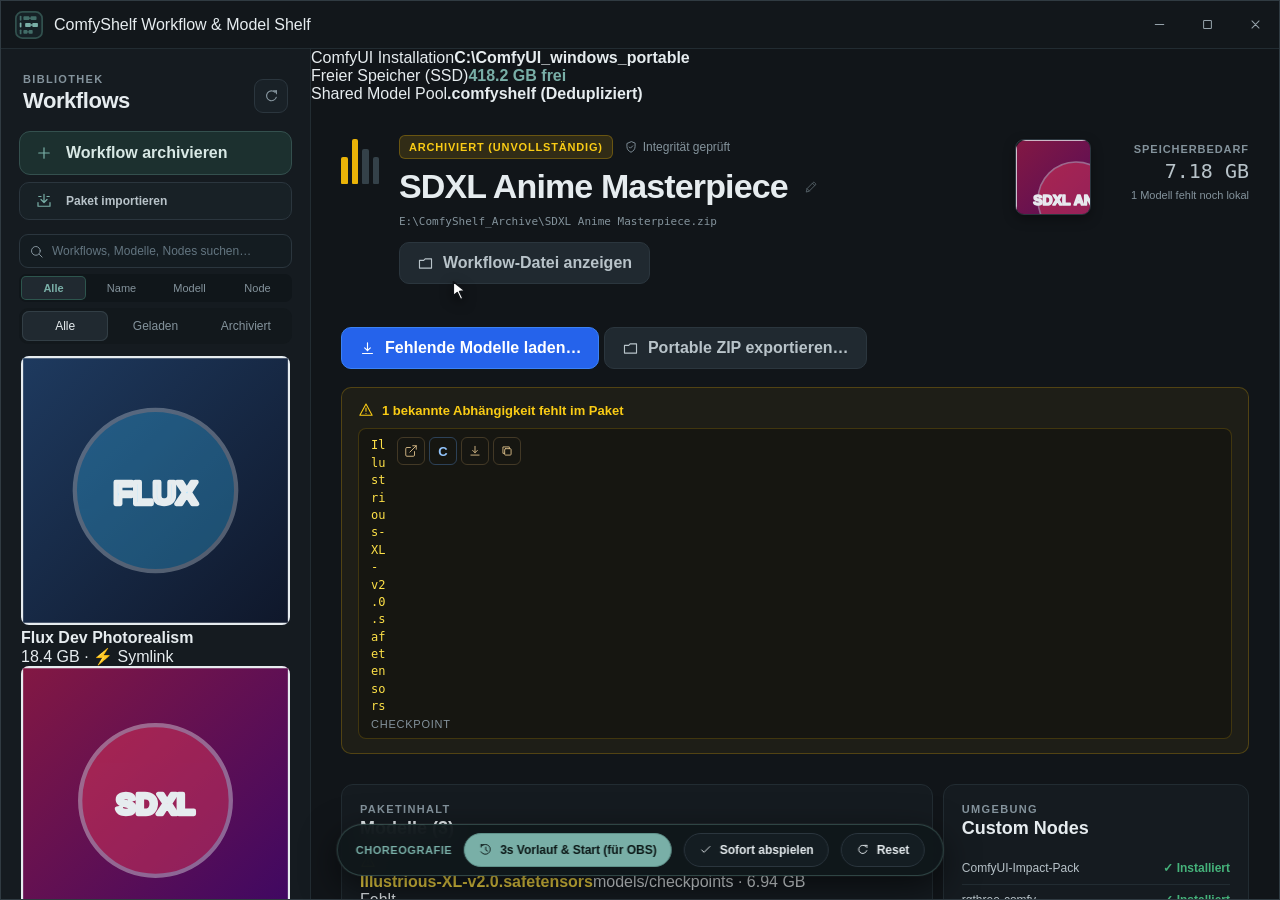
==== gui/demo.html @ 4955450a "feat: add standalone cinema-choreography demo runner in gui/demo.html for OBS video capture" ====
<!doctype html>
<html lang="de">
<head>
  <meta charset="utf-8">
  <meta name="viewport" content="width=device-width, initial-scale=1">
  <title>ComfyShelf — Showcase & Video Capture Demo</title>
  <link rel="icon" href="assets/comfyshelf-mark-small.svg" type="image/svg+xml">
  <link rel="stylesheet" href="styles.css">
  <style>
    /* Demo-specific enhancements */
    body {
      background: #090c0e;
    }
    
    .demo-director-bar {
      position: fixed;
      bottom: 24px;
      left: 50%;
      transform: translateX(-50%);
      z-index: 20000;
      display: flex;
      align-items: center;
      gap: 12px;
      background: rgba(16, 23, 27, 0.92);
      border: 1px solid rgba(121, 175, 167, 0.3);
      padding: 8px 18px;
      border-radius: 30px;
      box-shadow: 0 12px 36px rgba(0, 0, 0, 0.6), 0 0 0 1px rgba(255, 255, 255, 0.05);
      backdrop-filter: blur(12px);
      transition: opacity 0.3s ease, transform 0.3s ease;
    }
    .demo-director-bar.hidden-recording {
      opacity: 0;
      transform: translateX(-50%) translateY(30px);
      pointer-events: none;
    }
    .demo-btn {
      display: inline-flex;
      align-items: center;
      gap: 7px;
      height: 34px;
      padding: 0 14px;
      border-radius: 17px;
      border: 1px solid var(--line);
      background: #141d22;
      color: var(--text-main);
      font-size: 12px;
      font-weight: 600;
      cursor: pointer;
      transition: all 0.14s ease;
    }
    .demo-btn:hover {
      background: #1e2a31;
      border-color: var(--teal);
      color: #fff;
    }
    .demo-btn.primary {
      background: var(--teal);
      border-color: #5f918a;
      color: #0b1716;
    }
    .demo-btn.primary:hover {
      filter: brightness(1.1);
      box-shadow: 0 0 12px rgba(121, 175, 167, 0.4);
    }

    /* Virtual Cinema Cursor */
    .virtual-cursor {
      position: fixed;
      top: 0;
      left: 0;
      width: 24px;
      height: 24px;
      pointer-events: none;
      z-index: 30000;
      transform: translate(450px, 280px);
      transition: none;
      filter: drop-shadow(0 3px 6px rgba(0, 0, 0, 0.5));
    }
    .cursor-ripple {
      position: absolute;
      top: 2px;
      left: 2px;
      width: 14px;
      height: 14px;
      border-radius: 50%;
      background: rgba(121, 175, 167, 0.7);
      transform: scale(0);
      opacity: 0;
      pointer-events: none;
    }
    .cursor-ripple.active {
      animation: rippleAnim 0.45s cubic-bezier(0.1, 0.8, 0.3, 1) forwards;
    }
    @keyframes rippleAnim {
      0% { transform: scale(0.4); opacity: 0.9; }
      100% { transform: scale(3.4); opacity: 0; }
    }

    /* Giant Countdown Overlay for OBS Timing */
    .countdown-overlay {
      position: fixed;
      inset: 0;
      z-index: 25000;
      display: grid;
      place-items: center;
      background: rgba(9, 12, 14, 0.85);
      backdrop-filter: blur(8px);
      transition: opacity 0.3s ease;
    }
    .countdown-box {
      text-align: center;
    }
    .countdown-num {
      font-size: 96px;
      font-weight: 800;
      font-family: var(--display);
      color: var(--teal);
      line-height: 1;
      text-shadow: 0 0 30px rgba(121, 175, 167, 0.5);
    }
    .countdown-hint {
      margin-top: 14px;
      color: var(--text-soft);
      font-size: 15px;
      font-family: var(--mono);
    }

    /* Standalone Cover Artwork */
    .demo-artwork {
      width: 100%;
      height: 100%;
      object-fit: cover;
      border-radius: 8px;
    }

    /* Status badge animations */
    .status-pill, .status-link-badge {
      transition: all 0.3s ease;
    }
  </style>
</head>
<body>
  <!-- SVG Sprite from ComfyShelf -->
  <svg class="svg-sprite" aria-hidden="true">
    <symbol id="i-shelf" viewBox="0 0 24 24"><path d="M4 5.5h13.5a2 2 0 0 1 2 2v1H4z"/><path d="M4 10.5h16v3H4z"/><path d="M4 15.5h10.5a2 2 0 0 1 2 2v1H4z"/><path d="M3 3v18M21 3v18"/></symbol>
    <symbol id="i-minus" viewBox="0 0 24 24"><path d="M6 12h12"/></symbol>
    <symbol id="i-max" viewBox="0 0 24 24"><rect x="6.5" y="6.5" width="11" height="11" rx="1"/></symbol>
    <symbol id="i-restore" viewBox="0 0 24 24"><rect x="5.5" y="8.5" width="10" height="10" rx="1"/><path d="M8.5 8.5v-3h10v10h-3"/></symbol>
    <symbol id="i-close" viewBox="0 0 24 24"><path d="m7 7 10 10M17 7 7 17"/></symbol>
    <symbol id="i-plus" viewBox="0 0 24 24"><path d="M12 5v14M5 12h14"/></symbol>
    <symbol id="i-folder" viewBox="0 0 24 24"><path d="M3.5 7.5h6l2-2h9v13h-17z"/></symbol>
    <symbol id="i-refresh" viewBox="0 0 24 24"><path d="M19 8V4l-2 2a7 7 0 1 0 1.8 7"/><path d="M19 4h-4"/></symbol>
    <symbol id="i-settings" viewBox="0 0 24 24"><circle cx="12" cy="12" r="3"/><path d="M19 13.5v-3l-2-.7-.7-1.7.9-1.9-2.1-2.1-1.9.9-1.7-.7-.7-2h-3l-.7 2-1.7.7-1.9-.9-2.1 2.1.9 1.9-.7 1.7-2 .7v3l2 .7.7 1.7-.9 1.9 2.1 2.1 1.9-.9 1.7.7.7 2h3l.7-2 1.7-.7 1.9.9 2.1-2.1-.9-1.9.7-1.7z"/></symbol>
    <symbol id="i-shield" viewBox="0 0 24 24"><path d="M12 3 5 6v5c0 4.7 2.8 8.1 7 10 4.2-1.9 7-5.3 7-10V6z"/><path d="m9 12 2 2 4-4"/></symbol>
    <symbol id="i-download" viewBox="0 0 24 24"><path d="M12 4v11M8 11l4 4 4-4M5 19h14"/></symbol>
    <symbol id="i-upload" viewBox="0 0 24 24"><path d="M12 16V5M8 9l4-4 4 4M5 19h14"/></symbol>
    <symbol id="i-drive" viewBox="0 0 24 24"><rect x="3.5" y="5" width="17" height="14" rx="2"/><path d="M3.5 14h17M7 16.5h.01M10 16.5h.01"/></symbol>
    <symbol id="i-chevron" viewBox="0 0 24 24"><path d="m9 6 6 6-6 6"/></symbol>
    <symbol id="i-check" viewBox="0 0 24 24"><path d="m5 12 4 4L19 6"/></symbol>
    <symbol id="i-alert" viewBox="0 0 24 24"><path d="M12 3 2.8 20h18.4z"/><path d="M12 9v5M12 17.2v.1"/></symbol>
    <symbol id="i-copy" viewBox="0 0 24 24"><rect x="8" y="8" width="11" height="11" rx="1.5"/><path d="M16 8V5H5v11h3"/></symbol>
    <symbol id="i-import" viewBox="0 0 24 24"><path d="M4 14v5h16v-5"/><path d="M12 3v11M8 10l4 4 4-4"/><path d="M5 6h3M16 6h3"/></symbol>
    <symbol id="i-history" viewBox="0 0 24 24"><path d="M4 7V3M4 3h4"/><path d="M4.8 5.2A8.5 8.5 0 1 1 3.7 15"/><path d="M12 7v5l3 2"/></symbol>
    <symbol id="i-switch" viewBox="0 0 24 24"><path d="M4 7h13M14 4l3 3-3 3"/><path d="M20 17H7M10 14l-3 3 3 3"/></symbol>
    <symbol id="i-edit" viewBox="0 0 24 24"><path d="m14.5 5.5 4 4M4 20l1.2-5.2L15.8 4.2a1.4 1.4 0 0 1 2 0l2 2a1.4 1.4 0 0 1 0 2L9.2 18.8z"/><path d="m5.2 14.8 4 4"/></symbol>
    <symbol id="i-image" viewBox="0 0 24 24"><rect x="3" y="3" width="18" height="18" rx="2"/><circle cx="8.5" cy="8.5" r="1.5"/><path d="m21 15-5-5L5 21"/></symbol>
    <symbol id="i-expand" viewBox="0 0 24 24"><path d="M15 3h6v6M9 21H3v-6M21 3l-7 7M3 21l7-7"/></symbol>
    <symbol id="i-workflow" viewBox="0 0 24 24"><rect x="3" y="4" width="7" height="6" rx="1"/><rect x="14" y="14" width="7" height="6" rx="1"/><path d="M10 7h4v10"/></symbol>
    <symbol id="i-external" viewBox="0 0 24 24"><path d="M18 13v6a2 2 0 0 1-2 2H5a2 2 0 0 1-2-2V8a2 2 0 0 1 2-2h6M15 3h6v6M10 14 21 3"/></symbol>
    <symbol id="i-search" viewBox="0 0 24 24"><circle cx="11" cy="11" r="7"/><path d="m21 21-4.35-4.35"/></symbol>
  </svg>

  <!-- Virtual Cinema Pointer -->
  <div class="virtual-cursor" id="virtualCursor">
    <svg width="24" height="24" viewBox="0 0 24 24" fill="none">
      <path d="M4 2l14 11-6.5.8 4 8.2-2.8 1.4-4-8.3L4 19V2z" fill="#ffffff" stroke="#111519" stroke-width="1.8" stroke-linejoin="round"/>
    </svg>
    <div class="cursor-ripple" id="cursorRipple"></div>
  </div>

  <!-- Countdown Overlay -->
  <div class="countdown-overlay hidden" id="countdownOverlay">
    <div class="countdown-box">
      <div class="countdown-num" id="countdownNum">3</div>
      <div class="countdown-hint">OBS Aufnahme starten… Video-Choreografie beginnt gleich</div>
    </div>
  </div>

  <!-- Bottom Director Control Bar -->
  <div class="demo-director-bar" id="directorBar">
    <span style="font-size: 11px; font-weight: 700; color: var(--teal); letter-spacing: 0.05em; text-transform: uppercase;">Choreografie</span>
    <button class="demo-btn primary" id="btnCountdownStart">
      <svg style="width:14px;height:14px;"><use href="#i-history"/></svg> 3s Vorlauf &amp; Start (für OBS)
    </button>
    <button class="demo-btn" id="btnDirectStart">
      <svg style="width:14px;height:14px;"><use href="#i-check"/></svg> Sofort abspielen
    </button>
    <button class="demo-btn" id="btnReset">
      <svg style="width:14px;height:14px;"><use href="#i-refresh"/></svg> Reset
    </button>
  </div>

  <!-- MAIN APP INTERFACE -->
  <div class="app-shell">
    <header class="titlebar">
      <div class="titlebar-drag">
        <div class="brand-mark"><img src="assets/comfyshelf-mark-small.svg" alt=""></div>
        <div class="app-title">
          <span>ComfyShelf</span>
          <span class="app-subtitle">Workflow &amp; Model Shelf</span>
        </div>
      </div>
      <div class="window-controls">
        <button class="window-button"><svg><use href="#i-minus"/></svg></button>
        <button class="window-button"><svg><use href="#i-max"/></svg></button>
        <button class="window-button window-close"><svg><use href="#i-close"/></svg></button>
      </div>
    </header>

    <div class="workspace">
      <aside class="sidebar">
        <div class="library-heading">
          <div>
            <span class="eyebrow">Bibliothek</span>
            <h2>Workflows</h2>
          </div>
          <button class="icon-button"><svg><use href="#i-refresh"/></svg></button>
        </div>

        <button class="add-workflow-button">
          <span class="button-icon"><svg><use href="#i-plus"/></svg></span>
          <span>Workflow archivieren</span>
        </button>
        <button class="import-package-button">
          <span class="button-icon"><svg><use href="#i-import"/></svg></span>
          <span>Paket importieren</span>
        </button>

        <div class="search-box">
          <span class="search-icon"><svg><use href="#i-search"/></svg></span>
          <input type="text" id="demoSearchInput" placeholder="Workflows, Modelle, Nodes suchen…" autocomplete="off" spellcheck="false">
          <button class="search-clear hidden" id="demoSearchClear"><svg><use href="#i-close"/></svg></button>
        </div>

        <div class="search-scope-row" role="tablist">
          <button class="search-scope-chip active" id="chipAll">Alle</button>
          <button class="search-scope-chip" id="chipName">Name</button>
          <button class="search-scope-chip" id="chipModel">Modell</button>
          <button class="search-scope-chip" id="chipNode">Node</button>
        </div>

        <div class="filter-row" role="tablist">
          <button class="filter-chip active">Alle</button>
          <button class="filter-chip">Geladen</button>
          <button class="filter-chip">Archiviert</button>
        </div>

        <div class="workflow-list" id="demoWorkflowList">
          <!-- Item 1: Flux -->
          <div class="workflow-card active" id="cardFlux">
            <div class="card-thumb">
              <svg viewBox="0 0 100 100" class="demo-artwork">
                <defs><linearGradient id="gFlux" x1="0%" y1="0%" x2="100%" y2="100%"><stop offset="0%" stop-color="#1e3a5f"/><stop offset="100%" stop-color="#0f172a"/></linearGradient></defs>
                <rect width="100" height="100" fill="url(#gFlux)"/>
                <circle cx="50" cy="50" r="30" fill="#38bdf8" opacity="0.3"/>
                <text x="50" y="55" font-family="sans-serif" font-size="12" fill="#bae6fd" text-anchor="middle" font-weight="bold">FLUX</text>
              </svg>
            </div>
            <div class="card-info">
              <div class="card-title-row">
                <strong>Flux Dev Photorealism</strong>
                <span class="status-indicator loaded" title="Geladen"></span>
              </div>
              <div class="card-meta">
                <span>18.4 GB</span> · <span class="status-link-badge symlink" title="Windows Symlink">⚡ Symlink</span>
              </div>
            </div>
          </div>

          <!-- Item 2: SDXL Anime Masterpiece (Missing Model) -->
          <div class="workflow-card" id="cardAnime">
            <div class="card-thumb">
              <svg viewBox="0 0 100 100" class="demo-artwork">
                <defs><linearGradient id="gAnime" x1="0%" y1="0%" x2="100%" y2="100%"><stop offset="0%" stop-color="#831843"/><stop offset="100%" stop-color="#3b0764"/></linearGradient></defs>
                <rect width="100" height="100" fill="url(#gAnime)"/>
                <circle cx="50" cy="50" r="28" fill="#f43f5e" opacity="0.4"/>
                <text x="50" y="55" font-family="sans-serif" font-size="11" fill="#fbcfe8" text-anchor="middle" font-weight="bold">SDXL</text>
              </svg>
            </div>
            <div class="card-info">
              <div class="card-title-row">
                <strong>SDXL Anime Masterpiece</strong>
                <span class="status-indicator missing" id="indicatorAnime" title="Fehlt lokal"></span>
              </div>
              <div class="card-meta">
                <span>7.2 GB</span> · <span id="metaAnimeStatus" class="meta-missing-text" style="color:#eab308;font-size:11px;">1 Modell fehlt</span>
              </div>
              <div class="card-match-badge hidden" id="cardAnimeBadge" style="margin-top:4px; font-size:10px; color:var(--amber); background:rgba(198,160,100,0.15); padding:2px 6px; border-radius:4px; display:inline-block;">
                🔍 Modell: Illustrious-XL-v2.0.safetensors
              </div>
            </div>
          </div>

          <!-- Item 3: Pony V6 Cinematic -->
          <div class="workflow-card" id="cardPony">
            <div class="card-thumb">
              <svg viewBox="0 0 100 100" class="demo-artwork">
                <defs><linearGradient id="gPony" x1="0%" y1="0%" x2="100%" y2="100%"><stop offset="0%" stop-color="#14532d"/><stop offset="100%" stop-color="#064e3b"/></linearGradient></defs>
                <rect width="100" height="100" fill="url(#gPony)"/>
                <circle cx="50" cy="50" r="28" fill="#10b981" opacity="0.3"/>
                <text x="50" y="55" font-family="sans-serif" font-size="11" fill="#a7f3d0" text-anchor="middle" font-weight="bold">PONY</text>
              </svg>
            </div>
            <div class="card-info">
              <div class="card-title-row">
                <strong>Pony V6 Cinematic</strong>
                <span class="status-indicator ready" title="Vollständig"></span>
              </div>
              <div class="card-meta">
                <span>8.6 GB</span> · <span style="color:var(--text-soft);font-size:11px;">Archiviert</span>
              </div>
            </div>
          </div>
        </div>

        <div class="sidebar-footer">
          <button class="footer-action"><svg><use href="#i-folder"/></svg><span>Archivordner öffnen</span></button>
          <button class="footer-action"><svg><use href="#i-settings"/></svg><span>Einstellungen</span></button>
        </div>
      </aside>

      <!-- MAIN DETAIL CONTENT -->
      <main class="main-content">
        <section class="summary-card">
          <div class="summary-slot"><span class="summary-label">ComfyUI Installation</span><strong>C:\ComfyUI_windows_portable</strong></div>
          <div class="summary-slot"><span class="summary-label">Freier Speicher (SSD)</span><strong style="color:var(--teal)">418.2 GB frei</strong></div>
          <div class="summary-slot"><span class="summary-label">Shared Model Pool</span><strong>.comfyshelf (Dedupliziert)</strong></div>
        </section>

        <!-- Detail View -->
        <section class="detail-view" id="demoDetailView">
          <div class="detail-hero">
            <div class="status-rail" id="demoStatusRail"><span style="background:#eab308;"></span><span style="background:#eab308;"></span><span></span><span></span></div>
            <div class="detail-title-wrap">
              <div class="detail-kicker">
                <span class="status-pill" id="demoStatusPill" style="background:rgba(234,179,8,0.15); color:#facc15; border:1px solid rgba(234,179,8,0.3);">Archiviert (Unvollständig)</span>
                <span class="integrity-label"><svg><use href="#i-shield"/></svg>Integrität geprüft</span>
              </div>
              <div class="package-name-row">
                <h1 id="demoPackageName">SDXL Anime Masterpiece</h1>
                <button class="rename-button"><svg><use href="#i-edit"/></svg></button>
              </div>
              <p id="demoPackagePath">E:\ComfyShelf_Archive\SDXL Anime Masterpiece.zip</p>
              <button class="secondary-button workflow-file-button"><svg><use href="#i-folder"/></svg><span>Workflow-Datei anzeigen</span></button>
            </div>

            <div class="hero-cover" id="demoHeroCover">
              <svg viewBox="0 0 120 120" style="width:120px;height:120px;border-radius:10px;">
                <defs><linearGradient id="gCover" x1="0%" y1="0%" x2="100%" y2="100%"><stop offset="0%" stop-color="#831843"/><stop offset="100%" stop-color="#3b0764"/></linearGradient></defs>
                <rect width="120" height="120" fill="url(#gCover)"/>
                <circle cx="60" cy="60" r="38" fill="#f43f5e" opacity="0.4"/>
                <text x="60" y="65" font-family="sans-serif" font-size="14" fill="#fbcfe8" text-anchor="middle" font-weight="bold">SDXL ANIME</text>
              </svg>
              <div class="hero-cover-overlay"><svg><use href="#i-expand"/></svg></div>
            </div>

            <div class="hero-metric">
              <span>Speicherbedarf</span>
              <strong id="demoModelSize">7.18 GB</strong>
              <small id="demoStorageImpact">1 Modell fehlt noch lokal</small>
            </div>
          </div>

          <!-- Action Bar -->
          <div class="action-bar" style="margin: 18px 0;">
            <button class="primary-button" id="demoActionBtn" style="background:#2563eb; color:#fff; border-color:#3b82f6;">
              <svg><use href="#i-download"/></svg><span>Fehlende Modelle laden…</span>
            </button>
            <button class="secondary-button"><svg><use href="#i-folder"/></svg><span>Portable ZIP exportieren…</span></button>
          </div>

          <!-- Missing notice panel -->
          <div class="notice-panel" id="demoNoticePanel" style="margin-bottom: 20px; background: rgba(234, 179, 8, 0.06); border: 1px solid rgba(234, 179, 8, 0.25); border-radius: 10px; padding: 14px 16px;">
            <div style="display:flex; align-items:center; gap:8px; margin-bottom:10px; color:#facc15; font-size:13px; font-weight:600;">
              <svg style="width:16px;height:16px;"><use href="#i-alert"/></svg>
              <span id="demoNoticeTitle">1 bekannte Abhängigkeit fehlt im Paket</span>
            </div>
            <div id="demoMissingList">
              <div class="missing-item missing-file-row" style="background:rgba(0,0,0,0.25); border:1px solid rgba(234,179,8,0.2); border-radius:8px; padding:8px 12px;">
                <span class="missing-file-copy">
                  <strong style="color:#fde047; font-size:12px;">Illustrious-XL-v2.0.safetensors</strong>
                  <small style="color:var(--muted); display:block; font-size:11px;">checkpoint</small>
                </span>
                <span class="missing-file-actions">
                  <button type="button" class="filename-web-button" id="btnDemoHf" title="Model Card / Suche auf Hugging Face öffnen">
                    <svg><use href="#i-external"/></svg>
                  </button>
                  <button type="button" class="filename-civitai-button" id="btnDemoCivitai" title="Auf Civitai suchen: Illustrious-XL-v2.0">
                    <span class="civitai-icon">C</span>
                  </button>
                  <button type="button" class="filename-download-button" id="btnDemoDownload" title="Modell herunterladen: Illustrious-XL-v2.0.safetensors">
                    <svg><use href="#i-download"/></svg>
                  </button>
                  <button type="button" class="filename-copy-button" title="Dateinamen kopieren">
                    <svg><use href="#i-copy"/></svg>
                  </button>
                </span>
              </div>
            </div>
          </div>

          <!-- Models & Details -->
          <div class="detail-columns">
            <section class="panel dependency-panel">
              <div class="panel-heading">
                <div><span class="eyebrow">Paketinhalt</span><h3>Modelle (3)</h3></div>
              </div>
              <div class="file-list" id="demoFileList">
                <div class="file-item">
                  <svg style="width:16px;height:16px;color:#facc15;"><use href="#i-alert"/></svg>
                  <div class="file-info"><strong style="color:#fde047;">Illustrious-XL-v2.0.safetensors</strong><span>models/checkpoints · 6.94 GB</span></div>
                  <span class="status-tag missing">Fehlt</span>
                </div>
                <div class="file-item">
                  <svg style="width:16px;height:16px;color:var(--teal);"><use href="#i-check"/></svg>
                  <div class="file-info"><strong>sdxl_vae.safetensors</strong><span>models/vae · 335 MB</span></div>
                  <span class="status-tag present">Lokal vorhanden</span>
                </div>
                <div class="file-item">
                  <svg style="width:16px;height:16px;color:var(--teal);"><use href="#i-check"/></svg>
                  <div class="file-info"><strong>anime_detailer_v1.safetensors</strong><span>models/loras · 144 MB</span></div>
                  <span class="status-tag present">Lokal vorhanden</span>
                </div>
              </div>
            </section>

            <section class="panel side-panel">
              <div class="panel-heading">
                <div><span class="eyebrow">Umgebung</span><h3>Custom Nodes</h3></div>
              </div>
              <div style="font-size:12px; color:var(--text-soft); line-height:1.6;">
                <div style="display:flex; justify-content:space-between; padding:6px 0; border-bottom:1px solid var(--line-soft);">
                  <span>ComfyUI-Impact-Pack</span><span style="color:#45b27a; font-weight:600;">✓ Installiert</span>
                </div>
                <div style="display:flex; justify-content:space-between; padding:6px 0; border-bottom:1px solid var(--line-soft);">
                  <span>rgthree-comfy</span><span style="color:#45b27a; font-weight:600;">✓ Installiert</span>
                </div>
              </div>
            </section>
          </div>
        </section>
      </main>
    </div>
  </div>

  <!-- DOWNLOAD RESOLVER MODAL -->
  <div class="modal-backdrop hidden" id="demoDownloadModal">
    <section class="modal-card download-modal" style="max-width: 580px;">
      <div class="modal-header">
        <div>
          <span class="eyebrow" style="color:var(--amber);">Hugging Face Resolver</span>
          <h2>Modell herunterladen</h2>
        </div>
        <button class="icon-button modal-close" id="btnModalClose"><svg><use href="#i-close"/></svg></button>
      </div>

      <p class="modal-intro">Fehlende Modelle direkt von Hugging Face in ComfyUI oder den Shared Pool herunterladen.</p>

      <div class="download-info-card">
        <div class="download-info-row">
          <span class="download-info-label">Modell</span>
          <span class="download-info-value" id="modalModelTitle" style="color:var(--amber); font-weight:700;">Illustrious-XL-v2.0.safetensors</span>
        </div>
        <div class="download-info-row">
          <span class="download-info-label">Zielordner</span>
          <span class="download-info-value code-path">models/checkpoints/Illustrious-XL-v2.0.safetensors</span>
        </div>
        <div class="download-info-row">
          <span class="download-info-label">Web</span>
          <div class="download-web-links">
            <button type="button" class="link-action-btn" id="modalHfBtn">
              <svg><use href="#i-external"/></svg>
              <span>Model Card auf Hugging Face öffnen</span>
            </button>
            <button type="button" class="link-action-btn civitai-link-btn" id="modalCivitaiBtn">
              <svg><use href="#i-external"/></svg>
              <span>Auf Civitai suchen</span>
            </button>
          </div>
        </div>
      </div>

      <div class="download-source-section">
        <label class="path-field">
          <span>Hugging Face URL oder Repo-ID</span>
          <div class="download-input-row">
            <input type="text" id="demoModalInput" value="OnomaAIResearch/Illustrious-xl-early-release-v2.0">
          </div>
          <small>Hugging Face URL, Repo-ID (z. B. owner/repo) oder direkten Download-Link einfügen.</small>
        </label>

        <div class="download-candidates-box" style="margin-top:10px;">
          <span class="download-candidates-header">Vorschläge von Hugging Face:</span>
          <div class="download-candidates-list">
            <div class="download-candidate-pill selected" id="candPill1">
              <div class="candidate-info">
                <strong>OnomaAIResearch/Illustrious-xl-early-release-v2.0</strong>
                <span>6.94 GB · SHA-256</span>
              </div>
              <div class="candidate-actions">
                <button type="button" class="candidate-ext-btn"><svg><use href="#i-external"/></svg></button>
              </div>
            </div>
            <div class="download-candidate-pill" id="candPill2">
              <div class="candidate-info">
                <strong>animagine/sdxl-illustrious-v2</strong>
                <span>6.94 GB · SHA-256</span>
              </div>
              <div class="candidate-actions">
                <button type="button" class="candidate-ext-btn"><svg><use href="#i-external"/></svg></button>
              </div>
            </div>
          </div>
        </div>
      </div>

      <label class="safety-option" style="margin-top:14px;">
        <input type="checkbox" checked>
        <span>
          <strong>Im Paket &amp; Shared Pool erfassen</strong>
          <small>Entfernt das Modell aus der Liste fehlender Dateien und aktualisiert den Workflow auf vollständig.</small>
        </span>
      </label>

      <div class="modal-actions" style="margin-top:18px;">
        <button class="text-button" id="btnModalCancel">Abbrechen</button>
        <button class="primary-button" id="btnModalStartDownload">
          <svg><use href="#i-download"/></svg><span>Download starten</span>
        </button>
      </div>
    </section>
  </div>

  <!-- BUSY STREAMING OVERLAY -->
  <div class="busy-overlay hidden" id="demoBusyOverlay">
    <section class="busy-card" style="max-width: 480px;">
      <div class="busy-heading">
        <div class="spinner"></div>
        <div>
          <strong id="busyTitle">Modell wird heruntergeladen</strong>
          <span id="busyDetail">Streaming von Hugging Face für Illustrious-XL-v2.0.safetensors…</span>
        </div>
      </div>
      <div class="progress-meta">
        <span id="busyPhase">Download läuft</span>
        <strong id="busyPercent">0 %</strong>
      </div>
      <div class="progress-track" style="margin-top:8px;">
        <span id="busyProgressFill" style="display:block;height:100%;background:var(--teal);width:0%;transition:width 0.2s linear;"></span>
      </div>
      <div class="progress-file" style="margin-top:8px; display:flex; justify-content:space-between; font-size:11px; font-family:var(--mono);">
        <span id="busyRate">44.8 MB/s</span>
        <span id="busyAmount">1.8 GB / 6.94 GB · Noch 1m 52s</span>
      </div>
    </section>
  </div>

  <!-- TOAST NOTIFICATION -->
  <div class="toast hidden" id="demoToast">
    <svg style="width:18px;height:18px;color:#45b27a;"><use href="#i-check"/></svg>
    <span id="toastText">Modell erfolgreich heruntergeladen: Illustrious-XL-v2.0.safetensors</span>
  </div>

  <script>
    // --- ANIMATION & DIRECTOR SCRIPT ---
    const wait = ms => new Promise(res => setTimeout(res, ms));

    const cursor = document.getElementById('virtualCursor');
    const ripple = document.getElementById('cursorRipple');
    const directorBar = document.getElementById('directorBar');
    const countdownOverlay = document.getElementById('countdownOverlay');
    const countdownNum = document.getElementById('countdownNum');

    async function moveCursorTo(selectorOrCoords, duration = 650) {
      let targetX, targetY;
      if (typeof selectorOrCoords === 'string') {
        const el = document.querySelector(selectorOrCoords);
        if (!el) return;
        const rect = el.getBoundingClientRect();
        targetX = rect.left + rect.width / 2;
        targetY = rect.top + rect.height / 2;
      } else {
        targetX = selectorOrCoords.x;
        targetY = selectorOrCoords.y;
      }
      cursor.style.transition = `transform ${duration}ms cubic-bezier(0.22, 1, 0.36, 1)`;
      cursor.style.transform = `translate(${targetX}px, ${targetY}px)`;
      await wait(duration);
    }

    async function clickElement(selector, duration = 400) {
      await moveCursorTo(selector, duration);
      ripple.classList.remove('active');
      void ripple.offsetWidth;
      ripple.classList.add('active');
      await wait(180);
    }

    async function typeText(inputEl, text, charSpeed = 65) {
      inputEl.focus();
      inputEl.value = '';
      for (const char of text) {
        inputEl.value += char;
        inputEl.dispatchEvent(new Event('input', { bubbles: true }));
        await wait(charSpeed + (Math.random() * 25));
      }
    }

    // Reset back to initial state
    function resetDemo() {
      document.getElementById('demoSearchInput').value = '';
      document.getElementById('demoSearchClear').classList.add('hidden');
      document.getElementById('cardAnimeBadge').classList.add('hidden');
      document.getElementById('cardFlux').style.display = 'flex';
      document.getElementById('cardPony').style.display = 'flex';
      document.getElementById('cardAnime').style.display = 'flex';

      // Restore missing state for Anime
      document.getElementById('demoStatusPill').textContent = 'Archiviert (Unvollständig)';
      document.getElementById('demoStatusPill').style.background = 'rgba(234,179,8,0.15)';
      document.getElementById('demoStatusPill').style.color = '#facc15';
      document.getElementById('demoStatusPill').style.borderColor = 'rgba(234,179,8,0.3)';

      document.getElementById('demoStatusRail').innerHTML = '<span style="background:#eab308;"></span><span style="background:#eab308;"></span><span></span><span></span>';
      document.getElementById('demoNoticePanel').classList.remove('hidden');
      document.getElementById('demoActionBtn').innerHTML = '<svg><use href="#i-download"/></svg><span>Fehlende Modelle laden…</span>';
      document.getElementById('demoActionBtn').style.background = '#2563eb';
      document.getElementById('demoActionBtn').style.borderColor = '#3b82f6';
      document.getElementById('demoActionBtn').style.color = '#fff';

      document.getElementById('metaAnimeStatus').innerHTML = '1 Modell fehlt';
      document.getElementById('metaAnimeStatus').style.color = '#eab308';
      document.getElementById('indicatorAnime').className = 'status-indicator missing';

      document.getElementById('demoFileList').innerHTML = `
        <div class="file-item">
          <svg style="width:16px;height:16px;color:#facc15;"><use href="#i-alert"/></svg>
          <div class="file-info"><strong style="color:#fde047;">Illustrious-XL-v2.0.safetensors</strong><span>models/checkpoints · 6.94 GB</span></div>
          <span class="status-tag missing">Fehlt</span>
        </div>
        <div class="file-item">
          <svg style="width:16px;height:16px;color:var(--teal);"><use href="#i-check"/></svg>
          <div class="file-info"><strong>sdxl_vae.safetensors</strong><span>models/vae · 335 MB</span></div>
          <span class="status-tag present">Lokal vorhanden</span>
        </div>
        <div class="file-item">
          <svg style="width:16px;height:16px;color:var(--teal);"><use href="#i-check"/></svg>
          <div class="file-info"><strong>anime_detailer_v1.safetensors</strong><span>models/loras · 144 MB</span></div>
          <span class="status-tag present">Lokal vorhanden</span>
        </div>
      `;

      document.getElementById('demoDownloadModal').classList.add('hidden');
      document.getElementById('demoBusyOverlay').classList.add('hidden');
      document.getElementById('demoToast').classList.add('hidden');

      cursor.style.transition = 'none';
      cursor.style.transform = 'translate(450px, 280px)';
    }

    // Full Automated Cinema Scenario
    async function runChoreography() {
      resetDemo();
      directorBar.classList.add('hidden-recording');

      // 1. Initial breathing room
      await wait(900);

      // 2. Move to search input & type
      await moveCursorTo('#demoSearchInput', 700);
      await clickElement('#demoSearchInput', 200);
      document.getElementById('demoSearchClear').classList.remove('hidden');
      await typeText(document.getElementById('demoSearchInput'), 'Illustrious', 55);
      
      // Filter list and show match badge
      document.getElementById('cardFlux').style.display = 'none';
      document.getElementById('cardPony').style.display = 'none';
      document.getElementById('cardAnimeBadge').classList.remove('hidden');
      await wait(1000);

      // 3. Clear search
      await clickElement('#demoSearchClear', 400);
      document.getElementById('demoSearchInput').value = '';
      document.getElementById('demoSearchClear').classList.add('hidden');
      document.getElementById('cardFlux').style.display = 'flex';
      document.getElementById('cardPony').style.display = 'flex';
      document.getElementById('cardAnimeBadge').classList.add('hidden');
      await wait(600);

      // 4. Click SDXL Anime Masterpiece
      await clickElement('#cardAnime', 500);
      document.getElementById('cardFlux').classList.remove('active');
      document.getElementById('cardPony').classList.remove('active');
      document.getElementById('cardAnime').classList.add('active');
      await wait(700);

      // 5. Hover over Civitai button (shows trust options)
      await moveCursorTo('#btnDemoCivitai', 500);
      await wait(600);

      // 6. Click ComfyShelf Download button
      await clickElement('#btnDemoDownload', 400);
      document.getElementById('demoDownloadModal').classList.remove('hidden');
      await wait(800);

      // 7. Hover candidate pill
      await moveCursorTo('#candPill2', 600);
      await clickElement('#candPill2', 200);
      document.getElementById('candPill1').classList.remove('selected');
      document.getElementById('candPill2').classList.add('selected');
      document.getElementById('demoModalInput').value = 'animagine/sdxl-illustrious-v2';
      await wait(600);

      // 8. Click Start Download
      await clickElement('#btnModalStartDownload', 450);
      document.getElementById('demoDownloadModal').classList.add('hidden');
      document.getElementById('demoBusyOverlay').classList.remove('hidden');

      // 9. Animate live streaming progress bar
      const progressFill = document.getElementById('busyProgressFill');
      const progressPercent = document.getElementById('busyPercent');
      const progressRate = document.getElementById('busyRate');
      const progressAmount = document.getElementById('busyAmount');

      const stages = [
        { p: 18, rate: '41.2 MB/s', amt: '1.25 GB / 6.94 GB · Noch 1m 58s' },
        { p: 46, rate: '48.9 MB/s', amt: '3.19 GB / 6.94 GB · Noch 1m 12s' },
        { p: 78, rate: '52.4 MB/s', amt: '5.41 GB / 6.94 GB · Noch 32s' },
        { p: 95, rate: '47.1 MB/s', amt: '6.60 GB / 6.94 GB · Noch 6s' },
        { p: 100, rate: 'Verifying', amt: 'SHA-256 Integrität bestätigt · 0 B dupliziert' }
      ];

      for (const s of stages) {
        progressFill.style.width = s.p + '%';
        progressPercent.textContent = s.p + ' %';
        progressRate.textContent = s.rate;
        progressAmount.textContent = s.amt;
        await wait(420);
      }
      await wait(400);

      // 10. Hide Busy Overlay, show Emerald Toast, Flip Status
      document.getElementById('demoBusyOverlay').classList.add('hidden');
      
      const toast = document.getElementById('demoToast');
      toast.classList.remove('hidden');
      setTimeout(() => toast.classList.add('hidden'), 3500);

      // Flip workflow state to COMPLETE & Instant Link
      document.getElementById('demoStatusPill').textContent = 'Lokal geladen';
      document.getElementById('demoStatusPill').style.background = 'rgba(69,178,122,0.18)';
      document.getElementById('demoStatusPill').style.color = '#45b27a';
      document.getElementById('demoStatusPill').style.borderColor = 'rgba(69,178,122,0.35)';

      document.getElementById('demoStatusRail').innerHTML = '<span style="background:#45b27a;"></span><span style="background:#45b27a;"></span><span style="background:#45b27a;"></span><span style="background:#45b27a;"></span>';
      document.getElementById('demoNoticePanel').classList.add('hidden');
      document.getElementById('demoStorageImpact').innerHTML = '<span style="color:var(--teal)">🔗 Hardlink aktiv (0 B dupliziert)</span>';
      
      document.getElementById('demoActionBtn').innerHTML = '<svg><use href="#i-upload"/></svg><span>Workflow entladen…</span>';
      document.getElementById('demoActionBtn').style.background = 'transparent';
      document.getElementById('demoActionBtn').style.borderColor = 'var(--line)';
      document.getElementById('demoActionBtn').style.color = 'var(--text-main)';

      document.getElementById('metaAnimeStatus').innerHTML = '<span class="status-link-badge hardlink" style="font-size:10px;padding:2px 6px;border-radius:4px;background:rgba(121,175,167,0.15);color:var(--teal);">🔗 Hardlink</span>';
      document.getElementById('indicatorAnime').className = 'status-indicator loaded';

      document.getElementById('demoFileList').innerHTML = `
        <div class="file-item">
          <svg style="width:16px;height:16px;color:var(--teal);"><use href="#i-check"/></svg>
          <div class="file-info"><strong style="color:var(--text-main);">Illustrious-XL-v2.0.safetensors</strong><span>models/checkpoints · 6.94 GB (Hardlink)</span></div>
          <span class="status-tag present" style="color:var(--teal);">Lokal verlinkt</span>
        </div>
        <div class="file-item">
          <svg style="width:16px;height:16px;color:var(--teal);"><use href="#i-check"/></svg>
          <div class="file-info"><strong>sdxl_vae.safetensors</strong><span>models/vae · 335 MB</span></div>
          <span class="status-tag present">Lokal vorhanden</span>
        </div>
        <div class="file-item">
          <svg style="width:16px;height:16px;color:var(--teal);"><use href="#i-check"/></svg>
          <div class="file-info"><strong>anime_detailer_v1.safetensors</strong><span>models/loras · 144 MB</span></div>
          <span class="status-tag present">Lokal vorhanden</span>
        </div>
      `;

      // 11. Rest cursor at center
      await moveCursorTo({ x: 700, y: 350 }, 700);
      await wait(1800);

      // Re-show director bar
      directorBar.classList.remove('hidden-recording');
    }

    // Countdown Trigger for OBS
    async function startCountdownAndChoreography() {
      countdownOverlay.classList.remove('hidden');
      directorBar.classList.add('hidden-recording');

      for (let i = 3; i > 0; i--) {
        countdownNum.textContent = String(i);
        await wait(950);
      }
      countdownNum.textContent = 'AUFNAHME LÄUFT';
      countdownNum.style.fontSize = '42px';
      await wait(600);
      countdownOverlay.classList.add('hidden');
      countdownNum.style.fontSize = '96px';

      await runChoreography();
    }

    // Button wiring
    document.getElementById('btnCountdownStart').addEventListener('click', startCountdownAndChoreography);
    document.getElementById('btnDirectStart').addEventListener('click', runChoreography);
    document.getElementById('btnReset').addEventListener('click', resetDemo);

    // Escape reveals director bar if hidden
    window.addEventListener('keydown', e => {
      if (e.key === 'Escape') directorBar.classList.remove('hidden-recording');
    });
  </script>
</body>
</html>
---- gui/styles.css ----
:root {
  --ink-950: #0d1114;
  --ink-900: #111519;
  --ink-850: #151b20;
  --ink-800: #192127;
  --ink-750: #202930;
  --ink-700: #28323a;
  --line: #2b363e;
  --line-soft: #222c32;
  --text: #e6ecef;
  --text-soft: #b8c3c9;
  --muted: #84939c;
  --teal: #79afa7;
  --teal-deep: #426d68;
  --teal-wash: #1c302f;
  --amber: #c6a064;
  --amber-wash: #332a1c;
  --red: #c77b78;
  --red-wash: #352022;
  --radius-lg: 18px;
  --radius-md: 12px;
  --radius-sm: 8px;
  --display: "Segoe UI Variable Display", "Segoe UI", sans-serif;
  --body: "Segoe UI Variable Text", "Segoe UI", sans-serif;
  --mono: "Cascadia Mono", "SFMono-Regular", Consolas, monospace;
}

* { box-sizing: border-box; }
html, body { width: 100%; height: 100%; margin: 0; overflow: hidden; }
body {
  background: var(--ink-950);
  color: var(--text);
  font-family: var(--body);
  font-size: 16px;
  -webkit-font-smoothing: antialiased;
  user-select: none;
}
button, input { font: inherit; }
button { color: inherit; }
.svg-sprite { position: absolute; width: 0; height: 0; overflow: hidden; }
svg { width: 20px; height: 20px; fill: none; stroke: currentColor; stroke-width: 1.6; stroke-linecap: round; stroke-linejoin: round; }
.hidden { display: none !important; }
.dependency-scan-button { flex-shrink: 0; }
.dependency-panel .panel-heading { flex-wrap: wrap; gap: 12px; }
.dependency-scan-results { list-style: none; margin: 16px 0; padding: 0; }
.dependency-scan-row { display: grid; grid-template-columns: minmax(0, 1fr) auto; gap: 6px 16px; padding: 14px 0; border-bottom: 1px solid var(--line); text-align: left; }
.dependency-scan-name { min-width: 0; }
.dependency-scan-name strong { display: block; color: var(--text); font-size: 16px; line-height: 1.5; overflow-wrap: anywhere; user-select: text; }
.dependency-scan-name span, .dependency-scan-source { color: var(--text-soft); font-size: 14px; line-height: 1.5; }
.dependency-scan-status { color: var(--text-soft); font-size: 14px; align-self: start; }
.dependency-scan-row.found .dependency-scan-status { color: var(--teal); }
.dependency-scan-row.ambiguous .dependency-scan-status, .dependency-scan-row.missing .dependency-scan-status, .dependency-scan-warning { color: var(--amber); }
.dependency-scan-source, .dependency-scan-row details { grid-column: 1 / -1; overflow-wrap: anywhere; user-select: text; }
.dependency-scan-row summary { cursor: pointer; }
.dependency-scan-row summary:focus-visible { outline: 2px solid var(--teal); outline-offset: 4px; }
.dependency-backup-path { overflow-wrap: anywhere; user-select: text; color: var(--text); }
@media (max-width: 700px) { .dependency-scan-row { grid-template-columns: minmax(0, 1fr); } }
.muted { color: var(--muted); }

.app-shell {
  width: 100%; height: 100%;
  background: var(--ink-900);
  border: 1px solid #303b42;
  overflow: hidden;
}
.resize-handle { position: fixed; z-index: 1000; touch-action: none; }
.resize-n, .resize-s { left: 9px; right: 9px; height: 6px; cursor: ns-resize; }
.resize-e, .resize-w { top: 9px; bottom: 9px; width: 6px; cursor: ew-resize; }
.resize-n { top: 0; }
.resize-e { right: 0; }
.resize-s { bottom: 0; }
.resize-w { left: 0; }
.resize-ne, .resize-se, .resize-sw, .resize-nw { width: 11px; height: 11px; }
.resize-ne { top: 0; right: 0; cursor: nesw-resize; }
.resize-se { right: 0; bottom: 0; cursor: nwse-resize; }
.resize-sw { bottom: 0; left: 0; cursor: nesw-resize; }
.resize-nw { top: 0; left: 0; cursor: nwse-resize; }

.titlebar {
  height: 48px;
  display: flex;
  align-items: stretch;
  border-bottom: 1px solid var(--line-soft);
  background: #12171b;
}
.titlebar-drag { flex: 1; display: flex; align-items: center; gap: 11px; padding: 0 14px; }
.brand-mark {
  width: 28px; height: 28px; display: grid; place-items: center;
  flex: 0 0 28px;
}
.brand-mark img { display: block; width: 28px; height: 28px; }
.brand-copy { display: flex; align-items: baseline; gap: 9px; }
.brand-name { font: 650 16px/1 var(--display); letter-spacing: .01em; }
.brand-subtitle { color: var(--muted); font-size: 12px; letter-spacing: .075em; text-transform: uppercase; }
.window-controls { display: flex; }
.window-button {
  width: 48px; height: 47px; display: grid; place-items: center; border: 0; background: transparent;
  color: #95a2aa; transition: background .14s ease, color .14s ease;
}
.window-button svg { width: 17px; height: 17px; stroke-width: 1.45; }
.window-button:hover { background: #222a2f; color: var(--text); }
.window-close:hover { background: #8c4446; color: white; }

.workspace { display: grid; grid-template-columns: 310px 1fr; height: calc(100% - 48px); min-height: 0; }
.sidebar {
  min-width: 0; min-height: 0; display: flex; flex-direction: column; padding: 24px 18px 14px;
  background: var(--ink-850); border-right: 1px solid var(--line-soft);
}
.library-heading { display: flex; align-items: flex-end; justify-content: space-between; padding: 0 4px 18px; }
.eyebrow { display: block; color: var(--muted); font-size: 11px; font-weight: 700; letter-spacing: .12em; text-transform: uppercase; }
h1, h2, h3, p { margin: 0; }
.library-heading h2 { margin-top: 3px; font: 620 22px/1.15 var(--display); letter-spacing: -.02em; }
.icon-button, .browse-button {
  width: 34px; height: 34px; display: grid; place-items: center; border: 1px solid var(--line);
  border-radius: 9px; color: var(--muted); background: var(--ink-800); transition: .14s ease;
}
.icon-button:hover, .browse-button:hover { color: var(--text); border-color: #44515a; background: var(--ink-750); }
.icon-button svg, .browse-button svg { width: 17px; height: 17px; }
.add-workflow-button {
  height: 44px; display: flex; align-items: center; gap: 10px; padding: 0 12px; border: 1px solid #34504e;
  border-radius: 11px; background: var(--teal-wash); color: #d8e8e5; font-weight: 600; text-align: left;
}
.add-workflow-button:hover { background: #233b39; border-color: #456965; }
.import-package-button {
  height: 38px; display: flex; align-items: center; gap: 10px; margin-top: 7px; padding: 0 12px;
  border: 1px solid var(--line); border-radius: 10px; background: #182126; color: var(--text-soft);
  font-size: 12px; font-weight: 600; text-align: left;
}
.import-package-button:hover { background: #202b31; border-color: #46545d; color: var(--text); }
.button-icon { width: 24px; height: 24px; display: grid; place-items: center; color: var(--teal); }
.button-icon svg { width: 18px; height: 18px; }
.search-box {
  position: relative;
  display: flex;
  align-items: center;
  margin-top: 14px;
  background: #141c21;
  border: 1px solid var(--line);
  border-radius: 9px;
  transition: border-color .15s ease, background-color .15s ease, box-shadow .15s ease;
}
.search-box:focus-within {
  border-color: var(--teal);
  background: #162026;
  box-shadow: 0 0 0 1px rgba(78, 187, 142, 0.25);
}
.search-icon {
  width: 32px;
  height: 32px;
  display: grid;
  place-items: center;
  color: var(--muted);
  flex-shrink: 0;
  pointer-events: none;
}
.search-icon svg {
  width: 15px;
  height: 15px;
}
.search-box input {
  flex: 1;
  height: 32px;
  border: 0;
  outline: none;
  background: transparent;
  color: var(--text);
  font-size: 12px;
  padding: 0 4px 0 0;
}
.search-box input:focus,
.search-box input:focus-visible {
  outline: none !important;
  box-shadow: none !important;
}
.search-box input::placeholder {
  color: #637580;
}
.search-clear {
  width: 28px;
  height: 28px;
  display: grid;
  place-items: center;
  border: 0;
  background: transparent;
  color: var(--muted);
  cursor: pointer;
  border-radius: 6px;
  padding: 0;
  margin-right: 2px;
  transition: color .12s ease;
}
.search-clear:focus,
.search-clear:focus-visible {
  outline: none !important;
  color: var(--teal);
}
.search-clear:hover {
  color: var(--text);
}
.search-clear svg {
  width: 13px;
  height: 13px;
}
.search-scope-row {
  display: flex;
  gap: 3px;
  margin-top: 6px;
  padding: 2px;
  background: #10161a;
  border-radius: 7px;
}
.search-scope-chip {
  flex: 1;
  height: 24px;
  border: 0;
  border-radius: 5px;
  background: transparent;
  color: var(--muted);
  font-size: 11px;
  font-weight: 500;
  transition: all .12s ease;
  cursor: pointer;
}
.search-scope-chip:hover {
  color: var(--text-soft);
}
.search-scope-chip.active {
  background: var(--ink-750);
  color: var(--teal);
  font-weight: 600;
  box-shadow: inset 0 0 0 1px rgba(78, 187, 142, 0.3);
}
.filter-row { display: flex; gap: 4px; margin: 6px 0 10px; padding: 3px; background: #12181c; border-radius: 9px; }
.filter-chip { flex: 1; height: 30px; border: 0; border-radius: 7px; background: transparent; color: var(--muted); font-size: 12px; }
.filter-chip:hover { color: var(--text-soft); }
.filter-chip.active { background: var(--ink-750); color: var(--text); box-shadow: inset 0 0 0 1px #323e45; }
.workflow-list { flex: 1; min-height: 0; overflow-y: auto; padding: 2px 2px 12px; scrollbar-width: thin; scrollbar-color: #344149 transparent; }
.workflow-item {
  position: relative; width: 100%; margin-bottom: 7px; padding: 8px 10px 8px 14px; border: 1px solid transparent;
  border-radius: 11px; background: transparent; text-align: left; overflow: hidden;
  display: flex; align-items: center; gap: 10px;
}
.workflow-item-thumb {
  width: 36px; height: 36px; flex: 0 0 36px; border-radius: 7px; overflow: hidden;
  background: #161e22; border: 1px solid #27343b; display: flex; align-items: center; justify-content: center;
}
.workflow-item-thumb img {
  width: 100%; height: 100%; object-fit: cover; display: block;
}
.workflow-item-thumb svg {
  width: 16px; height: 16px; color: #43535d;
}
.workflow-item-info {
  min-width: 0; flex: 1;
}
.workflow-item::before { content: ""; position: absolute; left: 6px; top: 12px; bottom: 12px; width: 2px; border-radius: 2px; background: #3b474f; }
.workflow-item[data-state="loaded"]::before { background: var(--teal); }
.workflow-item[data-state="partial"]::before { background: var(--amber); }
.workflow-item:hover { background: #1a2227; }
.workflow-item.active { background: var(--ink-750); border-color: #344149; }
.workflow-name { display: block; color: var(--text-soft); font-weight: 600; white-space: nowrap; overflow: hidden; text-overflow: ellipsis; }
.workflow-item.active .workflow-name { color: var(--text); }
.workflow-match-hint {
  display: flex;
  align-items: center;
  gap: 5px;
  margin-top: 4px;
  padding: 2px 7px;
  background: rgba(78, 187, 142, 0.08);
  border: 1px solid rgba(78, 187, 142, 0.22);
  border-radius: 6px;
  font-size: 11px;
  color: #a4d2c4;
  white-space: nowrap;
  overflow: hidden;
  text-overflow: ellipsis;
}
.workflow-item.active .workflow-match-hint {
  background: rgba(78, 187, 142, 0.15);
  border-color: rgba(78, 187, 142, 0.38);
}
.workflow-match-hint svg {
  width: 12px;
  height: 12px;
  flex: 0 0 12px;
  color: var(--teal);
}
.workflow-match-hint .match-type {
  font-weight: 600;
  color: var(--teal);
  flex-shrink: 0;
}
.workflow-match-hint .match-text {
  overflow: hidden;
  text-overflow: ellipsis;
  white-space: nowrap;
  color: var(--text);
}
.workflow-meta { display: flex; justify-content: space-between; margin-top: 6px; color: var(--muted); font-size: 11px; text-transform: uppercase; letter-spacing: .055em; }
.workflow-state { display: inline-flex; align-items: center; min-height: 20px; }
.workflow-item[data-state="loaded"] .workflow-state {
  gap: 6px; padding: 3px 7px; border: 1px solid #345652; border-radius: 6px;
  background: var(--teal-wash); color: #a8d0ca; font-weight: 750;
}
.workflow-item[data-state="loaded"] .workflow-state::before {
  content: ""; width: 5px; height: 5px; flex: 0 0 5px; border-radius: 50%;
  background: var(--teal); box-shadow: 0 0 0 2px rgba(121, 175, 167, .12);
}
.workflow-list-empty { padding: 28px 10px; color: var(--muted); font-size: 13px; line-height: 1.55; text-align: center; }
.library-scan-status { display: flex; align-items: center; gap: 8px; margin: 3px 3px 8px; padding: 9px 10px; border: 1px solid #2f4144; border-radius: 9px; background: #172322; color: #91b7b1; font-size: 11px; }
.library-scan-status .loading-pulse { width: 6px; height: 6px; }
.invalid-package { margin: 4px 3px 8px; padding: 10px; border: 1px solid #503a31; border-radius: 9px; background: #261e1b; }
.invalid-package strong, .invalid-package span { display: block; overflow: hidden; text-overflow: ellipsis; white-space: nowrap; }
.invalid-package strong { color: #d0a18c; font-size: 11px; }
.invalid-package span { margin-top: 4px; color: #896f64; font-size: 10px; }
.sidebar-footer { flex: 0 0 auto; display: grid; grid-template-columns: 1fr 1fr; gap: 6px; padding-top: 10px; border-top: 1px solid var(--line-soft); }
.footer-action { height: 38px; display: flex; align-items: center; justify-content: center; gap: 7px; border: 0; border-radius: 8px; background: transparent; color: var(--muted); font-size: 12px; }
.footer-action:hover { color: var(--text); background: var(--ink-750); }
.footer-action svg { width: 15px; height: 15px; }

.content { min-width: 0; min-height: 0; position: relative; display: flex; flex-direction: column; background: var(--ink-900); }
.top-summary { height: 54px; flex: 0 0 54px; display: flex; align-items: center; justify-content: space-between; padding: 0 30px; border-bottom: 1px solid var(--line-soft); }
.summary-path, .storage-readout { display: flex; align-items: center; gap: 9px; font-size: 12px; }
.summary-path { min-width: 0; overflow: hidden; }
.summary-path .muted { min-width: 0; overflow: hidden; text-overflow: ellipsis; white-space: nowrap; }
.storage-tools { display: flex; align-items: center; gap: 6px; }
.storage-readout { margin-right: 3px; }
.summary-button { width: 29px; height: 29px; display: grid; place-items: center; border: 1px solid transparent; border-radius: 8px; background: transparent; color: var(--muted); transition: .14s ease; }
.summary-button:hover { border-color: var(--line); background: var(--ink-750); color: var(--text); }
.summary-button svg { width: 14px; height: 14px; }
.summary-button.refreshing svg { animation: spin .75s linear infinite; }
.summary-dot { width: 7px; height: 7px; border-radius: 50%; background: var(--teal); box-shadow: 0 0 0 4px rgba(121,175,167,.09); }
.path-divider { color: #435059; }
.storage-readout strong { color: var(--text-soft); font: 500 12px/1 var(--mono); }

.empty-state { flex: 1; display: flex; flex-direction: column; align-items: flex-start; justify-content: center; max-width: 610px; margin: 0 auto; padding: 20px 40px 80px; }
.empty-rail { display: flex; align-items: flex-end; gap: 6px; height: 76px; margin-bottom: 30px; }
.empty-rail span { display: block; width: 19px; background: #28353b; border: 1px solid #3a484f; border-radius: 4px 4px 2px 2px; }
.empty-rail span:nth-child(1) { height: 52px; }
.empty-rail span:nth-child(2) { height: 68px; background: var(--teal-wash); border-color: var(--teal-deep); transform: translateY(-4px); }
.empty-rail span:nth-child(3) { height: 58px; }
.empty-rail span:nth-child(4) { height: 42px; }
.empty-state h1 { max-width: 600px; margin: 9px 0 15px; font: 620 42px/1.08 var(--display); letter-spacing: -.035em; }
.empty-state p { max-width: 540px; margin-bottom: 27px; color: var(--muted); font-size: 15px; line-height: 1.65; }
.loading-state { flex: 1; display: flex; flex-direction: column; align-items: flex-start; justify-content: center; width: min(610px, calc(100% - 80px)); margin: 0 auto; padding-bottom: 68px; }
.loading-shelf { display: flex; align-items: flex-end; gap: 6px; height: 72px; margin-bottom: 29px; }
.loading-shelf span { width: 16px; border: 1px solid #354249; border-radius: 4px 4px 2px 2px; background: #243037; animation: shelf-read 1.8s ease-in-out infinite; }
.loading-shelf span:nth-child(1) { height: 44px; animation-delay: -.72s; }
.loading-shelf span:nth-child(2) { height: 61px; animation-delay: -.54s; }
.loading-shelf span:nth-child(3) { height: 52px; animation-delay: -.36s; }
.loading-shelf span:nth-child(4) { height: 67px; animation-delay: -.18s; }
.loading-shelf span:nth-child(5) { height: 39px; }
@keyframes shelf-read { 0%, 65%, 100% { background: #243037; border-color: #354249; transform: translateY(0); } 32% { background: var(--teal-wash); border-color: var(--teal-deep); transform: translateY(-5px); } }
.loading-state h1 { margin: 8px 0 12px; font: 620 36px/1.1 var(--display); letter-spacing: -.032em; }
.loading-state > p { min-height: 23px; color: var(--text-soft); font-size: 14px; }
.loading-detail { display: flex; align-items: center; gap: 9px; max-width: 100%; margin-top: 17px; padding-top: 14px; border-top: 1px solid var(--line-soft); color: var(--muted); font: 11px/1.5 var(--mono); }
.loading-detail span:last-child { overflow: hidden; text-overflow: ellipsis; white-space: nowrap; }
.loading-pulse { flex: 0 0 auto; width: 7px; height: 7px; border-radius: 50%; background: var(--teal); box-shadow: 0 0 0 0 rgba(121,175,167,.25); animation: loading-pulse 1.5s ease-out infinite; }
@keyframes loading-pulse { 55%, 100% { box-shadow: 0 0 0 7px rgba(121,175,167,0); } }
.primary-button, .secondary-button, .text-button {
  height: 42px; display: inline-flex; align-items: center; justify-content: center; gap: 9px; border-radius: 10px; padding: 0 17px; font-weight: 650; transition: .14s ease;
}
.primary-button { border: 1px solid #5f918a; background: var(--teal); color: #0b1716; }
.primary-button:hover { background: #8bbcb5; border-color: #8bbcb5; }
.primary-button:disabled { opacity: .45; cursor: not-allowed; }
.primary-button svg, .secondary-button svg { width: 17px; height: 17px; }
.secondary-button { border: 1px solid var(--line); background: var(--ink-750); color: var(--text-soft); }
.secondary-button:hover { border-color: #46545d; background: #263139; color: var(--text); }
.text-button { border: 0; background: transparent; color: var(--muted); }
.text-button:hover { color: var(--text); background: var(--ink-750); }
.primary-button.danger-button { border: 1px solid #7b3d3d; background: #9b3838; color: #fff; }
.primary-button.danger-button:hover { background: #b54545; border-color: #b54545; }
.secondary-button.danger-action-button:hover { border-color: #7b3d3d; background: #2a1f21; color: #f19f9f; }
.delete-options { display: flex; flex-direction: column; gap: 8px; margin: 16px 0; }

.detail-view { flex: 1; min-height: 0; display: flex; flex-direction: column; padding: 28px 30px 22px; overflow: auto; }
.detail-hero { position: relative; display: flex; align-items: flex-start; gap: 20px; padding: 4px 0 25px; }
.status-rail { display: flex; align-items: flex-end; gap: 4px; width: 38px; height: 49px; padding-top: 4px; }
.status-rail span { flex: 1; height: 60%; border-radius: 2px 2px 1px 1px; background: #344149; }
.status-rail span:nth-child(2) { height: 100%; }
.status-rail span:nth-child(3) { height: 78%; }
.status-rail.loaded span { background: var(--teal-deep); }
.status-rail.loaded span:nth-child(2) { background: var(--teal); }
.status-rail.partial span { background: #5c4e35; }
.status-rail.partial span:nth-child(3) { background: var(--amber); }
.detail-title-wrap { min-width: 0; flex: 1; }
.package-name-row { display: flex; min-width: 0; align-items: center; gap: 9px; }
.package-name-row h1 { min-width: 0; }
.rename-button { flex: 0 0 auto; width: 29px; height: 29px; display: grid; place-items: center; border: 1px solid transparent; border-radius: 8px; background: transparent; color: #718088; opacity: .72; transition: .14s ease; }
.rename-button:hover { border-color: var(--line); background: var(--ink-750); color: var(--teal); opacity: 1; }
.rename-button svg { width: 14px; height: 14px; }
.detail-kicker { display: flex; align-items: center; gap: 11px; margin-bottom: 8px; }
.status-pill { padding: 5px 9px; border-radius: 6px; background: #253039; color: var(--text-soft); font-size: 11px; font-weight: 750; letter-spacing: .075em; text-transform: uppercase; }
.status-pill.loaded { background: var(--teal-wash); color: #a8d0ca; }
.status-pill.partial { background: var(--amber-wash); color: #d9b97e; }
.integrity-label { display: flex; align-items: center; gap: 5px; color: var(--muted); font-size: 12px; }
.integrity-label svg { width: 14px; height: 14px; }
.integrity-label.valid { color: var(--teal); }
.integrity-label.invalid { color: var(--red); }
.integrity-label.stale { color: var(--amber); }
.detail-title-wrap h1 { max-width: 760px; font: 620 34px/1.16 var(--display); letter-spacing: -.026em; white-space: nowrap; overflow: hidden; text-overflow: ellipsis; }
.detail-title-wrap p { margin-top: 8px; color: var(--muted); font: 11px/1.45 var(--mono); white-space: nowrap; overflow: hidden; text-overflow: ellipsis; }
.hero-cover {
  position: relative;
  width: 76px;
  height: 76px;
  flex: 0 0 76px;
  border-radius: 9px;
  overflow: hidden;
  border: 1px solid var(--line);
  background: #141b1f;
  cursor: pointer;
  margin-top: 4px;
  box-shadow: 0 4px 12px rgba(0, 0, 0, 0.35);
  transition: transform 0.16s ease, border-color 0.16s ease, box-shadow 0.16s ease;
}
.hero-cover:hover {
  transform: translateY(-1px) scale(1.03);
  border-color: var(--teal);
  box-shadow: 0 6px 18px rgba(0, 0, 0, 0.45), 0 0 0 1px rgba(121, 175, 167, 0.25);
}
.hero-cover img {
  width: 100%;
  height: 100%;
  object-fit: cover;
  display: block;
}
.hero-cover-overlay {
  position: absolute;
  inset: 0;
  display: flex;
  align-items: center;
  justify-content: center;
  background: rgba(14, 18, 22, 0.55);
  opacity: 0;
  transition: opacity 0.15s ease;
  color: #fff;
}
.hero-cover:hover .hero-cover-overlay {
  opacity: 1;
}
.hero-cover-overlay svg {
  width: 20px;
  height: 20px;
}
.hero-metric { flex: 0 0 auto; padding: 8px 0 0 20px; text-align: right; }
.hero-metric span, .metric-card span { display: block; color: var(--muted); font-size: 11px; font-weight: 650; letter-spacing: .085em; text-transform: uppercase; }
.hero-metric strong { display: block; margin-top: 6px; font: 500 20px/1 var(--mono); color: var(--text-soft); }
.hero-metric small { display: block; margin-top: 8px; color: var(--muted); font-size: 11px; white-space: nowrap; }
.metrics-grid { display: grid; grid-template-columns: repeat(3, 1fr); gap: 10px; }
.metric-card { padding: 15px 17px; border: 1px solid var(--line-soft); border-radius: var(--radius-md); background: var(--ink-850); }
.metric-card strong { display: block; margin-top: 8px; font: 600 22px/1 var(--display); }
.metric-card small { display: block; margin-top: 7px; color: var(--muted); font-size: 12px; }
.metric-card .metric-subtitle { margin-top: 4px; line-height: 1.35; }
.detail-columns { flex: 1; min-height: 230px; display: grid; grid-template-columns: minmax(0, 1.45fr) minmax(260px, .75fr); gap: 10px; margin-top: 10px; }
.panel { min-width: 0; min-height: 0; padding: 18px; overflow: hidden; border: 1px solid var(--line-soft); border-radius: var(--radius-md); background: var(--ink-850); }
.panel-heading { display: flex; align-items: flex-end; justify-content: space-between; margin-bottom: 14px; }
.panel-heading h3 { margin-top: 3px; font: 620 18px/1.2 var(--display); }
.panel-note { color: var(--muted); font-size: 11px; }
.dependency-panel { display: flex; flex-direction: column; }
.dependency-panel .panel-heading { flex: 0 0 auto; }
.dependency-list { flex: 1; min-height: 0; padding-right: 6px; overflow: auto; scrollbar-width: thin; scrollbar-color: #344149 transparent; }
.dependency-row { display: grid; grid-template-columns: 28px minmax(0, 1fr) auto; align-items: center; gap: 10px; padding: 11px 4px; border-top: 1px solid var(--line-soft); }
.dependency-row:first-child { border-top: 0; }
.dep-state { width: 24px; height: 24px; display: grid; place-items: center; border-radius: 7px; background: #222c32; color: var(--muted); }
.dep-state.present { background: var(--teal-wash); color: var(--teal); }
.dep-state svg { width: 14px; height: 14px; }
.dep-copy { min-width: 0; }
.dep-copy strong { display: block; overflow: hidden; text-overflow: ellipsis; white-space: nowrap; color: var(--text-soft); font-size: 13px; font-weight: 600; }
.dep-copy span { display: block; margin-top: 4px; color: var(--muted); font-size: 10px; letter-spacing: .075em; text-transform: uppercase; }
.dep-size { color: var(--muted); font: 11px/1 var(--mono); }
.notice-list { flex: 0 0 auto; min-height: 0; display: grid; gap: 8px; }
.notice { min-width: 0; display: flex; gap: 9px; padding: 11px; overflow: hidden; border-radius: 9px; background: #20292f; color: var(--text-soft); font-size: 12px; line-height: 1.5; }
.notice.warning { background: var(--amber-wash); color: #d7ba86; }
.notice svg { flex: 0 0 auto; width: 15px; height: 15px; margin-top: 1px; }
.notice-body { min-width: 0; flex: 1; }
.notice-body > span { display: block; overflow-wrap: anywhere; }
.notice-missing-list { margin-top: 9px; border-top: 1px solid rgba(198,160,100,.18); }
.notice-missing-item { padding: 8px 0 2px; }
.notice-missing-item + .notice-missing-item { border-top: 1px solid rgba(198,160,100,.12); }
.notice-missing-item strong, .notice-missing-item small { display: block; }
.notice-missing-item strong { overflow: hidden; color: #e0c590; font: 11px/1.4 var(--mono); text-overflow: ellipsis; white-space: nowrap; }
.notice-missing-item small { margin-top: 2px; color: #a98d61; font-size: 10px; letter-spacing: .04em; text-transform: capitalize; }
.parser-notice-filename { display: block; color: #e0c590; font: 600 14px/1.5 var(--mono); overflow-wrap: anywhere; user-select: text; }
.parser-notice-messages { margin: 8px 0 0; padding-left: 18px; font-size: 14px; line-height: 1.5; overflow-wrap: anywhere; }
.parser-notice-messages li + li { margin-top: 6px; }
.parser-notice-context { margin-top: 10px; padding-top: 8px; border-top: 1px solid rgba(198,160,100,.18); }
.parser-notice-context small { display: block; color: #c0a573; font-size: 12px; line-height: 1.5; overflow-wrap: anywhere; user-select: text; }
.parser-notice-context small + small { margin-top: 4px; }
.notes-panel { display: flex; flex-direction: column; overflow-y: auto; scrollbar-width: thin; scrollbar-color: #3b4a52 transparent; }
.notes-panel .panel-heading { flex: 0 0 auto; }
.notice-subtext { display: block; margin-top: 4px; color: var(--muted); font-size: 11px; line-height: 1.4; overflow-wrap: anywhere; }
.notice.warning .notice-subtext { color: #c0a573; }
.custom-node-block { flex: 0 0 auto; min-height: 96px; max-height: 240px; display: flex; flex-direction: column; margin-top: 18px; padding-top: 15px; overflow: hidden; border-top: 1px solid var(--line-soft); }
.block-label { flex: 0 0 auto; display: block; margin-bottom: 9px; color: var(--muted); font-size: 11px; }
.tag-list { min-height: 0; display: flex; flex-wrap: wrap; align-content: flex-start; gap: 7px; padding-right: 5px; overflow-y: auto; scrollbar-width: thin; scrollbar-color: #3b4a52 transparent; }
.tag { max-width: 100%; padding: 6px 9px; overflow: hidden; border: 1px solid #344149; border-radius: 7px; background: #1c2429; color: var(--text-soft); font: 10px/1.3 var(--mono); text-overflow: ellipsis; white-space: nowrap; }
.custom-node-chip { display: inline-flex; align-items: center; gap: 7px; max-width: 100%; padding: 5px 8px; border-radius: 7px; background: #1c2429; border: 1px solid #344149; font: 11px/1.3 var(--mono); color: var(--text-soft); }
.custom-node-chip.installed { border-color: rgba(69, 178, 122, 0.4); background: rgba(30, 50, 40, 0.35); }
.custom-node-chip.missing { border-color: rgba(235, 107, 86, 0.45); background: rgba(55, 30, 28, 0.4); }
.custom-node-status { display: inline-flex; align-items: center; gap: 3px; padding: 2px 5px; border-radius: 4px; font-size: 10px; font-weight: 600; text-transform: uppercase; letter-spacing: .03em; }
.custom-node-status.installed { color: #45b27a; background: rgba(69, 178, 122, 0.15); }
.custom-node-status.missing { color: #eb6b56; background: rgba(235, 107, 86, 0.18); }
.custom-node-status svg { width: 11px; height: 11px; stroke-width: 2.5; }
.custom-node-name { color: var(--text-main); font-weight: 500; overflow: hidden; text-overflow: ellipsis; white-space: nowrap; }
.custom-node-folder { color: var(--muted); font-size: 10px; }
.custom-node-actions { display: inline-flex; align-items: center; gap: 4px; margin-left: 2px; }
.custom-node-btn { display: inline-flex; align-items: center; justify-content: center; width: 22px; height: 22px; border-radius: 5px; background: rgba(255, 255, 255, 0.05); border: 1px solid rgba(255, 255, 255, 0.08); color: var(--text-soft); cursor: pointer; padding: 0; transition: background 0.15s ease, color 0.15s ease, border-color 0.15s ease; }
.custom-node-btn:hover { background: rgba(255, 255, 255, 0.15); color: var(--text-main); border-color: rgba(255, 255, 255, 0.22); }
.custom-node-btn svg { width: 12px; height: 12px; }
.action-dock { flex: 0 0 auto; display: flex; flex-wrap: wrap; gap: 8px; align-items: center; margin-top: 16px; padding-top: 16px; border-top: 1px solid var(--line-soft); }
.dock-spacer { flex: 1; }

.modal-backdrop, .busy-overlay { position: fixed; inset: 0; z-index: 100; display: grid; place-items: center; background: rgba(5,8,10,.72); backdrop-filter: blur(7px); }
.modal { width: min(560px, calc(100vw - 48px)); padding: 25px; border: 1px solid #3a464e; border-radius: var(--radius-lg); background: #171e23; box-shadow: 0 28px 80px rgba(0,0,0,.42); }
.settings-modal { max-height: calc(100vh - 48px); overflow-y: auto; scrollbar-width: thin; scrollbar-color: #3b4a52 transparent; }
.settings-modal::-webkit-scrollbar { width: 8px; }
.settings-modal::-webkit-scrollbar-thumb { background: #3b4a52; border: 2px solid #171e23; border-radius: 999px; }
.modal-heading { display: flex; align-items: flex-start; justify-content: space-between; }
.modal-heading h2, .confirm-modal h2 { margin-top: 5px; font: 620 24px/1.2 var(--display); letter-spacing: -.02em; }
.modal-intro { margin: 14px 0 21px; color: var(--muted); line-height: 1.55; }
.history-modal { width: min(590px, calc(100vw - 48px)); }
.history-list { max-height: 390px; overflow-y: auto; border: 1px solid var(--line-soft); border-radius: 11px; background: #12181c; scrollbar-width: thin; scrollbar-color: #344149 transparent; }
.history-empty { padding: 42px 20px; color: var(--muted); text-align: center; font-size: 12px; line-height: 1.6; }
.history-item { display: grid; grid-template-columns: 34px minmax(0, 1fr) auto; gap: 11px; align-items: center; padding: 13px; border-top: 1px solid var(--line-soft); }
.history-item:first-child { border-top: 0; }
.history-icon { width: 32px; height: 32px; display: grid; place-items: center; border: 1px solid #34504e; border-radius: 9px; background: var(--teal-wash); color: var(--teal); }
.history-icon svg { width: 15px; height: 15px; }
.history-copy { min-width: 0; }
.history-copy strong, .history-copy span { display: block; overflow: hidden; text-overflow: ellipsis; white-space: nowrap; }
.history-copy strong { color: var(--text-soft); font-size: 12px; }
.history-copy span { margin-top: 4px; color: var(--muted); font-size: 10px; }
.history-meta { text-align: right; }
.history-meta time, .history-meta span { display: block; color: var(--muted); font: 10px/1.4 var(--mono); }
.history-meta span { margin-top: 3px; color: #78938f; }
.path-field { display: block; margin-top: 16px; }
.language-setting { display: flex; align-items: center; justify-content: space-between; gap: 18px; margin: 2px 0 18px; padding: 11px 12px; border: 1px solid var(--line-soft); border-radius: 10px; background: #141b1f; }
.language-setting > span { min-width: 0; }
.language-setting strong, .language-setting small { display: block; }
.language-setting strong { color: var(--text-soft); font-size: 12px; }
.language-setting small { margin-top: 4px; color: var(--muted); font-size: 10px; }
.language-toggle { flex: 0 0 auto; display: flex; padding: 3px; border: 1px solid #303c43; border-radius: 9px; background: #101619; }
.language-toggle button { width: 40px; height: 29px; border: 0; border-radius: 6px; background: transparent; color: #68767e; font: 650 11px/1 var(--mono); transition: .14s ease; }
.language-toggle button:hover { color: var(--text-soft); }
.language-toggle button.active { background: var(--teal-wash); color: #b8d8d3; box-shadow: inset 0 0 0 1px #345652; }
.path-field > span { display: block; margin-bottom: 7px; color: var(--text-soft); font-size: 12px; font-weight: 650; }
.path-input-row { display: grid; grid-template-columns: 1fr 40px; gap: 7px; }
.path-field input { width: 100%; height: 42px; padding: 0 12px; border: 1px solid var(--line); border-radius: 9px; outline: 0; background: #11171b; color: var(--text); font: 12px/1 var(--mono); user-select: text; }
.path-field input:focus { border-color: var(--teal-deep); box-shadow: 0 0 0 3px rgba(121,175,167,.08); }
.path-field small { display: block; margin-top: 6px; color: var(--muted); font-size: 11px; }
.diagnostic-button { width: 100%; display: grid; grid-template-columns: 32px minmax(0, 1fr); gap: 10px; align-items: center; margin-top: 18px; padding: 10px 11px; border: 1px solid var(--line-soft); border-radius: 9px; background: #141b1f; color: var(--muted); text-align: left; transition: .14s ease; }
.diagnostic-button:hover { border-color: #3a494f; background: #192329; color: var(--text-soft); }
.maintenance-button { border-color: #304744; background: #15211f; }
.maintenance-button:hover { border-color: #45645f; background: #1a2b28; }
.diagnostic-button > svg { width: 17px; height: 17px; margin-left: 7px; color: var(--teal); }
.diagnostic-button strong, .diagnostic-button small { display: block; }
.diagnostic-button strong { color: var(--text-soft); font-size: 12px; }
.diagnostic-button small { margin-top: 3px; color: var(--muted); font-size: 10px; }
.rename-modal { width: min(510px, calc(100vw - 48px)); }
.rename-input-row { display: grid; grid-template-columns: minmax(0, 1fr) auto; align-items: center; overflow: hidden; border: 1px solid var(--line); border-radius: 9px; background: #11171b; }
.rename-input-row:focus-within { border-color: var(--teal-deep); box-shadow: 0 0 0 3px rgba(121,175,167,.08); }
.rename-field .rename-input-row input { border: 0; border-radius: 0; box-shadow: none; }
.rename-input-row > span { padding: 0 12px 0 9px; color: #68767e; font: 11px/1 var(--mono); }
.browse-button { width: 40px; height: 40px; }
.validation-box { margin-top: 16px; padding: 11px 12px; border-radius: 9px; background: var(--red-wash); color: #e0aaa7; font-size: 12px; line-height: 1.5; }
.validation-box.warning { background: var(--amber-wash); color: #d7ba86; }
.modal-actions { display: flex; justify-content: flex-end; gap: 8px; margin-top: 24px; }
.confirm-modal { width: min(500px, calc(100vw - 48px)); max-height: calc(100vh - 48px); display: flex; flex-direction: column; }
.confirm-modal > :not(.confirm-copy) { flex-shrink: 0; }
.confirm-modal .confirm-copy { min-height: 0; overflow-y: auto; scrollbar-width: thin; scrollbar-color: #3b4a52 transparent; }
.confirm-modal.wide { width: min(650px, calc(100vw - 48px)); }
.confirm-icon { width: 42px; height: 42px; display: grid; place-items: center; margin-bottom: 18px; border: 1px solid #34504e; border-radius: 12px; background: var(--teal-wash); color: var(--teal); }
.confirm-icon.danger { border-color: #5a3435; background: var(--red-wash); color: var(--red); }
.confirm-copy { margin: 15px 0; color: var(--muted); line-height: 1.6; }
.confirm-stat { display: flex; justify-content: space-between; padding: 8px 0; border-bottom: 1px solid var(--line-soft); }
.confirm-stat strong { color: var(--text-soft); font: 500 12px/1 var(--mono); }
.export-summary { color: var(--text-soft); font-size: 15px; line-height: 1.55; padding-right: 8px; }
.export-summary p { margin: 0 0 12px; }
.export-summary .export-exclusion { color: #d7ba86; }
.export-summary .export-footnote { margin-top: 12px; color: var(--muted); font-size: 13px; }
.export-destination { padding: 12px 0; border-block: 1px solid var(--line-soft); margin: 16px 0 6px; }
.export-destination span { display: block; color: var(--muted); font-size: 13px; }
.export-destination strong { display: block; margin-top: 5px; font: 500 14px/1.5 var(--mono); overflow-wrap: anywhere; user-select: text; }
.export-summary .confirm-stat { gap: 16px; align-items: baseline; }
.export-summary .confirm-stat strong { font-size: 14px; line-height: 1.4; white-space: nowrap; }
.export-summary .missing-detail-label { font-size: 13px; letter-spacing: 0; text-transform: none; }
.export-summary .missing-item strong { font-size: 13px; }
.export-summary .diagnostic-detail { overflow-wrap: anywhere; }
.sharing-box { min-width: 0; margin: 12px 0; padding: 16px; border: 1px solid #76603d; border-left: 4px solid var(--amber); border-radius: 10px; background: var(--amber-wash); color: #f1dcaf; font-size: 15px; line-height: 1.5; }
.sharing-heading { display: flex; align-items: flex-start; gap: 10px; }
.sharing-heading > svg { flex: 0 0 20px; width: 20px; height: 20px; margin-top: 2px; }
.sharing-heading > strong { font-size: 16px; line-height: 1.4; overflow-wrap: anywhere; }
.sharing-box p { margin: 9px 0 0; }
.sharing-box .sharing-counts { font-weight: 600; }
.sharing-details { margin-top: 12px; border-top: 1px solid #76603d; }
.sharing-details > summary { padding: 12px 0 4px; cursor: pointer; font-weight: 600; }
.sharing-details > summary:hover { color: var(--text); }
.sharing-details > summary:focus-visible { outline: 2px solid var(--amber); outline-offset: 4px; border-radius: 3px; }
.sharing-files { margin: 8px 0 0; padding: 0; list-style: none; }
.sharing-files > li { padding: 12px 0; }
.sharing-files > li + li { border-top: 1px solid #76603d; }
.sharing-filename { display: block; font-size: 14px; overflow-wrap: anywhere; user-select: text; }
.sharing-path { display: block; margin-top: 3px; color: #d0c1a7; font-size: 13px; line-height: 1.45; overflow-wrap: anywhere; user-select: text; }
.sharing-workflows { margin: 10px 0 0; padding-left: 20px; }
.sharing-workflows > li + li { margin-top: 10px; }
.sharing-workflows strong { font-size: 14px; font-weight: 600; overflow-wrap: anywhere; }
.sharing-box .sharing-scope { margin-top: 12px; color: #d0c1a7; font-size: 13px; }
.sharing-library { background: #19272a; border-color: #345054; border-left-color: var(--teal); color: var(--text-soft); padding: 12px; font-size: 14px; }
.sharing-library .sharing-heading { color: #b6d7d1; }
.sharing-library .sharing-heading > strong { font-size: 15px; }
.sharing-library .sharing-details, .sharing-library .sharing-files > li + li { border-color: #345054; }
.sharing-library .sharing-path, .sharing-library .sharing-scope { color: #a8bbc0; }
.sharing-library .sharing-details > summary:focus-visible { outline-color: var(--teal); }
.missing-detail { margin: 9px 0 4px; padding: 10px 11px; border: 1px solid #54442e; border-radius: 9px; background: #282318; }
.missing-detail-label { display: block; margin-bottom: 8px; color: #a68d65; font-size: 10px; font-weight: 700; letter-spacing: .09em; text-transform: uppercase; }
.missing-item { display: grid; grid-template-columns: 18px minmax(0, 1fr); gap: 8px; align-items: start; padding: 5px 0; color: var(--amber); }
.missing-item + .missing-item { border-top: 1px solid rgba(198,160,100,.12); }
.missing-item svg { width: 14px; height: 14px; margin-top: 2px; }
.missing-item strong, .missing-item small { display: block; }
.missing-item strong { overflow-wrap: anywhere; color: #d6c29d; font: 11px/1.45 var(--mono); }
.missing-item small { margin-top: 2px; color: #947c58; font-size: 10px; letter-spacing: .07em; text-transform: uppercase; }
.diagnostic-detail .missing-item strong { font-size: 12px; }
.diagnostic-detail .missing-item small { font-size: 12px; line-height: 1.45; letter-spacing: normal; text-transform: none; overflow-wrap: anywhere; }
.missing-file-row { display: grid; grid-template-columns: minmax(0, 1fr) auto; gap: 8px; align-items: start; }
.missing-item.missing-file-row { grid-template-columns: 18px minmax(0, 1fr) auto; }
.missing-file-copy { min-width: 0; }
.missing-file-actions { display: inline-flex; align-items: center; gap: 4px; }
.filename-copy-button, .filename-download-button, .filename-web-button, .filename-civitai-button { width: 28px; height: 28px; display: grid; place-items: center; padding: 0; border: 1px solid rgba(198,160,100,.25); border-radius: 6px; background: transparent; color: #d7ba86; cursor: pointer; transition: background .12s, border-color .12s, color .12s; }
.filename-copy-button:hover, .filename-download-button:hover, .filename-web-button:hover { background: rgba(198,160,100,.12); border-color: var(--amber); color: #fff; }
.filename-civitai-button { border-color: rgba(96, 165, 250, 0.3); color: #93c5fd; }
.filename-civitai-button:hover { background: rgba(59, 130, 246, 0.15); border-color: #3b82f6; color: #fff; }
.civitai-icon { font-family: var(--display); font-weight: 800; font-size: 13px; line-height: 1; }
.filename-copy-button:disabled, .filename-download-button:disabled, .filename-web-button:disabled, .filename-civitai-button:disabled { opacity: .5; cursor: wait; }
.filename-copy-button svg, .filename-download-button svg, .filename-web-button svg, .filename-civitai-button svg { width: 14px; height: 14px; margin: 0; }
.import-chain { margin: 13px 0 8px; border: 1px solid var(--line); border-radius: 10px; overflow: hidden; background: #141b1f; }
.import-chain-row { display: grid; grid-template-columns: 19px minmax(0, 1fr); gap: 9px; align-items: center; padding: 9px 11px; color: var(--text-soft); font-size: 12px; }
.import-chain-row + .import-chain-row { border-top: 1px solid var(--line-soft); }
.import-chain-row svg { width: 14px; height: 14px; color: var(--teal); }
.import-chain-row.warning svg { color: var(--amber); }
.import-chain-row small { display: block; margin-top: 2px; color: var(--muted); font-size: 10px; }
.destination-heading { display: flex; align-items: baseline; justify-content: space-between; margin: 19px 0 8px; }
.destination-heading span { color: var(--text-soft); font-size: 12px; font-weight: 700; }
.destination-heading small { color: var(--muted); font-size: 10px; }
.import-destinations { display: grid; grid-template-columns: 1fr 1fr; gap: 8px; }
.import-destination {
  position: relative; display: grid; grid-template-columns: 34px minmax(0, 1fr); gap: 10px;
  min-height: 112px; padding: 13px; border: 1px solid var(--line); border-radius: 11px;
  background: #141b1f; cursor: pointer; transition: .14s ease;
}
.import-destination:hover { border-color: #46545d; background: #192329; }
.import-destination:has(input:checked) { border-color: #47716c; background: #1b2b2b; box-shadow: inset 0 0 0 1px rgba(106,169,161,.12); }
.import-destination:has(input:focus-visible) { outline: 2px solid #6aa9a1; outline-offset: 2px; }
.import-destination.blocked { cursor: not-allowed; opacity: .55; }
.import-destination input { position: absolute; width: 1px; height: 1px; opacity: 0; }
.destination-icon { width: 32px; height: 32px; display: grid; place-items: center; border: 1px solid #35454b; border-radius: 9px; color: var(--teal); background: #1b252a; }
.destination-icon svg { width: 17px; height: 17px; }
.destination-copy strong, .destination-copy small, .destination-copy em { display: block; }
.destination-copy strong { color: var(--text-soft); font-size: 12px; line-height: 1.35; }
.destination-copy small { margin-top: 5px; color: var(--muted); font-size: 10px; line-height: 1.45; }
.destination-copy em { margin-top: 8px; color: #7f9d99; font: normal 10px/1.3 var(--mono); }
@media (max-width: 700px) { .import-destinations { grid-template-columns: 1fr; } }
.safety-option { display: flex; gap: 10px; margin-top: 10px; padding: 11px; border: 1px solid #5c4930; border-radius: 9px; background: var(--amber-wash); }
.safety-option input { margin-top: 2px; accent-color: var(--amber); }
.safety-option strong, .safety-option small { display: block; }
.safety-option strong { color: #e0c590; font-size: 12px; }
.safety-option small { margin-top: 4px; color: #aa936c; font-size: 11px; line-height: 1.4; }
.busy-overlay { z-index: 200; }
.busy-card { width: min(660px, calc(100vw - 48px)); padding: 30px 32px 26px; border: 1px solid #354149; border-radius: 18px; background: #171e23; box-shadow: 0 24px 70px rgba(0,0,0,.42); }
.busy-heading { display: grid; grid-template-columns: 42px minmax(0, 1fr); align-items: center; gap: 16px; }
.spinner { width: 38px; height: 38px; border: 3px solid #35434a; border-top-color: var(--teal); border-radius: 50%; animation: spin .8s linear infinite; }
@keyframes spin { to { transform: rotate(360deg); } }
.busy-heading strong { display: block; font: 620 23px/1.2 var(--display); }
.busy-heading span { display: block; margin-top: 7px; color: var(--muted); font-size: 14px; line-height: 1.45; }
.progress-meta { display: flex; align-items: center; justify-content: space-between; margin-top: 28px; color: var(--muted); font-size: 13px; letter-spacing: .045em; text-transform: uppercase; }
.progress-meta strong { color: var(--text-soft); font: 600 14px/1 var(--mono); }
.progress-track { position: relative; height: 10px; margin-top: 11px; overflow: hidden; border-radius: 8px; background: #0f1417; box-shadow: inset 0 0 0 1px #273138; }
.progress-track span { display: block; width: 0; height: 100%; border-radius: inherit; background: var(--teal); transition: width .12s linear; }
.progress-track.indeterminate span { width: 34%; animation: progress-slide 1.25s ease-in-out infinite; }
@keyframes progress-slide { 0% { transform: translateX(-105%); } 100% { transform: translateX(295%); } }
.progress-file { display: flex; justify-content: space-between; gap: 18px; min-height: 38px; padding-top: 11px; color: var(--muted); font: 12px/1.5 var(--mono); }
.progress-file span:first-child { min-width: 0; overflow: hidden; text-overflow: ellipsis; white-space: nowrap; }
.progress-file span:last-child { flex: 0 0 auto; color: var(--text-soft); }
.log-heading { display: flex; align-items: center; justify-content: space-between; margin-top: 17px; padding-top: 16px; border-top: 1px solid var(--line-soft); color: var(--muted); font-size: 12px; font-weight: 700; letter-spacing: .09em; text-transform: uppercase; }
.log-copy-button { width: 32px; height: 32px; display: grid; place-items: center; border: 0; border-radius: 7px; background: transparent; color: var(--muted); }
.log-copy-button:hover { color: var(--text); background: var(--ink-750); }
.log-copy-button svg { width: 17px; height: 17px; }
.process-log { height: 170px; margin-top: 9px; padding: 12px 14px; overflow-y: auto; border: 1px solid #263138; border-radius: 10px; background: #101518; scrollbar-width: thin; scrollbar-color: #3b4a52 transparent; }
.process-log-line { display: grid; grid-template-columns: 70px minmax(0, 1fr); gap: 11px; padding: 4px 0; color: #9ba8af; font: 12px/1.5 var(--mono); }
.process-log-line .log-time { color: #52616a; white-space: nowrap; font-variant-numeric: tabular-nums; }
.process-log-line.success .log-message { color: var(--teal); }
.process-log-line.error .log-message { color: var(--red); }
.busy-actions { display: flex; justify-content: flex-end; margin-top: 14px; }
.cancel-operation-button { height: 40px; padding: 0 14px; color: #c8a29f; font-size: 13px; }
.cancel-operation-button:hover { color: #e4b2af; background: var(--red-wash); }
.cancel-operation-button:disabled { color: #66747c; cursor: default; background: transparent; }
.toast { position: fixed; right: 25px; bottom: 25px; z-index: 300; display: flex; align-items: center; gap: 9px; max-width: 440px; padding: 13px 16px; border: 1px solid #385753; border-radius: 10px; background: #19302d; color: #c9e1dd; box-shadow: 0 15px 40px rgba(0,0,0,.35); font-size: 13px; }

.notes-panel::-webkit-scrollbar, .tag-list::-webkit-scrollbar, .process-log::-webkit-scrollbar { width: 8px; }
.notes-panel::-webkit-scrollbar-thumb, .tag-list::-webkit-scrollbar-thumb, .process-log::-webkit-scrollbar-thumb { background: #3b4a52; border: 2px solid var(--ink-850); border-radius: 999px; }
.notes-panel::-webkit-scrollbar-track, .tag-list::-webkit-scrollbar-track, .process-log::-webkit-scrollbar-track { background: transparent; }
.toast.error { border-color: #694143; background: #362123; color: #e4b2af; }
.toast svg { width: 16px; height: 16px; }
.toast #toastText { min-width: 0; overflow-wrap: anywhere; }

button:focus-visible, input:not(.search-box input):focus-visible { outline: 2px solid var(--teal); outline-offset: 2px; }
.search-scope-chip:focus-visible { outline: 1px solid var(--teal) !important; outline-offset: 1px; }
@media (max-width: 1080px) {
  .workspace { grid-template-columns: 270px 1fr; }
  .sidebar { padding-left: 14px; padding-right: 14px; }
  .detail-columns { min-height: 420px; grid-template-columns: 1fr; grid-template-rows: minmax(230px, 1fr) minmax(180px, 1fr); }
  .notes-panel { min-height: 180px; }
  .detail-view { padding-left: 22px; padding-right: 22px; }
}
@media (prefers-reduced-motion: reduce) { *, *::before, *::after { animation-duration: .01ms !important; transition-duration: .01ms !important; } }
.workflow-file-button { margin-top: 12px; max-width: 100%; height: auto; min-height: 42px; padding-top: 9px; padding-bottom: 9px; white-space: normal; text-align: left; }
.workflow-file-button svg { flex-shrink: 0; }
.workflow-file-button:disabled { opacity: .5; cursor: wait; }
.workflow-file-path { overflow-wrap: anywhere; user-select: text; color: var(--text); }

.lightbox-dialog {
  position: relative;
  max-width: 90vw;
  max-height: 90vh;
  display: flex;
  flex-direction: column;
  align-items: center;
  justify-content: center;
  background: #12171b;
  border: 1px solid var(--line);
  border-radius: 14px;
  padding: 16px;
  box-shadow: 0 24px 60px rgba(0, 0, 0, 0.7);
  animation: modalIn 0.18s ease;
}
.lightbox-close {
  position: absolute;
  top: 10px;
  right: 10px;
  z-index: 10;
  background: rgba(22, 28, 33, 0.85);
  backdrop-filter: blur(8px);
}
.lightbox-image {
  max-width: 85vw;
  max-height: 80vh;
  object-fit: contain;
  border-radius: 8px;
  display: block;
  user-select: none;
}
.lightbox-caption {
  margin-top: 10px;
  font-size: 13px;
  font-weight: 600;
  color: var(--text-soft);
  text-align: center;
}

.link-mode-setting {
  display: flex;
  flex-direction: column;
  gap: 8px;
  margin: 14px 0 16px;
  padding: 12px 14px;
  background: #141b1f;
  border: 1px solid var(--line);
  border-radius: 10px;
}
.link-mode-setting > span strong {
  display: block;
  font-size: 13px;
  color: var(--text-soft);
}
.link-mode-setting > span small {
  display: block;
  margin-top: 3px;
  font-size: 11px;
  color: var(--muted);
}
.select-field {
  padding: 8px 12px;
  border-radius: 8px;
  background: #192329;
  border: 1px solid var(--line);
  color: var(--text-soft);
  font-size: 12px;
  font-family: inherit;
  outline: none;
  cursor: pointer;
  transition: border-color .15s ease;
}
.select-field:focus {
  border-color: var(--teal);
}
.select-field option {
  background: #192329;
  color: var(--text-soft);
}
.dep-link-badge {
  display: inline-flex;
  align-items: center;
  gap: 3px;
  padding: 1px 6px;
  font-size: 10px;
  font-weight: 600;
  border-radius: 4px;
  background: rgba(66, 109, 104, 0.25);
  color: #79c5bb;
  border: 1px solid rgba(121, 197, 187, 0.35);
  margin-left: 4px;
  vertical-align: middle;
}
.dep-link-badge.symlink {
  background: rgba(147, 112, 219, 0.22);
  color: #bfa4e8;
  border-color: rgba(191, 164, 232, 0.35);
}

.drop-overlay {
  position: fixed;
  inset: 0;
  z-index: 150;
  display: grid;
  place-items: center;
  background: rgba(5, 8, 10, 0.82);
  backdrop-filter: blur(8px);
  pointer-events: none;
  opacity: 0;
  transition: opacity 0.18s ease;
}
.drop-overlay.active {
  opacity: 1;
  pointer-events: auto;
}
.drop-card {
  display: flex;
  flex-direction: column;
  align-items: center;
  justify-content: center;
  padding: 38px 52px;
  border: 2px dashed #45b27a;
  border-radius: var(--radius-lg);
  background: #171e23;
  box-shadow: 0 24px 64px rgba(0, 0, 0, 0.55);
  text-align: center;
  animation: dropPulse 1.6s infinite alternate ease-in-out;
}
@keyframes dropPulse {
  from { transform: scale(0.98); border-color: #45b27a; }
  to { transform: scale(1.02); border-color: #5ed696; }
}
.drop-card svg {
  width: 48px;
  height: 48px;
  color: #45b27a;
  margin-bottom: 14px;
}
.drop-card h3 {
  font: 620 22px/1.2 var(--display);
  color: var(--text-main);
  letter-spacing: -.02em;
  margin-bottom: 8px;
}
.drop-card p {
  font-size: 13px;
  color: var(--muted);
  max-width: 380px;
  line-height: 1.5;
}

.download-modal { width: min(560px, calc(100vw - 48px)); }
.download-info-card { background: rgba(255, 255, 255, 0.03); border: 1px solid var(--line-soft); border-radius: 8px; padding: 12px 14px; margin: 12px 0 14px; display: flex; flex-direction: column; gap: 8px; }
.download-info-row { display: flex; justify-content: space-between; align-items: center; gap: 12px; font-size: 12px; }
.download-info-label { color: var(--muted); font-size: 11px; text-transform: uppercase; letter-spacing: 0.05em; }
.download-info-value { color: var(--text-main); overflow: hidden; text-overflow: ellipsis; white-space: nowrap; max-width: 380px; }
.download-info-value.code-path { font-family: var(--mono); font-size: 11px; color: var(--amber); }
.download-source-section { margin-bottom: 14px; }
.download-input-row { display: flex; margin-top: 6px; }
.download-input-row input { width: 100%; height: 38px; border: 1px solid var(--line); border-radius: 8px; background: #12181b; color: var(--text-main); font-size: 13px; padding: 0 12px; outline: none; transition: border-color .15s, box-shadow .15s; }
.download-input-row input:focus { border-color: var(--amber); box-shadow: 0 0 0 2px rgba(198,160,100,.18); }
.download-candidates-box { margin-top: 10px; padding: 10px 12px; background: #101518; border: 1px solid var(--line-soft); border-radius: 8px; }
.download-candidates-header { display: block; font-size: 11px; color: var(--muted); margin-bottom: 8px; font-weight: 600; }
.download-candidates-list { display: flex; flex-direction: column; gap: 6px; max-height: 140px; overflow-y: auto; }
.download-candidate-pill { display: flex; justify-content: space-between; align-items: center; padding: 7px 10px; background: rgba(255, 255, 255, 0.02); border: 1px solid var(--line); border-radius: 6px; color: var(--text-soft); cursor: pointer; text-align: left; transition: all 0.12s ease; font-size: 12px; }
.download-candidate-pill:hover { border-color: var(--amber); background: rgba(198, 160, 100, 0.08); color: #fff; }
.download-candidate-pill.selected { border-color: var(--amber); background: rgba(198, 160, 100, 0.15); box-shadow: 0 0 0 1px var(--amber); color: #fff; }
.download-candidate-pill strong { color: var(--text-main); font-weight: 600; }
.download-candidate-pill span { color: var(--muted); font-size: 11px; }
.download-web-links { display: inline-flex; align-items: center; gap: 8px; flex-wrap: wrap; }
.link-action-btn { display: inline-flex; align-items: center; gap: 6px; padding: 5px 9px; border-radius: 6px; border: 1px solid var(--line); background: rgba(255,255,255,0.03); color: var(--amber); font-size: 11px; cursor: pointer; transition: all .12s ease; text-decoration: none; }
.link-action-btn:hover { border-color: var(--amber); background: rgba(198,160,100,0.12); color: #fff; }
.link-action-btn.civitai-link-btn { border-color: rgba(96, 165, 250, 0.3); color: #93c5fd; }
.link-action-btn.civitai-link-btn:hover { border-color: #3b82f6; background: rgba(59, 130, 246, 0.15); color: #fff; }
.link-action-btn svg { width: 12px; height: 12px; margin: 0; }
.candidate-actions { display: inline-flex; align-items: center; gap: 8px; }
.candidate-ext-btn { width: 22px; height: 22px; display: grid; place-items: center; border-radius: 4px; border: 1px solid var(--line-soft); background: transparent; color: var(--muted); cursor: pointer; transition: all .12s; padding: 0; }
.candidate-ext-btn:hover { border-color: var(--amber); color: var(--amber); background: rgba(198,160,100,0.1); }
.candidate-ext-btn svg { width: 11px; height: 11px; margin: 0; }
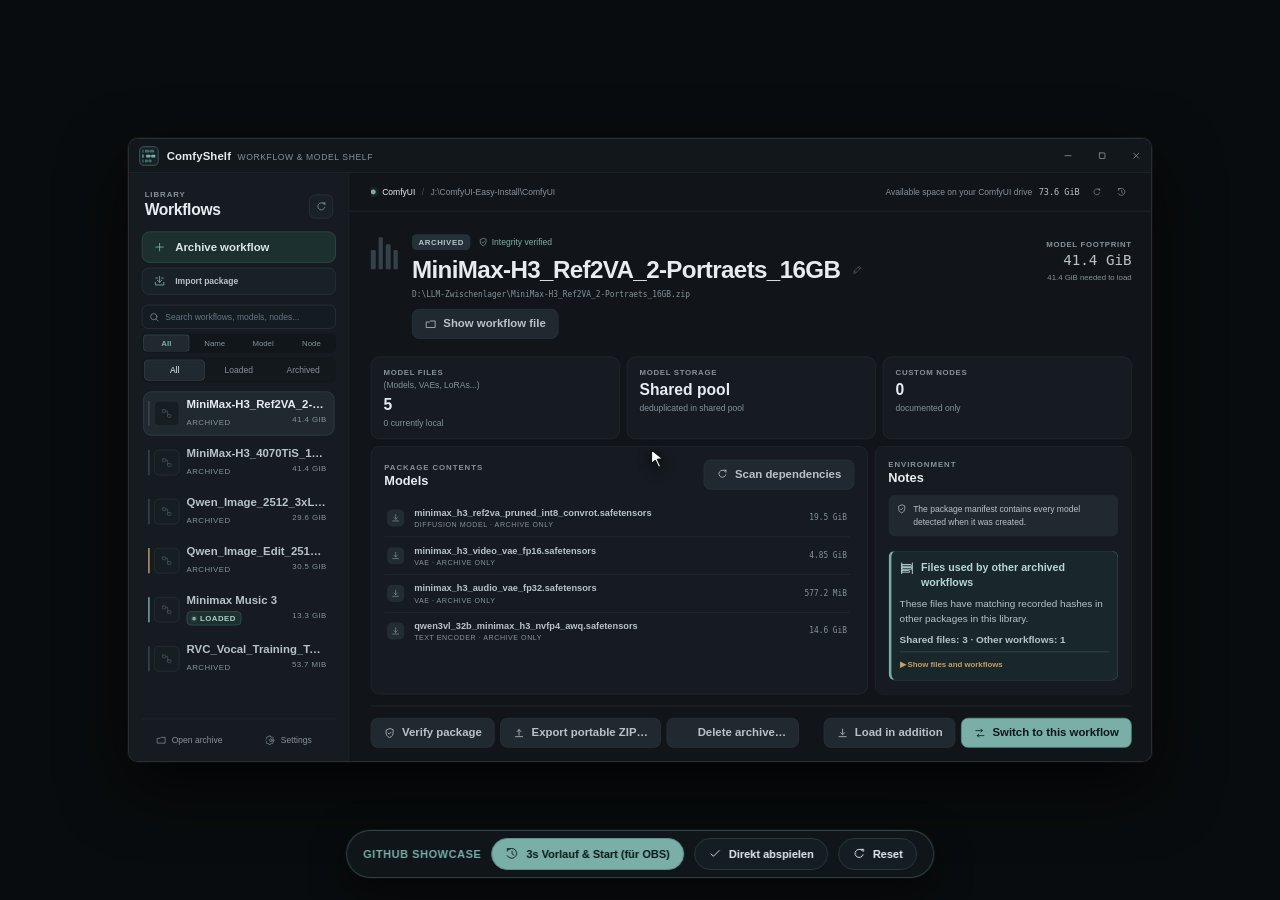
==== commit d9b08fe8: "refactor: simplify showcase window layout in demo" ====
--- a/gui/demo.html
+++ b/gui/demo.html
@@ -1,50 +1,100 @@
 <!doctype html>
-<html lang="de">
+<html lang="en">
 <head>
   <meta charset="utf-8">
   <meta name="viewport" content="width=device-width, initial-scale=1">
-  <title>ComfyShelf — Showcase & Video Capture Demo</title>
+  <title>ComfyShelf — Showcase Demo (Window Mode)</title>
   <link rel="icon" href="assets/comfyshelf-mark-small.svg" type="image/svg+xml">
   <link rel="stylesheet" href="styles.css">
   <style>
-    /* Demo-specific enhancements */
-    body {
+    /* Full Body Viewport Centering */
+    html, body {
+      width: 100%;
+      height: 100%;
+      margin: 0;
+      padding: 0;
+      overflow: hidden;
       background: #090c0e;
-    }
-    
+      display: flex;
+      align-items: center;
+      justify-content: center;
+      font-family: var(--body);
+      -webkit-font-smoothing: antialiased;
+    }
+
+    /* Outer Window Container (1024 x 624 px matching user app screenshot 1:1) */
+    .github-window-mockup {
+      width: 1024px;
+      height: 624px;
+      min-width: 1024px;
+      min-height: 624px;
+      max-width: 1024px;
+      max-height: 624px;
+      background: var(--ink-950);
+      border: 1px solid rgba(255, 255, 255, 0.12);
+      border-radius: 10px;
+      box-shadow: 0 25px 65px rgba(0, 0, 0, 0.75), 0 0 0 1px rgba(255, 255, 255, 0.05);
+      position: relative;
+      overflow: hidden;
+    }
+
+    /* Scaled App Shell (Virtual 1440x878 layout scaled by 0.711 to 1024x624) */
+    .github-window-mockup .app-shell {
+      width: 1440px;
+      height: 878px;
+      transform: scale(calc(1024 / 1440));
+      transform-origin: 0 0;
+      border: none;
+      position: relative;
+    }
+
+    .github-window-mockup .workspace {
+      height: calc(100% - 48px);
+      min-height: 0;
+    }
+
+    /* Modal & Overlay within scaled coordinate space */
+    .github-window-mockup .modal-backdrop,
+    .github-window-mockup .busy-overlay {
+      position: absolute;
+      inset: 0;
+      z-index: 500;
+    }
+
+    /* Director Control Bar */
     .demo-director-bar {
       position: fixed;
-      bottom: 24px;
+      bottom: 22px;
       left: 50%;
       transform: translateX(-50%);
       z-index: 20000;
       display: flex;
       align-items: center;
-      gap: 12px;
-      background: rgba(16, 23, 27, 0.92);
+      gap: 10px;
+      background: rgba(16, 23, 27, 0.94);
       border: 1px solid rgba(121, 175, 167, 0.3);
-      padding: 8px 18px;
+      padding: 7px 16px;
       border-radius: 30px;
-      box-shadow: 0 12px 36px rgba(0, 0, 0, 0.6), 0 0 0 1px rgba(255, 255, 255, 0.05);
+      box-shadow: 0 12px 36px rgba(0, 0, 0, 0.65), 0 0 0 1px rgba(255, 255, 255, 0.06);
       backdrop-filter: blur(12px);
       transition: opacity 0.3s ease, transform 0.3s ease;
     }
     .demo-director-bar.hidden-recording {
       opacity: 0;
-      transform: translateX(-50%) translateY(30px);
+      transform: translateX(-50%) translateY(40px);
       pointer-events: none;
     }
     .demo-btn {
       display: inline-flex;
       align-items: center;
       gap: 7px;
-      height: 34px;
-      padding: 0 14px;
-      border-radius: 17px;
+      height: 32px;
+      padding: 0 13px;
+      border-radius: 16px;
       border: 1px solid var(--line);
       background: #141d22;
       color: var(--text-main);
-      font-size: 12px;
+      font-size: 11px;
       font-weight: 600;
       cursor: pointer;
       transition: all 0.14s ease;
@@ -64,7 +114,7 @@
       box-shadow: 0 0 12px rgba(121, 175, 167, 0.4);
     }
 
-    /* Virtual Cinema Cursor */
+    /* Virtual Cursor */
     .virtual-cursor {
       position: fixed;
       top: 0;
@@ -73,9 +123,9 @@
       height: 24px;
       pointer-events: none;
       z-index: 30000;
-      transform: translate(450px, 280px);
+      transform: translate(500px, 300px);
       transition: none;
-      filter: drop-shadow(0 3px 6px rgba(0, 0, 0, 0.5));
+      filter: drop-shadow(0 3px 6px rgba(0, 0, 0, 0.6));
     }
     .cursor-ripple {
       position: absolute;
@@ -97,7 +147,7 @@
       100% { transform: scale(3.4); opacity: 0; }
     }
 
-    /* Giant Countdown Overlay for OBS Timing */
+    /* Countdown Overlay */
     .countdown-overlay {
       position: fixed;
       inset: 0;
@@ -112,7 +162,7 @@
       text-align: center;
     }
     .countdown-num {
-      font-size: 96px;
+      font-size: 88px;
       font-weight: 800;
       font-family: var(--display);
       color: var(--teal);
@@ -120,23 +170,49 @@
       text-shadow: 0 0 30px rgba(121, 175, 167, 0.5);
     }
     .countdown-hint {
-      margin-top: 14px;
+      margin-top: 12px;
       color: var(--text-soft);
-      font-size: 15px;
+      font-size: 14px;
       font-family: var(--mono);
     }
 
-    /* Standalone Cover Artwork */
-    .demo-artwork {
-      width: 100%;
-      height: 100%;
-      object-fit: cover;
-      border-radius: 8px;
-    }
-
-    /* Status badge animations */
-    .status-pill, .status-link-badge {
-      transition: all 0.3s ease;
+    /* Download Dialog Extras */
+    .download-web-links {
+      display: flex;
+      flex-wrap: wrap;
+      gap: 8px;
+      margin-top: 4px;
+    }
+    .link-action-btn {
+      display: inline-flex;
+      align-items: center;
+      gap: 6px;
+      height: 28px;
+      padding: 0 10px;
+      border-radius: 6px;
+      border: 1px solid var(--line);
+      background: #192227;
+      color: var(--text-soft);
+      font-size: 11px;
+      font-weight: 500;
+      cursor: pointer;
+      text-decoration: none;
+      transition: all 0.15s ease;
+    }
+    .link-action-btn:hover {
+      background: #222e35;
+      border-color: #3b4e57;
+      color: var(--text);
+    }
+    .civitai-link-btn {
+      border-color: #274b6a;
+      background: #142433;
+      color: #7abaff;
+    }
+    .civitai-link-btn:hover {
+      background: #1a3247;
+      border-color: #386794;
+      color: #a3d0ff;
     }
   </style>
 </head>
@@ -164,8 +240,6 @@
     <symbol id="i-history" viewBox="0 0 24 24"><path d="M4 7V3M4 3h4"/><path d="M4.8 5.2A8.5 8.5 0 1 1 3.7 15"/><path d="M12 7v5l3 2"/></symbol>
     <symbol id="i-switch" viewBox="0 0 24 24"><path d="M4 7h13M14 4l3 3-3 3"/><path d="M20 17H7M10 14l-3 3 3 3"/></symbol>
     <symbol id="i-edit" viewBox="0 0 24 24"><path d="m14.5 5.5 4 4M4 20l1.2-5.2L15.8 4.2a1.4 1.4 0 0 1 2 0l2 2a1.4 1.4 0 0 1 0 2L9.2 18.8z"/><path d="m5.2 14.8 4 4"/></symbol>
-    <symbol id="i-image" viewBox="0 0 24 24"><rect x="3" y="3" width="18" height="18" rx="2"/><circle cx="8.5" cy="8.5" r="1.5"/><path d="m21 15-5-5L5 21"/></symbol>
-    <symbol id="i-expand" viewBox="0 0 24 24"><path d="M15 3h6v6M9 21H3v-6M21 3l-7 7M3 21l7-7"/></symbol>
     <symbol id="i-workflow" viewBox="0 0 24 24"><rect x="3" y="4" width="7" height="6" rx="1"/><rect x="14" y="14" width="7" height="6" rx="1"/><path d="M10 7h4v10"/></symbol>
     <symbol id="i-external" viewBox="0 0 24 24"><path d="M18 13v6a2 2 0 0 1-2 2H5a2 2 0 0 1-2-2V8a2 2 0 0 1 2-2h6M15 3h6v6M10 14 21 3"/></symbol>
     <symbol id="i-search" viewBox="0 0 24 24"><circle cx="11" cy="11" r="7"/><path d="m21 21-4.35-4.35"/></symbol>
@@ -183,404 +257,485 @@
   <div class="countdown-overlay hidden" id="countdownOverlay">
     <div class="countdown-box">
       <div class="countdown-num" id="countdownNum">3</div>
-      <div class="countdown-hint">OBS Aufnahme starten… Video-Choreografie beginnt gleich</div>
+      <div class="countdown-hint">OBS Aufnahme starten… Choreografie beginnt gleich</div>
     </div>
   </div>
 
   <!-- Bottom Director Control Bar -->
   <div class="demo-director-bar" id="directorBar">
-    <span style="font-size: 11px; font-weight: 700; color: var(--teal); letter-spacing: 0.05em; text-transform: uppercase;">Choreografie</span>
+    <span style="font-size: 11px; font-weight: 700; color: var(--teal); letter-spacing: 0.05em; text-transform: uppercase;">GitHub Showcase</span>
     <button class="demo-btn primary" id="btnCountdownStart">
       <svg style="width:14px;height:14px;"><use href="#i-history"/></svg> 3s Vorlauf &amp; Start (für OBS)
     </button>
     <button class="demo-btn" id="btnDirectStart">
-      <svg style="width:14px;height:14px;"><use href="#i-check"/></svg> Sofort abspielen
+      <svg style="width:14px;height:14px;"><use href="#i-check"/></svg> Direkt abspielen
     </button>
     <button class="demo-btn" id="btnReset">
       <svg style="width:14px;height:14px;"><use href="#i-refresh"/></svg> Reset
     </button>
   </div>
 
-  <!-- MAIN APP INTERFACE -->
-  <div class="app-shell">
-    <header class="titlebar">
-      <div class="titlebar-drag">
-        <div class="brand-mark"><img src="assets/comfyshelf-mark-small.svg" alt=""></div>
-        <div class="app-title">
-          <span>ComfyShelf</span>
-          <span class="app-subtitle">Workflow &amp; Model Shelf</span>
+  <!-- RECTANGULAR WINDOW CONTAINER (1024 x 624 px matching user app screenshot 1:1) -->
+  <div class="github-window-mockup" id="windowFrame">
+    <div class="app-shell">
+      <!-- Titlebar exactly matching screenshot -->
+      <header class="titlebar">
+        <div class="titlebar-drag">
+          <div class="brand-mark"><img src="assets/comfyshelf-mark-small.svg" alt=""></div>
+          <div class="brand-copy">
+            <span class="brand-name">ComfyShelf</span>
+            <span class="brand-subtitle">WORKFLOW &amp; MODEL SHELF</span>
+          </div>
         </div>
-      </div>
-      <div class="window-controls">
-        <button class="window-button"><svg><use href="#i-minus"/></svg></button>
-        <button class="window-button"><svg><use href="#i-max"/></svg></button>
-        <button class="window-button window-close"><svg><use href="#i-close"/></svg></button>
-      </div>
-    </header>
-
-    <div class="workspace">
-      <aside class="sidebar">
-        <div class="library-heading">
-          <div>
-            <span class="eyebrow">Bibliothek</span>
-            <h2>Workflows</h2>
-          </div>
-          <button class="icon-button"><svg><use href="#i-refresh"/></svg></button>
+        <div class="window-controls">
+          <button class="window-button"><svg><use href="#i-minus"/></svg></button>
+          <button class="window-button"><svg><use href="#i-max"/></svg></button>
+          <button class="window-button window-close"><svg><use href="#i-close"/></svg></button>
         </div>
-
-        <button class="add-workflow-button">
-          <span class="button-icon"><svg><use href="#i-plus"/></svg></span>
-          <span>Workflow archivieren</span>
-        </button>
-        <button class="import-package-button">
-          <span class="button-icon"><svg><use href="#i-import"/></svg></span>
-          <span>Paket importieren</span>
-        </button>
-
-        <div class="search-box">
-          <span class="search-icon"><svg><use href="#i-search"/></svg></span>
-          <input type="text" id="demoSearchInput" placeholder="Workflows, Modelle, Nodes suchen…" autocomplete="off" spellcheck="false">
-          <button class="search-clear hidden" id="demoSearchClear"><svg><use href="#i-close"/></svg></button>
-        </div>
-
-        <div class="search-scope-row" role="tablist">
-          <button class="search-scope-chip active" id="chipAll">Alle</button>
-          <button class="search-scope-chip" id="chipName">Name</button>
-          <button class="search-scope-chip" id="chipModel">Modell</button>
-          <button class="search-scope-chip" id="chipNode">Node</button>
-        </div>
-
-        <div class="filter-row" role="tablist">
-          <button class="filter-chip active">Alle</button>
-          <button class="filter-chip">Geladen</button>
-          <button class="filter-chip">Archiviert</button>
-        </div>
-
-        <div class="workflow-list" id="demoWorkflowList">
-          <!-- Item 1: Flux -->
-          <div class="workflow-card active" id="cardFlux">
-            <div class="card-thumb">
-              <svg viewBox="0 0 100 100" class="demo-artwork">
-                <defs><linearGradient id="gFlux" x1="0%" y1="0%" x2="100%" y2="100%"><stop offset="0%" stop-color="#1e3a5f"/><stop offset="100%" stop-color="#0f172a"/></linearGradient></defs>
-                <rect width="100" height="100" fill="url(#gFlux)"/>
-                <circle cx="50" cy="50" r="30" fill="#38bdf8" opacity="0.3"/>
-                <text x="50" y="55" font-family="sans-serif" font-size="12" fill="#bae6fd" text-anchor="middle" font-weight="bold">FLUX</text>
-              </svg>
+      </header>
+
+      <div class="workspace">
+        <!-- Sidebar exactly matching screenshot -->
+        <aside class="sidebar">
+          <div class="library-heading">
+            <div>
+              <span class="eyebrow">LIBRARY</span>
+              <h2>Workflows</h2>
             </div>
-            <div class="card-info">
-              <div class="card-title-row">
-                <strong>Flux Dev Photorealism</strong>
-                <span class="status-indicator loaded" title="Geladen"></span>
+            <button class="icon-button"><svg><use href="#i-refresh"/></svg></button>
+          </div>
+
+          <button class="add-workflow-button">
+            <span class="button-icon"><svg><use href="#i-plus"/></svg></span>
+            <span>Archive workflow</span>
+          </button>
+          <button class="import-package-button">
+            <span class="button-icon"><svg><use href="#i-import"/></svg></span>
+            <span>Import package</span>
+          </button>
+
+          <div class="search-box">
+            <span class="search-icon"><svg><use href="#i-search"/></svg></span>
+            <input type="text" id="demoSearchInput" placeholder="Search workflows, models, nodes..." autocomplete="off" spellcheck="false">
+            <button class="search-clear hidden" id="demoSearchClear"><svg><use href="#i-close"/></svg></button>
+          </div>
+
+          <div class="search-scope-row" role="tablist">
+            <button class="search-scope-chip active">All</button>
+            <button class="search-scope-chip">Name</button>
+            <button class="search-scope-chip">Model</button>
+            <button class="search-scope-chip">Node</button>
+          </div>
+
+          <div class="filter-row" role="tablist">
+            <button class="filter-chip active">All</button>
+            <button class="filter-chip">Loaded</button>
+            <button class="filter-chip">Archived</button>
+          </div>
+
+          <!-- Workflow List exactly matching user's screenshot -->
+          <div class="workflow-list" id="demoWorkflowList">
+            <!-- Item 1: MiniMax-H3_Ref2VA_2-Portraets_16GB (Active in screenshot) -->
+            <button type="button" class="workflow-item active" id="itemMinimax" data-state="archived">
+              <span class="workflow-item-thumb"><svg><use href="#i-workflow"/></svg></span>
+              <span class="workflow-item-info">
+                <span class="workflow-name">MiniMax-H3_Ref2VA_2-P...</span>
+                <span class="workflow-meta">
+                  <span class="workflow-state">ARCHIVED</span>
+                  <span>41.4 GiB</span>
+                </span>
+              </span>
+            </button>
+
+            <!-- Item 2: MiniMax-H3_4070TiS_16GB -->
+            <button type="button" class="workflow-item" id="itemMinimax4070" data-state="archived">
+              <span class="workflow-item-thumb"><svg><use href="#i-workflow"/></svg></span>
+              <span class="workflow-item-info">
+                <span class="workflow-name">MiniMax-H3_4070TiS_16...</span>
+                <span class="workflow-meta">
+                  <span class="workflow-state">ARCHIVED</span>
+                  <span>41.4 GiB</span>
+                </span>
+              </span>
+            </button>
+
+            <!-- Item 3: Qwen_Image_2512_3xLoRA -->
+            <button type="button" class="workflow-item" id="itemQwenLora" data-state="archived">
+              <span class="workflow-item-thumb"><svg><use href="#i-workflow"/></svg></span>
+              <span class="workflow-item-info">
+                <span class="workflow-name">Qwen_Image_2512_3xLoRA</span>
+                <span class="workflow-match-hint hidden" id="hintQwenLora">
+                  <svg><use href="#i-search"/></svg><span class="match-type">Name:</span><span class="match-text">qwen</span>
+                </span>
+                <span class="workflow-meta">
+                  <span class="workflow-state">ARCHIVED</span>
+                  <span>29.6 GiB</span>
+                </span>
+              </span>
+            </button>
+
+            <!-- Item 4: Qwen_Image_Edit_2511_Illustrious (The one with missing model!) -->
+            <button type="button" class="workflow-item" id="itemQwenEdit" data-state="partial">
+              <span class="workflow-item-thumb"><svg><use href="#i-workflow"/></svg></span>
+              <span class="workflow-item-info">
+                <span class="workflow-name">Qwen_Image_Edit_2511_I...</span>
+                <span class="workflow-match-hint hidden" id="hintQwenEdit">
+                  <svg><use href="#i-search"/></svg><span class="match-type">Model:</span><span class="match-text">Illustrious-XL-v2.0</span>
+                </span>
+                <span class="workflow-meta">
+                  <span class="workflow-state" id="stateQwenEdit">ARCHIVED</span>
+                  <span>30.5 GiB</span>
+                </span>
+              </span>
+            </button>
+
+            <!-- Item 5: Minimax Music 3 (Loaded in screenshot) -->
+            <button type="button" class="workflow-item" id="itemMusic" data-state="loaded">
+              <span class="workflow-item-thumb"><svg><use href="#i-workflow"/></svg></span>
+              <span class="workflow-item-info">
+                <span class="workflow-name">Minimax Music 3</span>
+                <span class="workflow-meta">
+                  <span class="workflow-state">LOADED</span>
+                  <span>13.3 GiB</span>
+                </span>
+              </span>
+            </button>
+
+            <!-- Item 6: RVC_Vocal_Training_Template -->
+            <button type="button" class="workflow-item" id="itemRvc" data-state="archived">
+              <span class="workflow-item-thumb"><svg><use href="#i-workflow"/></svg></span>
+              <span class="workflow-item-info">
+                <span class="workflow-name">RVC_Vocal_Training_Tem...</span>
+                <span class="workflow-meta">
+                  <span class="workflow-state">ARCHIVED</span>
+                  <span>53.7 MiB</span>
+                </span>
+              </span>
+            </button>
+          </div>
+
+          <div class="sidebar-footer">
+            <button class="footer-action"><svg><use href="#i-folder"/></svg><span>Open archive</span></button>
+            <button class="footer-action"><svg><use href="#i-settings"/></svg><span>Settings</span></button>
+          </div>
+        </aside>
+
+        <!-- Main Content -->
+        <main class="content">
+          <!-- Top Summary Bar exactly matching screenshot -->
+          <section class="top-summary">
+            <div class="summary-path">
+              <span class="summary-dot"></span>
+              <span>ComfyUI</span>
+              <span class="path-divider">/</span>
+              <span class="muted">J:\ComfyUI-Easy-Install\ComfyUI</span>
+            </div>
+            <div class="storage-tools">
+              <div class="storage-readout">
+                <span class="muted">Available space on your ComfyUI drive</span>
+                <strong>73.6 GiB</strong>
               </div>
-              <div class="card-meta">
-                <span>18.4 GB</span> · <span class="status-link-badge symlink" title="Windows Symlink">⚡ Symlink</span>
+              <button class="summary-button"><svg><use href="#i-refresh"/></svg></button>
+              <button class="summary-button"><svg><use href="#i-history"/></svg></button>
+            </div>
+          </section>
+
+          <!-- Detail View -->
+          <section class="detail-view">
+            <!-- Hero Header -->
+            <div class="detail-hero">
+              <div class="status-rail" id="demoStatusRail">
+                <span></span><span></span><span></span><span></span>
+              </div>
+              <div class="detail-title-wrap">
+                <div class="detail-kicker">
+                  <span class="status-pill" id="demoStatusPill">ARCHIVED</span>
+                  <span class="integrity-label valid"><svg><use href="#i-shield"/></svg>Integrity verified</span>
+                </div>
+                <div class="package-name-row">
+                  <h1 id="demoPackageName">MiniMax-H3_Ref2VA_2-Portraets_16GB</h1>
+                  <button class="rename-button"><svg><use href="#i-edit"/></svg></button>
+                </div>
+                <p id="demoPackagePath">D:\LLM-Zwischenlager\MiniMax-H3_Ref2VA_2-Portraets_16GB.zip</p>
+                <button class="secondary-button workflow-file-button"><svg><use href="#i-folder"/></svg><span>Show workflow file</span></button>
+              </div>
+
+              <div class="hero-metric">
+                <span>MODEL FOOTPRINT</span>
+                <strong id="demoModelSize">41.4 GiB</strong>
+                <small id="demoStorageImpact">41.4 GiB needed to load</small>
               </div>
             </div>
-          </div>
-
-          <!-- Item 2: SDXL Anime Masterpiece (Missing Model) -->
-          <div class="workflow-card" id="cardAnime">
-            <div class="card-thumb">
-              <svg viewBox="0 0 100 100" class="demo-artwork">
-                <defs><linearGradient id="gAnime" x1="0%" y1="0%" x2="100%" y2="100%"><stop offset="0%" stop-color="#831843"/><stop offset="100%" stop-color="#3b0764"/></linearGradient></defs>
-                <rect width="100" height="100" fill="url(#gAnime)"/>
-                <circle cx="50" cy="50" r="28" fill="#f43f5e" opacity="0.4"/>
-                <text x="50" y="55" font-family="sans-serif" font-size="11" fill="#fbcfe8" text-anchor="middle" font-weight="bold">SDXL</text>
-              </svg>
+
+            <!-- Metrics Grid (3 cards matching screenshot) -->
+            <div class="metrics-grid">
+              <article class="metric-card">
+                <span>MODEL FILES</span>
+                <small class="metric-subtitle">(Models, VAEs, LoRAs...)</small>
+                <strong id="demoModelCount">5</strong>
+                <small id="demoModelPresence">0 currently local</small>
+              </article>
+              <article class="metric-card">
+                <span>MODEL STORAGE</span>
+                <strong id="demoStorageMode">Shared pool</strong>
+                <small id="demoStorageLabel">deduplicated in shared pool</small>
+              </article>
+              <article class="metric-card">
+                <span>CUSTOM NODES</span>
+                <strong id="demoNodeCount">0</strong>
+                <small id="demoNodeSubtitle">documented only</small>
+              </article>
             </div>
-            <div class="card-info">
-              <div class="card-title-row">
-                <strong>SDXL Anime Masterpiece</strong>
-                <span class="status-indicator missing" id="indicatorAnime" title="Fehlt lokal"></span>
+
+            <!-- Missing Model Notice Bar (appears when selecting Qwen!) -->
+            <div class="notice warning hidden" id="demoMissingBanner" style="margin: 14px 0 4px; padding: 12px 14px;">
+              <div style="display:flex; align-items:center; justify-content:space-between;">
+                <div style="display:flex; align-items:center; gap:8px;">
+                  <svg style="width:16px;height:16px;color:var(--amber);flex-shrink:0;"><use href="#i-alert"/></svg>
+                  <strong style="color:var(--amber);font-size:12px;">1 known dependency missing from package</strong>
+                </div>
               </div>
-              <div class="card-meta">
-                <span>7.2 GB</span> · <span id="metaAnimeStatus" class="meta-missing-text" style="color:#eab308;font-size:11px;">1 Modell fehlt</span>
-              </div>
-              <div class="card-match-badge hidden" id="cardAnimeBadge" style="margin-top:4px; font-size:10px; color:var(--amber); background:rgba(198,160,100,0.15); padding:2px 6px; border-radius:4px; display:inline-block;">
-                🔍 Modell: Illustrious-XL-v2.0.safetensors
+              <div style="margin-top:8px;" id="demoMissingRow">
+                <div class="missing-item missing-file-row">
+                  <span class="missing-file-copy">
+                    <strong>Illustrious-XL-v2.0.safetensors</strong>
+                    <small>checkpoint</small>
+                  </span>
+                  <span class="missing-file-actions">
+                    <button type="button" class="filename-web-button" id="btnDemoHf" title="Open Model Card / search on Hugging Face">
+                      <svg><use href="#i-external"/></svg>
+                    </button>
+                    <button type="button" class="filename-civitai-button" id="btnDemoCivitai" title="Search on Civitai: Illustrious-XL-v2.0">
+                      <span class="civitai-icon">C</span>
+                    </button>
+                    <button type="button" class="filename-download-button" id="btnDemoDownload" title="Download model: Illustrious-XL-v2.0.safetensors">
+                      <svg><use href="#i-download"/></svg>
+                    </button>
+                    <button type="button" class="filename-copy-button" title="Copy filename">
+                      <svg><use href="#i-copy"/></svg>
+                    </button>
+                  </span>
+                </div>
               </div>
             </div>
-          </div>
-
-          <!-- Item 3: Pony V6 Cinematic -->
-          <div class="workflow-card" id="cardPony">
-            <div class="card-thumb">
-              <svg viewBox="0 0 100 100" class="demo-artwork">
-                <defs><linearGradient id="gPony" x1="0%" y1="0%" x2="100%" y2="100%"><stop offset="0%" stop-color="#14532d"/><stop offset="100%" stop-color="#064e3b"/></linearGradient></defs>
-                <rect width="100" height="100" fill="url(#gPony)"/>
-                <circle cx="50" cy="50" r="28" fill="#10b981" opacity="0.3"/>
-                <text x="50" y="55" font-family="sans-serif" font-size="11" fill="#a7f3d0" text-anchor="middle" font-weight="bold">PONY</text>
-              </svg>
+
+            <!-- Detail Columns (Models & Notes) -->
+            <div class="detail-columns">
+              <section class="panel dependency-panel">
+                <div class="panel-heading">
+                  <div>
+                    <span class="eyebrow">PACKAGE CONTENTS</span>
+                    <h3 id="demoPanelHeading">Models</h3>
+                  </div>
+                  <button class="secondary-button dependency-scan-button"><svg><use href="#i-refresh"/></svg><span>Scan dependencies</span></button>
+                </div>
+                <div class="dependency-list" id="demoDependencyList">
+                  <div class="dependency-row">
+                    <span class="dep-state"><svg><use href="#i-download"/></svg></span>
+                    <span class="dep-copy">
+                      <strong>minimax_h3_ref2va_pruned_int8_convrot.safetensors</strong>
+                      <span>DIFFUSION MODEL · ARCHIVE ONLY</span>
+                    </span>
+                    <span class="dep-size">19.5 GiB</span>
+                  </div>
+                  <div class="dependency-row">
+                    <span class="dep-state"><svg><use href="#i-download"/></svg></span>
+                    <span class="dep-copy">
+                      <strong>minimax_h3_video_vae_fp16.safetensors</strong>
+                      <span>VAE · ARCHIVE ONLY</span>
+                    </span>
+                    <span class="dep-size">4.85 GiB</span>
+                  </div>
+                  <div class="dependency-row">
+                    <span class="dep-state"><svg><use href="#i-download"/></svg></span>
+                    <span class="dep-copy">
+                      <strong>minimax_h3_audio_vae_fp32.safetensors</strong>
+                      <span>VAE · ARCHIVE ONLY</span>
+                    </span>
+                    <span class="dep-size">577.2 MiB</span>
+                  </div>
+                  <div class="dependency-row">
+                    <span class="dep-state"><svg><use href="#i-download"/></svg></span>
+                    <span class="dep-copy">
+                      <strong>qwen3vl_32b_minimax_h3_nvfp4_awq.safetensors</strong>
+                      <span>TEXT ENCODER · ARCHIVE ONLY</span>
+                    </span>
+                    <span class="dep-size">14.6 GiB</span>
+                  </div>
+                </div>
+              </section>
+
+              <section class="panel notes-panel">
+                <div class="panel-heading">
+                  <div>
+                    <span class="eyebrow">ENVIRONMENT</span>
+                    <h3>Notes</h3>
+                  </div>
+                </div>
+                <div class="notice-list">
+                  <div class="notice">
+                    <svg><use href="#i-shield"/></svg>
+                    <div class="notice-body">
+                      <span>The package manifest contains every model detected when it was created.</span>
+                    </div>
+                  </div>
+                  <section class="sharing-box sharing-library">
+                    <div class="sharing-heading">
+                      <svg><use href="#i-shelf"/></svg>
+                      <strong>Files used by other archived workflows</strong>
+                    </div>
+                    <p class="sharing-impact">These files have matching recorded hashes in other packages in this library.</p>
+                    <p class="sharing-counts">Shared files: 3 · Other workflows: 1</p>
+                    <div class="sharing-details" style="margin-top:6px; padding-top:6px;">
+                      <span style="cursor:pointer; color:var(--amber); font-size:11px; font-weight:600;">▶ Show files and workflows</span>
+                    </div>
+                  </section>
+                </div>
+              </section>
             </div>
-            <div class="card-info">
-              <div class="card-title-row">
-                <strong>Pony V6 Cinematic</strong>
-                <span class="status-indicator ready" title="Vollständig"></span>
-              </div>
-              <div class="card-meta">
-                <span>8.6 GB</span> · <span style="color:var(--text-soft);font-size:11px;">Archiviert</span>
+
+            <!-- Action Dock matching screenshot -->
+            <footer class="action-dock">
+              <button class="secondary-button"><svg><use href="#i-shield"/></svg><span>Verify package</span></button>
+              <button class="secondary-button"><svg><use href="#i-upload"/></svg><span>Export portable ZIP…</span></button>
+              <button class="secondary-button danger-action-button"><svg><use href="#i-trash"/></svg><span>Delete archive…</span></button>
+              <div class="dock-spacer"></div>
+              <button class="secondary-button" id="btnSecondary"><svg><use href="#i-download"/></svg><span>Load in addition</span></button>
+              <button class="primary-button" id="btnPrimary"><svg><use href="#i-switch"/></svg><span>Switch to this workflow</span></button>
+            </footer>
+          </section>
+        </main>
+      </div>
+
+      <!-- RESOLVER MODAL (Centered inside scaled app window) -->
+      <div class="modal-backdrop hidden" id="demoDownloadModal">
+        <section class="modal download-modal" style="width: 540px; padding: 22px;">
+          <div class="modal-heading">
+            <div>
+              <span class="eyebrow" style="color:var(--amber);">Hugging Face Resolver</span>
+              <h2 style="font-size: 20px;">Download model</h2>
+            </div>
+            <button class="icon-button modal-close" id="btnModalClose"><svg><use href="#i-close"/></svg></button>
+          </div>
+
+          <p class="modal-intro" style="margin: 8px 0 14px; font-size: 13px;">Download missing models directly from Hugging Face into ComfyUI or your shared pool.</p>
+
+          <div class="download-info-card" style="margin: 8px 0 12px; padding: 10px 12px; gap: 6px;">
+            <div class="download-info-row">
+              <span class="download-info-label">Model</span>
+              <span class="download-info-value" style="color:var(--amber); font-weight:700;">Illustrious-XL-v2.0.safetensors</span>
+            </div>
+            <div class="download-info-row">
+              <span class="download-info-label">Destination</span>
+              <span class="download-info-value code-path">models/checkpoints/Illustrious-XL-v2.0.safetensors</span>
+            </div>
+            <div class="download-info-row">
+              <span class="download-info-label">Web</span>
+              <div class="download-web-links">
+                <button type="button" class="link-action-btn" id="modalHfBtn">
+                  <svg><use href="#i-external"/></svg>
+                  <span>Open Model Card on Hugging Face</span>
+                </button>
+                <button type="button" class="link-action-btn civitai-link-btn" id="modalCivitaiBtn">
+                  <svg><use href="#i-external"/></svg>
+                  <span>Search on Civitai</span>
+                </button>
               </div>
             </div>
           </div>
-        </div>
-
-        <div class="sidebar-footer">
-          <button class="footer-action"><svg><use href="#i-folder"/></svg><span>Archivordner öffnen</span></button>
-          <button class="footer-action"><svg><use href="#i-settings"/></svg><span>Einstellungen</span></button>
-        </div>
-      </aside>
-
-      <!-- MAIN DETAIL CONTENT -->
-      <main class="main-content">
-        <section class="summary-card">
-          <div class="summary-slot"><span class="summary-label">ComfyUI Installation</span><strong>C:\ComfyUI_windows_portable</strong></div>
-          <div class="summary-slot"><span class="summary-label">Freier Speicher (SSD)</span><strong style="color:var(--teal)">418.2 GB frei</strong></div>
-          <div class="summary-slot"><span class="summary-label">Shared Model Pool</span><strong>.comfyshelf (Dedupliziert)</strong></div>
-        </section>
-
-        <!-- Detail View -->
-        <section class="detail-view" id="demoDetailView">
-          <div class="detail-hero">
-            <div class="status-rail" id="demoStatusRail"><span style="background:#eab308;"></span><span style="background:#eab308;"></span><span></span><span></span></div>
-            <div class="detail-title-wrap">
-              <div class="detail-kicker">
-                <span class="status-pill" id="demoStatusPill" style="background:rgba(234,179,8,0.15); color:#facc15; border:1px solid rgba(234,179,8,0.3);">Archiviert (Unvollständig)</span>
-                <span class="integrity-label"><svg><use href="#i-shield"/></svg>Integrität geprüft</span>
+
+          <div class="download-source-section">
+            <label class="path-field" style="margin-top: 10px;">
+              <span style="font-size:11px;">Hugging Face URL or Repo-ID</span>
+              <div class="download-input-row">
+                <input type="text" id="demoModalInput" value="OnomaAIResearch/Illustrious-xl-early-release-v2.0">
               </div>
-              <div class="package-name-row">
-                <h1 id="demoPackageName">SDXL Anime Masterpiece</h1>
-                <button class="rename-button"><svg><use href="#i-edit"/></svg></button>
-              </div>
-              <p id="demoPackagePath">E:\ComfyShelf_Archive\SDXL Anime Masterpiece.zip</p>
-              <button class="secondary-button workflow-file-button"><svg><use href="#i-folder"/></svg><span>Workflow-Datei anzeigen</span></button>
-            </div>
-
-            <div class="hero-cover" id="demoHeroCover">
-              <svg viewBox="0 0 120 120" style="width:120px;height:120px;border-radius:10px;">
-                <defs><linearGradient id="gCover" x1="0%" y1="0%" x2="100%" y2="100%"><stop offset="0%" stop-color="#831843"/><stop offset="100%" stop-color="#3b0764"/></linearGradient></defs>
-                <rect width="120" height="120" fill="url(#gCover)"/>
-                <circle cx="60" cy="60" r="38" fill="#f43f5e" opacity="0.4"/>
-                <text x="60" y="65" font-family="sans-serif" font-size="14" fill="#fbcfe8" text-anchor="middle" font-weight="bold">SDXL ANIME</text>
-              </svg>
-              <div class="hero-cover-overlay"><svg><use href="#i-expand"/></svg></div>
-            </div>
-
-            <div class="hero-metric">
-              <span>Speicherbedarf</span>
-              <strong id="demoModelSize">7.18 GB</strong>
-              <small id="demoStorageImpact">1 Modell fehlt noch lokal</small>
-            </div>
-          </div>
-
-          <!-- Action Bar -->
-          <div class="action-bar" style="margin: 18px 0;">
-            <button class="primary-button" id="demoActionBtn" style="background:#2563eb; color:#fff; border-color:#3b82f6;">
-              <svg><use href="#i-download"/></svg><span>Fehlende Modelle laden…</span>
-            </button>
-            <button class="secondary-button"><svg><use href="#i-folder"/></svg><span>Portable ZIP exportieren…</span></button>
-          </div>
-
-          <!-- Missing notice panel -->
-          <div class="notice-panel" id="demoNoticePanel" style="margin-bottom: 20px; background: rgba(234, 179, 8, 0.06); border: 1px solid rgba(234, 179, 8, 0.25); border-radius: 10px; padding: 14px 16px;">
-            <div style="display:flex; align-items:center; gap:8px; margin-bottom:10px; color:#facc15; font-size:13px; font-weight:600;">
-              <svg style="width:16px;height:16px;"><use href="#i-alert"/></svg>
-              <span id="demoNoticeTitle">1 bekannte Abhängigkeit fehlt im Paket</span>
-            </div>
-            <div id="demoMissingList">
-              <div class="missing-item missing-file-row" style="background:rgba(0,0,0,0.25); border:1px solid rgba(234,179,8,0.2); border-radius:8px; padding:8px 12px;">
-                <span class="missing-file-copy">
-                  <strong style="color:#fde047; font-size:12px;">Illustrious-XL-v2.0.safetensors</strong>
-                  <small style="color:var(--muted); display:block; font-size:11px;">checkpoint</small>
-                </span>
-                <span class="missing-file-actions">
-                  <button type="button" class="filename-web-button" id="btnDemoHf" title="Model Card / Suche auf Hugging Face öffnen">
-                    <svg><use href="#i-external"/></svg>
-                  </button>
-                  <button type="button" class="filename-civitai-button" id="btnDemoCivitai" title="Auf Civitai suchen: Illustrious-XL-v2.0">
-                    <span class="civitai-icon">C</span>
-                  </button>
-                  <button type="button" class="filename-download-button" id="btnDemoDownload" title="Modell herunterladen: Illustrious-XL-v2.0.safetensors">
-                    <svg><use href="#i-download"/></svg>
-                  </button>
-                  <button type="button" class="filename-copy-button" title="Dateinamen kopieren">
-                    <svg><use href="#i-copy"/></svg>
-                  </button>
-                </span>
+            </label>
+
+            <div class="download-candidates-box" style="margin-top:8px; padding:8px 10px;">
+              <span class="download-candidates-header" style="font-size:10px; margin-bottom:6px;">Suggestions from Hugging Face:</span>
+              <div class="download-candidates-list">
+                <div class="download-candidate-pill selected" id="candPill1">
+                  <div class="candidate-info">
+                    <strong>OnomaAIResearch/Illustrious-xl-early-release-v2.0</strong>
+                    <span>6.94 GB · SHA-256</span>
+                  </div>
+                  <div class="candidate-actions">
+                    <button type="button" class="candidate-ext-btn"><svg><use href="#i-external"/></svg></button>
+                  </div>
+                </div>
+                <div class="download-candidate-pill" id="candPill2">
+                  <div class="candidate-info">
+                    <strong>animagine/sdxl-illustrious-v2</strong>
+                    <span>6.94 GB · SHA-256</span>
+                  </div>
+                  <div class="candidate-actions">
+                    <button type="button" class="candidate-ext-btn"><svg><use href="#i-external"/></svg></button>
+                  </div>
+                </div>
               </div>
             </div>
           </div>
 
-          <!-- Models & Details -->
-          <div class="detail-columns">
-            <section class="panel dependency-panel">
-              <div class="panel-heading">
-                <div><span class="eyebrow">Paketinhalt</span><h3>Modelle (3)</h3></div>
-              </div>
-              <div class="file-list" id="demoFileList">
-                <div class="file-item">
-                  <svg style="width:16px;height:16px;color:#facc15;"><use href="#i-alert"/></svg>
-                  <div class="file-info"><strong style="color:#fde047;">Illustrious-XL-v2.0.safetensors</strong><span>models/checkpoints · 6.94 GB</span></div>
-                  <span class="status-tag missing">Fehlt</span>
-                </div>
-                <div class="file-item">
-                  <svg style="width:16px;height:16px;color:var(--teal);"><use href="#i-check"/></svg>
-                  <div class="file-info"><strong>sdxl_vae.safetensors</strong><span>models/vae · 335 MB</span></div>
-                  <span class="status-tag present">Lokal vorhanden</span>
-                </div>
-                <div class="file-item">
-                  <svg style="width:16px;height:16px;color:var(--teal);"><use href="#i-check"/></svg>
-                  <div class="file-info"><strong>anime_detailer_v1.safetensors</strong><span>models/loras · 144 MB</span></div>
-                  <span class="status-tag present">Lokal vorhanden</span>
-                </div>
-              </div>
-            </section>
-
-            <section class="panel side-panel">
-              <div class="panel-heading">
-                <div><span class="eyebrow">Umgebung</span><h3>Custom Nodes</h3></div>
-              </div>
-              <div style="font-size:12px; color:var(--text-soft); line-height:1.6;">
-                <div style="display:flex; justify-content:space-between; padding:6px 0; border-bottom:1px solid var(--line-soft);">
-                  <span>ComfyUI-Impact-Pack</span><span style="color:#45b27a; font-weight:600;">✓ Installiert</span>
-                </div>
-                <div style="display:flex; justify-content:space-between; padding:6px 0; border-bottom:1px solid var(--line-soft);">
-                  <span>rgthree-comfy</span><span style="color:#45b27a; font-weight:600;">✓ Installiert</span>
-                </div>
-              </div>
-            </section>
+          <label class="safety-option" style="margin-top:12px;">
+            <input type="checkbox" checked>
+            <span>
+              <strong>Record in package &amp; shared pool</strong>
+              <small>Removes model from missing list and updates workflow status to complete.</small>
+            </span>
+          </label>
+
+          <div class="modal-actions" style="margin-top:16px;">
+            <button class="text-button" id="btnModalCancel">Cancel</button>
+            <button class="primary-button" id="btnModalStartDownload">
+              <svg><use href="#i-download"/></svg><span>Start Download</span>
+            </button>
           </div>
         </section>
-      </main>
+      </div>
+
+      <!-- BUSY STREAMING OVERLAY (Centered inside scaled app window) -->
+      <div class="busy-overlay hidden" id="demoBusyOverlay">
+        <section class="busy-card" style="max-width: 440px; padding: 20px;">
+          <div class="busy-shelf" style="margin-bottom:14px;"><span></span><span></span><span></span><span></span><span></span></div>
+          <h2 id="demoBusyTitle" style="font-size:20px; margin:0 0 4px;">Downloading model…</h2>
+          <p id="demoBusyMessage" style="font-size:13px; color:var(--text-soft); margin:0 0 12px;">Illustrious-XL-v2.0.safetensors (52 MB/s)</p>
+
+          <!-- Progress Bar -->
+          <div style="background:#1b252b; border-radius:6px; height:8px; overflow:hidden; border:1px solid #2b3b44; margin:10px 0 6px;">
+            <div id="demoBusyBar" style="background:var(--teal); height:100%; width:0%; transition:width 0.25s ease;"></div>
+          </div>
+          <div style="display:flex; justify-content:space-between; font-size:11px; font-family:var(--mono); color:var(--muted);">
+            <span id="demoBusyPercent">0%</span>
+            <span id="demoBusySpeed">52.4 MB/s</span>
+          </div>
+
+          <div class="busy-detail" style="margin-top:12px; font-size:11px;">
+            <span class="loading-pulse"></span>
+            <span id="demoBusyDetail">Connecting to Hugging Face CDN…</span>
+          </div>
+        </section>
+      </div>
+
+      <!-- SUCCESS TOAST (Bottom-right inside scaled app window) -->
+      <div id="demoToast" class="hidden" style="position:absolute; bottom:20px; right:25px; z-index:600; background:#142321; border:1px solid #365a54; color:#a2cfc8; padding:12px 18px; border-radius:10px; font-size:13px; font-weight:600; display:flex; align-items:center; gap:10px; box-shadow:0 12px 30px rgba(0,0,0,0.5);">
+        <svg style="width:18px;height:18px;color:var(--teal);"><use href="#i-check"/></svg>
+        <span id="demoToastText">Model downloaded and registered in shared pool!</span>
+      </div>
     </div>
   </div>
 
-  <!-- DOWNLOAD RESOLVER MODAL -->
-  <div class="modal-backdrop hidden" id="demoDownloadModal">
-    <section class="modal-card download-modal" style="max-width: 580px;">
-      <div class="modal-header">
-        <div>
-          <span class="eyebrow" style="color:var(--amber);">Hugging Face Resolver</span>
-          <h2>Modell herunterladen</h2>
-        </div>
-        <button class="icon-button modal-close" id="btnModalClose"><svg><use href="#i-close"/></svg></button>
-      </div>
-
-      <p class="modal-intro">Fehlende Modelle direkt von Hugging Face in ComfyUI oder den Shared Pool herunterladen.</p>
-
-      <div class="download-info-card">
-        <div class="download-info-row">
-          <span class="download-info-label">Modell</span>
-          <span class="download-info-value" id="modalModelTitle" style="color:var(--amber); font-weight:700;">Illustrious-XL-v2.0.safetensors</span>
-        </div>
-        <div class="download-info-row">
-          <span class="download-info-label">Zielordner</span>
-          <span class="download-info-value code-path">models/checkpoints/Illustrious-XL-v2.0.safetensors</span>
-        </div>
-        <div class="download-info-row">
-          <span class="download-info-label">Web</span>
-          <div class="download-web-links">
-            <button type="button" class="link-action-btn" id="modalHfBtn">
-              <svg><use href="#i-external"/></svg>
-              <span>Model Card auf Hugging Face öffnen</span>
-            </button>
-            <button type="button" class="link-action-btn civitai-link-btn" id="modalCivitaiBtn">
-              <svg><use href="#i-external"/></svg>
-              <span>Auf Civitai suchen</span>
-            </button>
-          </div>
-        </div>
-      </div>
-
-      <div class="download-source-section">
-        <label class="path-field">
-          <span>Hugging Face URL oder Repo-ID</span>
-          <div class="download-input-row">
-            <input type="text" id="demoModalInput" value="OnomaAIResearch/Illustrious-xl-early-release-v2.0">
-          </div>
-          <small>Hugging Face URL, Repo-ID (z. B. owner/repo) oder direkten Download-Link einfügen.</small>
-        </label>
-
-        <div class="download-candidates-box" style="margin-top:10px;">
-          <span class="download-candidates-header">Vorschläge von Hugging Face:</span>
-          <div class="download-candidates-list">
-            <div class="download-candidate-pill selected" id="candPill1">
-              <div class="candidate-info">
-                <strong>OnomaAIResearch/Illustrious-xl-early-release-v2.0</strong>
-                <span>6.94 GB · SHA-256</span>
-              </div>
-              <div class="candidate-actions">
-                <button type="button" class="candidate-ext-btn"><svg><use href="#i-external"/></svg></button>
-              </div>
-            </div>
-            <div class="download-candidate-pill" id="candPill2">
-              <div class="candidate-info">
-                <strong>animagine/sdxl-illustrious-v2</strong>
-                <span>6.94 GB · SHA-256</span>
-              </div>
-              <div class="candidate-actions">
-                <button type="button" class="candidate-ext-btn"><svg><use href="#i-external"/></svg></button>
-              </div>
-            </div>
-          </div>
-        </div>
-      </div>
-
-      <label class="safety-option" style="margin-top:14px;">
-        <input type="checkbox" checked>
-        <span>
-          <strong>Im Paket &amp; Shared Pool erfassen</strong>
-          <small>Entfernt das Modell aus der Liste fehlender Dateien und aktualisiert den Workflow auf vollständig.</small>
-        </span>
-      </label>
-
-      <div class="modal-actions" style="margin-top:18px;">
-        <button class="text-button" id="btnModalCancel">Abbrechen</button>
-        <button class="primary-button" id="btnModalStartDownload">
-          <svg><use href="#i-download"/></svg><span>Download starten</span>
-        </button>
-      </div>
-    </section>
-  </div>
-
-  <!-- BUSY STREAMING OVERLAY -->
-  <div class="busy-overlay hidden" id="demoBusyOverlay">
-    <section class="busy-card" style="max-width: 480px;">
-      <div class="busy-heading">
-        <div class="spinner"></div>
-        <div>
-          <strong id="busyTitle">Modell wird heruntergeladen</strong>
-          <span id="busyDetail">Streaming von Hugging Face für Illustrious-XL-v2.0.safetensors…</span>
-        </div>
-      </div>
-      <div class="progress-meta">
-        <span id="busyPhase">Download läuft</span>
-        <strong id="busyPercent">0 %</strong>
-      </div>
-      <div class="progress-track" style="margin-top:8px;">
-        <span id="busyProgressFill" style="display:block;height:100%;background:var(--teal);width:0%;transition:width 0.2s linear;"></span>
-      </div>
-      <div class="progress-file" style="margin-top:8px; display:flex; justify-content:space-between; font-size:11px; font-family:var(--mono);">
-        <span id="busyRate">44.8 MB/s</span>
-        <span id="busyAmount">1.8 GB / 6.94 GB · Noch 1m 52s</span>
-      </div>
-    </section>
-  </div>
-
-  <!-- TOAST NOTIFICATION -->
-  <div class="toast hidden" id="demoToast">
-    <svg style="width:18px;height:18px;color:#45b27a;"><use href="#i-check"/></svg>
-    <span id="toastText">Modell erfolgreich heruntergeladen: Illustrious-XL-v2.0.safetensors</span>
-  </div>
-
   <script>
-    // --- ANIMATION & DIRECTOR SCRIPT ---
-    const wait = ms => new Promise(res => setTimeout(res, ms));
-
+    // Cinema Orchestration Engine
     const cursor = document.getElementById('virtualCursor');
     const ripple = document.getElementById('cursorRipple');
     const directorBar = document.getElementById('directorBar');
     const countdownOverlay = document.getElementById('countdownOverlay');
     const countdownNum = document.getElementById('countdownNum');
+
+    function wait(ms) {
+      return new Promise(resolve => setTimeout(resolve, ms));
+    }
 
     async function moveCursorTo(selectorOrCoords, duration = 650) {
       let targetX, targetY;
@@ -607,227 +762,351 @@
       await wait(180);
     }
 
-    async function typeText(inputEl, text, charSpeed = 65) {
+    async function typeText(inputEl, text, charSpeed = 60) {
       inputEl.focus();
       inputEl.value = '';
       for (const char of text) {
         inputEl.value += char;
         inputEl.dispatchEvent(new Event('input', { bubbles: true }));
-        await wait(charSpeed + (Math.random() * 25));
+        await wait(charSpeed + (Math.random() * 20));
       }
     }
 
-    // Reset back to initial state
     function resetDemo() {
+      // 1. Search Box
       document.getElementById('demoSearchInput').value = '';
       document.getElementById('demoSearchClear').classList.add('hidden');
-      document.getElementById('cardAnimeBadge').classList.add('hidden');
-      document.getElementById('cardFlux').style.display = 'flex';
-      document.getElementById('cardPony').style.display = 'flex';
-      document.getElementById('cardAnime').style.display = 'flex';
-
-      // Restore missing state for Anime
-      document.getElementById('demoStatusPill').textContent = 'Archiviert (Unvollständig)';
-      document.getElementById('demoStatusPill').style.background = 'rgba(234,179,8,0.15)';
-      document.getElementById('demoStatusPill').style.color = '#facc15';
-      document.getElementById('demoStatusPill').style.borderColor = 'rgba(234,179,8,0.3)';
-
-      document.getElementById('demoStatusRail').innerHTML = '<span style="background:#eab308;"></span><span style="background:#eab308;"></span><span></span><span></span>';
-      document.getElementById('demoNoticePanel').classList.remove('hidden');
-      document.getElementById('demoActionBtn').innerHTML = '<svg><use href="#i-download"/></svg><span>Fehlende Modelle laden…</span>';
-      document.getElementById('demoActionBtn').style.background = '#2563eb';
-      document.getElementById('demoActionBtn').style.borderColor = '#3b82f6';
-      document.getElementById('demoActionBtn').style.color = '#fff';
-
-      document.getElementById('metaAnimeStatus').innerHTML = '1 Modell fehlt';
-      document.getElementById('metaAnimeStatus').style.color = '#eab308';
-      document.getElementById('indicatorAnime').className = 'status-indicator missing';
-
-      document.getElementById('demoFileList').innerHTML = `
-        <div class="file-item">
-          <svg style="width:16px;height:16px;color:#facc15;"><use href="#i-alert"/></svg>
-          <div class="file-info"><strong style="color:#fde047;">Illustrious-XL-v2.0.safetensors</strong><span>models/checkpoints · 6.94 GB</span></div>
-          <span class="status-tag missing">Fehlt</span>
+      document.getElementById('hintQwenLora').classList.add('hidden');
+      document.getElementById('hintQwenEdit').classList.add('hidden');
+
+      // 2. Sidebar items visibility
+      ['itemMinimax', 'itemMinimax4070', 'itemQwenLora', 'itemQwenEdit', 'itemMusic', 'itemRvc'].forEach(id => {
+        document.getElementById(id).style.display = 'flex';
+        document.getElementById(id).classList.remove('active');
+      });
+      document.getElementById('itemMinimax').classList.add('active');
+
+      // 3. Reset Qwen edit state
+      document.getElementById('stateQwenEdit').textContent = 'ARCHIVED';
+      document.getElementById('stateQwenEdit').style.background = 'transparent';
+      document.getElementById('stateQwenEdit').style.color = 'inherit';
+      document.getElementById('stateQwenEdit').style.borderColor = 'transparent';
+
+      // 4. Detail Hero
+      document.getElementById('demoPackageName').textContent = 'MiniMax-H3_Ref2VA_2-Portraets_16GB';
+      document.getElementById('demoPackagePath').textContent = 'D:\\LLM-Zwischenlager\\MiniMax-H3_Ref2VA_2-Portraets_16GB.zip';
+      document.getElementById('demoModelSize').textContent = '41.4 GiB';
+      document.getElementById('demoStorageImpact').textContent = '41.4 GiB needed to load';
+      document.getElementById('demoModelCount').textContent = '5';
+      document.getElementById('demoModelPresence').textContent = '0 currently local';
+      document.getElementById('demoStatusPill').textContent = 'ARCHIVED';
+      document.getElementById('demoStatusPill').style.background = '#253039';
+      document.getElementById('demoStatusPill').style.color = 'var(--text-soft)';
+      document.getElementById('demoStatusPill').style.borderColor = 'transparent';
+
+      document.getElementById('demoStatusRail').innerHTML = '<span></span><span></span><span></span><span></span>';
+
+      // 5. Hide missing banner
+      document.getElementById('demoMissingBanner').classList.add('hidden');
+
+      // 6. Reset dependency list to MiniMax models
+      document.getElementById('demoDependencyList').innerHTML = `
+        <div class="dependency-row">
+          <span class="dep-state"><svg><use href="#i-download"/></svg></span>
+          <span class="dep-copy">
+            <strong>minimax_h3_ref2va_pruned_int8_convrot.safetensors</strong>
+            <span>DIFFUSION MODEL · ARCHIVE ONLY</span>
+          </span>
+          <span class="dep-size">19.5 GiB</span>
         </div>
-        <div class="file-item">
-          <svg style="width:16px;height:16px;color:var(--teal);"><use href="#i-check"/></svg>
-          <div class="file-info"><strong>sdxl_vae.safetensors</strong><span>models/vae · 335 MB</span></div>
-          <span class="status-tag present">Lokal vorhanden</span>
+        <div class="dependency-row">
+          <span class="dep-state"><svg><use href="#i-download"/></svg></span>
+          <span class="dep-copy">
+            <strong>minimax_h3_video_vae_fp16.safetensors</strong>
+            <span>VAE · ARCHIVE ONLY</span>
+          </span>
+          <span class="dep-size">4.85 GiB</span>
         </div>
-        <div class="file-item">
-          <svg style="width:16px;height:16px;color:var(--teal);"><use href="#i-check"/></svg>
-          <div class="file-info"><strong>anime_detailer_v1.safetensors</strong><span>models/loras · 144 MB</span></div>
-          <span class="status-tag present">Lokal vorhanden</span>
+        <div class="dependency-row">
+          <span class="dep-state"><svg><use href="#i-download"/></svg></span>
+          <span class="dep-copy">
+            <strong>minimax_h3_audio_vae_fp32.safetensors</strong>
+            <span>VAE · ARCHIVE ONLY</span>
+          </span>
+          <span class="dep-size">577.2 MiB</span>
+        </div>
+        <div class="dependency-row">
+          <span class="dep-state"><svg><use href="#i-download"/></svg></span>
+          <span class="dep-copy">
+            <strong>qwen3vl_32b_minimax_h3_nvfp4_awq.safetensors</strong>
+            <span>TEXT ENCODER · ARCHIVE ONLY</span>
+          </span>
+          <span class="dep-size">14.6 GiB</span>
         </div>
       `;
 
+      // 7. Modals & Overlays
       document.getElementById('demoDownloadModal').classList.add('hidden');
       document.getElementById('demoBusyOverlay').classList.add('hidden');
       document.getElementById('demoToast').classList.add('hidden');
 
+      // 8. Buttons
+      document.getElementById('btnPrimary').innerHTML = '<svg><use href="#i-switch"/></svg><span>Switch to this workflow</span>';
+      document.getElementById('btnPrimary').className = 'primary-button';
+      document.getElementById('btnSecondary').classList.remove('hidden');
+
+      // 9. Initial neutral cursor position
+      const frame = document.getElementById('windowFrame').getBoundingClientRect();
       cursor.style.transition = 'none';
-      cursor.style.transform = 'translate(450px, 280px)';
-    }
-
-    // Full Automated Cinema Scenario
-    async function runChoreography() {
+      cursor.style.transform = `translate(${frame.left + 520}px, ${frame.top + 310}px)`;
+
+      // 10. Director Bar
+      directorBar.classList.remove('hidden-recording');
+    }
+
+    // Choreographed Playback Sequence
+    async function playChoreography() {
       resetDemo();
       directorBar.classList.add('hidden-recording');
 
-      // 1. Initial breathing room
-      await wait(900);
-
-      // 2. Move to search input & type
-      await moveCursorTo('#demoSearchInput', 700);
-      await clickElement('#demoSearchInput', 200);
+      await wait(800);
+
+      // 1. Smoothly glide to Search Box
+      await clickElement('#demoSearchInput', 650);
+      await wait(250);
+
+      // 2. Type "qwen" into search
+      const searchInput = document.getElementById('demoSearchInput');
+      await typeText(searchInput, 'qwen', 70);
       document.getElementById('demoSearchClear').classList.remove('hidden');
-      await typeText(document.getElementById('demoSearchInput'), 'Illustrious', 55);
-      
-      // Filter list and show match badge
-      document.getElementById('cardFlux').style.display = 'none';
-      document.getElementById('cardPony').style.display = 'none';
-      document.getElementById('cardAnimeBadge').classList.remove('hidden');
-      await wait(1000);
-
-      // 3. Clear search
+
+      // Filter list: hide non-matching items, show matches with badges
+      ['itemMinimax', 'itemMinimax4070', 'itemMusic', 'itemRvc'].forEach(id => {
+        document.getElementById(id).style.display = 'none';
+      });
+      document.getElementById('hintQwenLora').classList.remove('hidden');
+      document.getElementById('hintQwenEdit').classList.remove('hidden');
+
+      await wait(750);
+
+      // 3. Clear search to reveal all workflows
       await clickElement('#demoSearchClear', 400);
-      document.getElementById('demoSearchInput').value = '';
+      searchInput.value = '';
       document.getElementById('demoSearchClear').classList.add('hidden');
-      document.getElementById('cardFlux').style.display = 'flex';
-      document.getElementById('cardPony').style.display = 'flex';
-      document.getElementById('cardAnimeBadge').classList.add('hidden');
+      document.getElementById('hintQwenLora').classList.add('hidden');
+      document.getElementById('hintQwenEdit').classList.add('hidden');
+      ['itemMinimax', 'itemMinimax4070', 'itemQwenLora', 'itemQwenEdit', 'itemMusic', 'itemRvc'].forEach(id => {
+        document.getElementById(id).style.display = 'flex';
+      });
+
+      await wait(450);
+
+      // 4. Move to and select Qwen_Image_Edit_2511_Illustrious
+      await clickElement('#itemQwenEdit', 550);
+      document.getElementById('itemMinimax').classList.remove('active');
+      document.getElementById('itemQwenEdit').classList.add('active');
+
+      // Update Detail View for Qwen
+      document.getElementById('demoPackageName').textContent = 'Qwen_Image_Edit_2511_Illustrious';
+      document.getElementById('demoPackagePath').textContent = 'D:\\LLM-Zwischenlager\\Qwen_Image_Edit_2511_Illustrious.zip';
+      document.getElementById('demoModelSize').textContent = '30.5 GiB';
+      document.getElementById('demoStorageImpact').textContent = '30.5 GiB needed to load';
+      document.getElementById('demoModelCount').textContent = '3';
+      document.getElementById('demoModelPresence').textContent = '0 currently local';
+      document.getElementById('demoStatusPill').textContent = 'MISSING (1)';
+      document.getElementById('demoStatusPill').style.background = 'var(--amber-wash)';
+      document.getElementById('demoStatusPill').style.color = '#e0c590';
+      document.getElementById('demoStatusPill').style.borderColor = 'rgba(198,160,100,0.3)';
+
+      // Show Missing Banner
+      document.getElementById('demoMissingBanner').classList.remove('hidden');
+
+      // Qwen dependencies list
+      document.getElementById('demoDependencyList').innerHTML = `
+        <div class="dependency-row" style="background: rgba(198,160,100,0.06); border-radius:6px;">
+          <span class="dep-state" style="color:var(--amber); background:var(--amber-wash);"><svg><use href="#i-alert"/></svg></span>
+          <span class="dep-copy">
+            <strong style="color:#e0c590;">Illustrious-XL-v2.0.safetensors</strong>
+            <span>CHECKPOINT · MISSING FROM ARCHIVE</span>
+          </span>
+          <span class="dep-size" style="color:var(--amber);">6.94 GiB</span>
+        </div>
+        <div class="dependency-row">
+          <span class="dep-state"><svg><use href="#i-download"/></svg></span>
+          <span class="dep-copy">
+            <strong>qwen_image_edit_base_fp8.safetensors</strong>
+            <span>DIFFUSION MODEL · ARCHIVE ONLY</span>
+          </span>
+          <span class="dep-size">18.2 GiB</span>
+        </div>
+        <div class="dependency-row">
+          <span class="dep-state"><svg><use href="#i-download"/></svg></span>
+          <span class="dep-copy">
+            <strong>sdxl_vae.safetensors</strong>
+            <span>VAE · ARCHIVE ONLY</span>
+          </span>
+          <span class="dep-size">335 MiB</span>
+        </div>
+      `;
+
       await wait(600);
 
-      // 4. Click SDXL Anime Masterpiece
-      await clickElement('#cardAnime', 500);
-      document.getElementById('cardFlux').classList.remove('active');
-      document.getElementById('cardPony').classList.remove('active');
-      document.getElementById('cardAnime').classList.add('active');
-      await wait(700);
-
-      // 5. Hover over Civitai button (shows trust options)
+      // 5. Hover over Civitai button (showcasing Civitai integration!)
       await moveCursorTo('#btnDemoCivitai', 500);
-      await wait(600);
-
-      // 6. Click ComfyShelf Download button
-      await clickElement('#btnDemoDownload', 400);
-      document.getElementById('demoDownloadModal').classList.remove('hidden');
-      await wait(800);
-
-      // 7. Hover candidate pill
-      await moveCursorTo('#candPill2', 600);
-      await clickElement('#candPill2', 200);
-      document.getElementById('candPill1').classList.remove('selected');
-      document.getElementById('candPill2').classList.add('selected');
-      document.getElementById('demoModalInput').value = 'animagine/sdxl-illustrious-v2';
-      await wait(600);
-
-      // 8. Click Start Download
+      document.getElementById('btnDemoCivitai').style.transform = 'scale(1.15)';
+      document.getElementById('btnDemoCivitai').style.boxShadow = '0 0 10px rgba(78, 140, 255, 0.5)';
+      await wait(550);
+      document.getElementById('btnDemoCivitai').style.transform = 'none';
+      document.getElementById('btnDemoCivitai').style.boxShadow = 'none';
+
+      // 6. Click Download Model Button
+      await clickElement('#btnDemoDownload', 450);
+
+      // 7. Open Hugging Face / Civitai Resolver Dialog
+      const modal = document.getElementById('demoDownloadModal');
+      modal.classList.remove('hidden');
+      await wait(500);
+
+      // 8. Hover over second suggestion repo in list
+      await moveCursorTo('#candPill2', 500);
+      await wait(350);
+
+      // Move back to first selected repo
+      await moveCursorTo('#candPill1', 350);
+      await wait(250);
+
+      // 9. Click "Start Download"
       await clickElement('#btnModalStartDownload', 450);
-      document.getElementById('demoDownloadModal').classList.add('hidden');
-      document.getElementById('demoBusyOverlay').classList.remove('hidden');
-
-      // 9. Animate live streaming progress bar
-      const progressFill = document.getElementById('busyProgressFill');
-      const progressPercent = document.getElementById('busyPercent');
-      const progressRate = document.getElementById('busyRate');
-      const progressAmount = document.getElementById('busyAmount');
+      modal.classList.add('hidden');
+
+      // 10. Streaming Download Simulation (52 MB/s)
+      const busy = document.getElementById('demoBusyOverlay');
+      const busyBar = document.getElementById('demoBusyBar');
+      const busyPct = document.getElementById('demoBusyPercent');
+      const busyDetail = document.getElementById('demoBusyDetail');
+
+      busy.classList.remove('hidden');
+      busyBar.style.width = '0%';
+      busyPct.textContent = '0%';
+      busyDetail.textContent = 'Connecting to Hugging Face CDN…';
+
+      await moveCursorTo('#windowFrame', 400);
 
       const stages = [
-        { p: 18, rate: '41.2 MB/s', amt: '1.25 GB / 6.94 GB · Noch 1m 58s' },
-        { p: 46, rate: '48.9 MB/s', amt: '3.19 GB / 6.94 GB · Noch 1m 12s' },
-        { p: 78, rate: '52.4 MB/s', amt: '5.41 GB / 6.94 GB · Noch 32s' },
-        { p: 95, rate: '47.1 MB/s', amt: '6.60 GB / 6.94 GB · Noch 6s' },
-        { p: 100, rate: 'Verifying', amt: 'SHA-256 Integrität bestätigt · 0 B dupliziert' }
+        { pct: '18%', label: 'Downloading 1.25 / 6.94 GB (52.4 MB/s)…', delay: 400 },
+        { pct: '48%', label: 'Downloading 3.33 / 6.94 GB (53.1 MB/s)…', delay: 450 },
+        { pct: '82%', label: 'Downloading 5.69 / 6.94 GB (52.8 MB/s)…', delay: 450 },
+        { pct: '100%', label: 'Verifying SHA-256 integrity hash…', delay: 400 }
       ];
 
       for (const s of stages) {
-        progressFill.style.width = s.p + '%';
-        progressPercent.textContent = s.p + ' %';
-        progressRate.textContent = s.rate;
-        progressAmount.textContent = s.amt;
-        await wait(420);
+        busyBar.style.width = s.pct;
+        busyPct.textContent = s.pct;
+        busyDetail.textContent = s.label;
+        await wait(s.delay);
       }
-      await wait(400);
-
-      // 10. Hide Busy Overlay, show Emerald Toast, Flip Status
-      document.getElementById('demoBusyOverlay').classList.add('hidden');
-      
+
+      // Download Complete!
+      await wait(300);
+      busy.classList.add('hidden');
+
+      // Show Toast Notification
       const toast = document.getElementById('demoToast');
       toast.classList.remove('hidden');
       setTimeout(() => toast.classList.add('hidden'), 3500);
 
-      // Flip workflow state to COMPLETE & Instant Link
-      document.getElementById('demoStatusPill').textContent = 'Lokal geladen';
-      document.getElementById('demoStatusPill').style.background = 'rgba(69,178,122,0.18)';
-      document.getElementById('demoStatusPill').style.color = '#45b27a';
-      document.getElementById('demoStatusPill').style.borderColor = 'rgba(69,178,122,0.35)';
-
-      document.getElementById('demoStatusRail').innerHTML = '<span style="background:#45b27a;"></span><span style="background:#45b27a;"></span><span style="background:#45b27a;"></span><span style="background:#45b27a;"></span>';
-      document.getElementById('demoNoticePanel').classList.add('hidden');
-      document.getElementById('demoStorageImpact').innerHTML = '<span style="color:var(--teal)">🔗 Hardlink aktiv (0 B dupliziert)</span>';
-      
-      document.getElementById('demoActionBtn').innerHTML = '<svg><use href="#i-upload"/></svg><span>Workflow entladen…</span>';
-      document.getElementById('demoActionBtn').style.background = 'transparent';
-      document.getElementById('demoActionBtn').style.borderColor = 'var(--line)';
-      document.getElementById('demoActionBtn').style.color = 'var(--text-main)';
-
-      document.getElementById('metaAnimeStatus').innerHTML = '<span class="status-link-badge hardlink" style="font-size:10px;padding:2px 6px;border-radius:4px;background:rgba(121,175,167,0.15);color:var(--teal);">🔗 Hardlink</span>';
-      document.getElementById('indicatorAnime').className = 'status-indicator loaded';
-
-      document.getElementById('demoFileList').innerHTML = `
-        <div class="file-item">
-          <svg style="width:16px;height:16px;color:var(--teal);"><use href="#i-check"/></svg>
-          <div class="file-info"><strong style="color:var(--text-main);">Illustrious-XL-v2.0.safetensors</strong><span>models/checkpoints · 6.94 GB (Hardlink)</span></div>
-          <span class="status-tag present" style="color:var(--teal);">Lokal verlinkt</span>
+      // Update Qwen state: Complete!
+      document.getElementById('demoMissingBanner').classList.add('hidden');
+      document.getElementById('demoStatusPill').textContent = 'ARCHIVED';
+      document.getElementById('demoStatusPill').style.background = '#253039';
+      document.getElementById('demoStatusPill').style.color = 'var(--text-soft)';
+      document.getElementById('demoStatusPill').style.borderColor = 'transparent';
+
+      document.getElementById('demoStorageImpact').textContent = '30.5 GiB needed to load';
+      document.getElementById('demoModelPresence').textContent = '0 currently local';
+
+      document.getElementById('demoDependencyList').innerHTML = `
+        <div class="dependency-row">
+          <span class="dep-state"><svg><use href="#i-download"/></svg></span>
+          <span class="dep-copy">
+            <strong>Illustrious-XL-v2.0.safetensors</strong>
+            <span>CHECKPOINT · ARCHIVE ONLY</span>
+          </span>
+          <span class="dep-size">6.94 GiB</span>
         </div>
-        <div class="file-item">
-          <svg style="width:16px;height:16px;color:var(--teal);"><use href="#i-check"/></svg>
-          <div class="file-info"><strong>sdxl_vae.safetensors</strong><span>models/vae · 335 MB</span></div>
-          <span class="status-tag present">Lokal vorhanden</span>
+        <div class="dependency-row">
+          <span class="dep-state"><svg><use href="#i-download"/></svg></span>
+          <span class="dep-copy">
+            <strong>qwen_image_edit_base_fp8.safetensors</strong>
+            <span>DIFFUSION MODEL · ARCHIVE ONLY</span>
+          </span>
+          <span class="dep-size">18.2 GiB</span>
         </div>
-        <div class="file-item">
-          <svg style="width:16px;height:16px;color:var(--teal);"><use href="#i-check"/></svg>
-          <div class="file-info"><strong>anime_detailer_v1.safetensors</strong><span>models/loras · 144 MB</span></div>
-          <span class="status-tag present">Lokal vorhanden</span>
+        <div class="dependency-row">
+          <span class="dep-state"><svg><use href="#i-download"/></svg></span>
+          <span class="dep-copy">
+            <strong>sdxl_vae.safetensors</strong>
+            <span>VAE · ARCHIVE ONLY</span>
+          </span>
+          <span class="dep-size">335 MiB</span>
         </div>
       `;
 
-      // 11. Rest cursor at center
-      await moveCursorTo({ x: 700, y: 350 }, 700);
-      await wait(1800);
-
-      // Re-show director bar
+      // 11. Click "Switch to this workflow" (Instant Hardlink Load!)
+      await clickElement('#btnPrimary', 500);
+
+      // Instant 10ms switch feedback!
+      document.getElementById('demoStatusPill').textContent = 'LOADED';
+      document.getElementById('demoStatusPill').style.background = 'var(--teal-wash)';
+      document.getElementById('demoStatusPill').style.color = '#a8d0ca';
+      document.getElementById('demoStatusPill').style.borderColor = '#345652';
+
+      document.getElementById('demoStatusRail').innerHTML = '<span style="background:var(--teal)"></span><span style="background:var(--teal); height:100%;"></span><span style="background:var(--teal)"></span><span style="background:var(--teal)"></span>';
+      document.getElementById('demoStorageImpact').innerHTML = '<span style="color:var(--teal)">⚡ Hardlink active (0 B extra drive space)</span>';
+
+      document.getElementById('stateQwenEdit').textContent = 'LOADED';
+      document.getElementById('stateQwenEdit').style.background = 'var(--teal-wash)';
+      document.getElementById('stateQwenEdit').style.color = '#a8d0ca';
+      document.getElementById('stateQwenEdit').style.borderColor = '#345652';
+
+      document.getElementById('btnPrimary').innerHTML = '<svg><use href="#i-upload"/></svg><span>Unload workflow</span>';
+      document.getElementById('btnPrimary').className = 'secondary-button';
+
+      // 12. Move cursor to neutral resting spot
+      const frame = document.getElementById('windowFrame').getBoundingClientRect();
+      await moveCursorTo({ x: frame.left + 520, y: frame.top + 310 }, 700);
+
+      await wait(1200);
       directorBar.classList.remove('hidden-recording');
     }
 
-    // Countdown Trigger for OBS
-    async function startCountdownAndChoreography() {
+    // 3s Countdown Trigger for OBS
+    async function startWithCountdown() {
+      directorBar.classList.add('hidden-recording');
       countdownOverlay.classList.remove('hidden');
-      directorBar.classList.add('hidden-recording');
-
-      for (let i = 3; i > 0; i--) {
-        countdownNum.textContent = String(i);
-        await wait(950);
+
+      for (let sec = 3; sec > 0; sec--) {
+        countdownNum.textContent = sec;
+        await wait(1000);
       }
-      countdownNum.textContent = 'AUFNAHME LÄUFT';
-      countdownNum.style.fontSize = '42px';
-      await wait(600);
+
+      countdownNum.textContent = '● RECORD';
+      countdownNum.style.fontSize = '40px';
+      await wait(350);
+
       countdownOverlay.classList.add('hidden');
-      countdownNum.style.fontSize = '96px';
-
-      await runChoreography();
-    }
-
-    // Button wiring
-    document.getElementById('btnCountdownStart').addEventListener('click', startCountdownAndChoreography);
-    document.getElementById('btnDirectStart').addEventListener('click', runChoreography);
+      countdownNum.style.fontSize = '88px';
+
+      await playChoreography();
+    }
+
+    // Event Listeners
+    document.getElementById('btnCountdownStart').addEventListener('click', startWithCountdown);
+    document.getElementById('btnDirectStart').addEventListener('click', playChoreography);
     document.getElementById('btnReset').addEventListener('click', resetDemo);
 
-    // Escape reveals director bar if hidden
-    window.addEventListener('keydown', e => {
-      if (e.key === 'Escape') directorBar.classList.remove('hidden-recording');
-    });
+    // Initialize layout on load
+    window.addEventListener('DOMContentLoaded', resetDemo);
   </script>
 </body>
 </html>
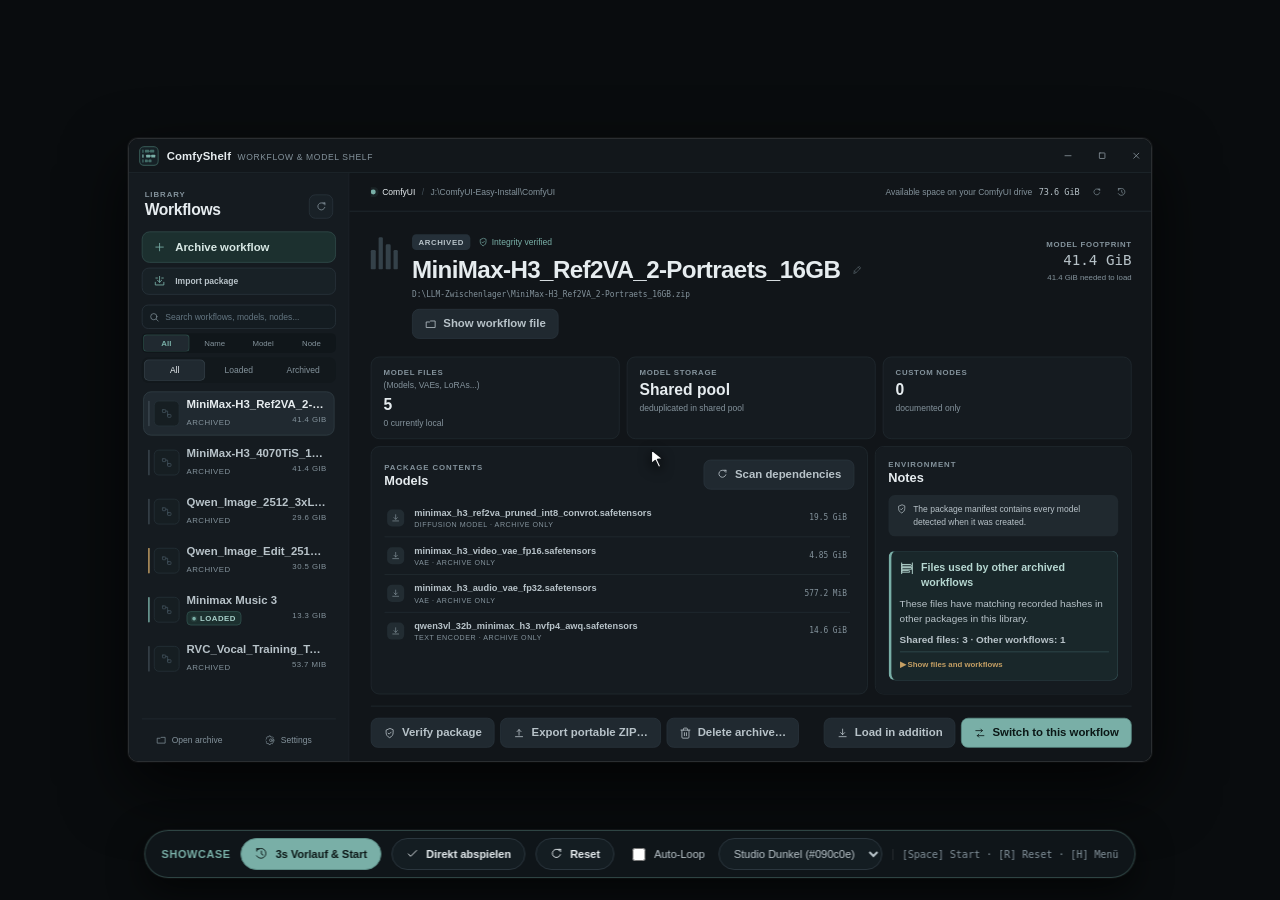
==== commit bfbfcf80: "docs: add animated demo showcase gif to README" ====
--- a/gui/demo.html
+++ b/gui/demo.html
@@ -71,6 +71,8 @@
       display: flex;
       align-items: center;
       gap: 10px;
+      width: max-content;
+      max-width: 95vw;
       background: rgba(16, 23, 27, 0.94);
       border: 1px solid rgba(121, 175, 167, 0.3);
       padding: 7px 16px;
@@ -97,6 +99,7 @@
       font-size: 11px;
       font-weight: 600;
       cursor: pointer;
+      white-space: nowrap;
       transition: all 0.14s ease;
     }
     .demo-btn:hover {
@@ -112,6 +115,53 @@
     .demo-btn.primary:hover {
       filter: brightness(1.1);
       box-shadow: 0 0 12px rgba(121, 175, 167, 0.4);
+    }
+
+    /* Background variations for OBS / screenshot workflows */
+    body.bg-studio { background: #090c0e; }
+    body.bg-github { background: #0d1117; }
+    body.bg-chroma { background: #00b140; }
+    body.bg-frameless { background: transparent; padding: 0; }
+    body.bg-frameless .github-window-mockup { box-shadow: none; border-radius: 0; border: none; }
+
+    .demo-select {
+      height: 32px;
+      padding: 0 10px;
+      border-radius: 16px;
+      border: 1px solid var(--line);
+      background: #141d22;
+      color: var(--text-soft);
+      font-size: 11px;
+      font-weight: 500;
+      cursor: pointer;
+      outline: none;
+      white-space: nowrap;
+    }
+    .demo-select:focus {
+      border-color: var(--teal);
+    }
+    .demo-toggle {
+      display: inline-flex;
+      align-items: center;
+      gap: 6px;
+      font-size: 11px;
+      color: var(--text-soft);
+      cursor: pointer;
+      user-select: none;
+      padding: 0 4px;
+      white-space: nowrap;
+    }
+    .demo-toggle input {
+      accent-color: var(--teal);
+      cursor: pointer;
+    }
+    .demo-shortcut-hint {
+      font-size: 10px;
+      font-family: var(--mono);
+      color: var(--muted);
+      border-left: 1px solid rgba(255, 255, 255, 0.1);
+      padding-left: 8px;
+      white-space: nowrap;
     }
 
     /* Virtual Cursor */
@@ -243,6 +293,7 @@
     <symbol id="i-workflow" viewBox="0 0 24 24"><rect x="3" y="4" width="7" height="6" rx="1"/><rect x="14" y="14" width="7" height="6" rx="1"/><path d="M10 7h4v10"/></symbol>
     <symbol id="i-external" viewBox="0 0 24 24"><path d="M18 13v6a2 2 0 0 1-2 2H5a2 2 0 0 1-2-2V8a2 2 0 0 1 2-2h6M15 3h6v6M10 14 21 3"/></symbol>
     <symbol id="i-search" viewBox="0 0 24 24"><circle cx="11" cy="11" r="7"/><path d="m21 21-4.35-4.35"/></symbol>
+    <symbol id="i-trash" viewBox="0 0 24 24"><path d="M3 6h18M19 6v14a2 2 0 0 1-2 2H7a2 2 0 0 1-2-2V6M8 6V4a2 2 0 0 1 2-2h4a2 2 0 0 1 2 2v2M10 11v6M14 11v6"/></symbol>
   </svg>
 
   <!-- Virtual Cinema Pointer -->
@@ -263,16 +314,27 @@
 
   <!-- Bottom Director Control Bar -->
   <div class="demo-director-bar" id="directorBar">
-    <span style="font-size: 11px; font-weight: 700; color: var(--teal); letter-spacing: 0.05em; text-transform: uppercase;">GitHub Showcase</span>
-    <button class="demo-btn primary" id="btnCountdownStart">
-      <svg style="width:14px;height:14px;"><use href="#i-history"/></svg> 3s Vorlauf &amp; Start (für OBS)
+    <span style="font-size: 11px; font-weight: 700; color: var(--teal); letter-spacing: 0.05em; text-transform: uppercase;">Showcase</span>
+    <button class="demo-btn primary" id="btnCountdownStart" title="Startet einen 3s-Countdown, blendet das Menü aus und startet das Szenario (ideal für OBS)">
+      <svg style="width:14px;height:14px;"><use href="#i-history"/></svg> 3s Vorlauf &amp; Start
     </button>
-    <button class="demo-btn" id="btnDirectStart">
+    <button class="demo-btn" id="btnDirectStart" title="Startet das Demo-Szenario sofort">
       <svg style="width:14px;height:14px;"><use href="#i-check"/></svg> Direkt abspielen
     </button>
-    <button class="demo-btn" id="btnReset">
+    <button class="demo-btn" id="btnReset" title="Setzt alle Elemente auf Ausgangszustand zurück">
       <svg style="width:14px;height:14px;"><use href="#i-refresh"/></svg> Reset
     </button>
+    <label class="demo-toggle" title="Wiederholt das Szenario nach kurzer Pause automatisch in Endlosschleife">
+      <input type="checkbox" id="chkLoop">
+      <span>Auto-Loop</span>
+    </label>
+    <select id="selBg" class="demo-select" title="Hintergrund für die Aufnahme wählen">
+      <option value="bg-studio">Studio Dunkel (#090c0e)</option>
+      <option value="bg-github">GitHub Dark (#0d1117)</option>
+      <option value="bg-chroma">Green Screen (Chroma)</option>
+      <option value="bg-frameless">Nur Fenster (Frameless)</option>
+    </select>
+    <span class="demo-shortcut-hint" title="Tastaturkürzel">[Space] Start · [R] Reset · [H] Menü</span>
   </div>
 
   <!-- RECTANGULAR WINDOW CONTAINER (1024 x 624 px matching user app screenshot 1:1) -->
@@ -496,7 +558,7 @@
                 </div>
               </div>
               <div style="margin-top:8px;" id="demoMissingRow">
-                <div class="missing-item missing-file-row">
+                <div class="notice-missing-item missing-file-row">
                   <span class="missing-file-copy">
                     <strong>Illustrious-XL-v2.0.safetensors</strong>
                     <small>checkpoint</small>
@@ -1076,8 +1138,15 @@
       const frame = document.getElementById('windowFrame').getBoundingClientRect();
       await moveCursorTo({ x: frame.left + 520, y: frame.top + 310 }, 700);
 
-      await wait(1200);
-      directorBar.classList.remove('hidden-recording');
+      await wait(2000);
+
+      const isLoop = document.getElementById('chkLoop').checked;
+      if (isLoop) {
+        await wait(1200);
+        await playChoreography();
+      } else {
+        directorBar.classList.remove('hidden-recording');
+      }
     }
 
     // 3s Countdown Trigger for OBS
@@ -1104,6 +1173,23 @@
     document.getElementById('btnCountdownStart').addEventListener('click', startWithCountdown);
     document.getElementById('btnDirectStart').addEventListener('click', playChoreography);
     document.getElementById('btnReset').addEventListener('click', resetDemo);
+
+    const selBg = document.getElementById('selBg');
+    selBg.addEventListener('change', () => {
+      document.body.className = selBg.value;
+    });
+
+    window.addEventListener('keydown', (e) => {
+      if (e.target && e.target.tagName === 'INPUT') return;
+      if (e.code === 'Space') {
+        e.preventDefault();
+        playChoreography();
+      } else if (e.key === 'r' || e.key === 'R') {
+        resetDemo();
+      } else if (e.key === 'h' || e.key === 'H') {
+        directorBar.classList.toggle('hidden-recording');
+      }
+    });
 
     // Initialize layout on load
     window.addEventListener('DOMContentLoaded', resetDemo);
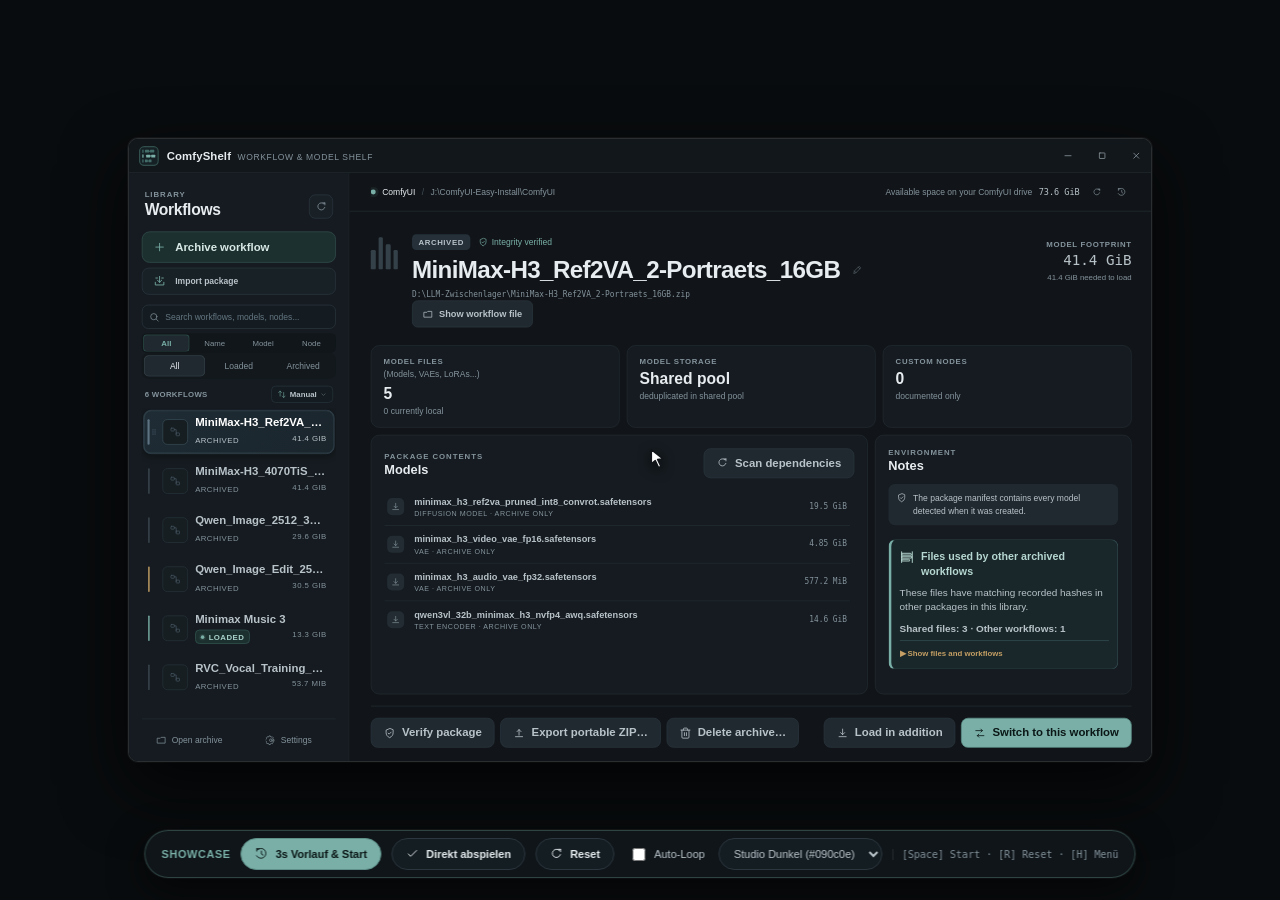
==== commit 039ad4e8: "feat(ui): add smooth workflow drag-and-drop sorting and sort switcher toolbar" ====
--- a/gui/demo.html
+++ b/gui/demo.html
@@ -294,6 +294,8 @@
     <symbol id="i-external" viewBox="0 0 24 24"><path d="M18 13v6a2 2 0 0 1-2 2H5a2 2 0 0 1-2-2V8a2 2 0 0 1 2-2h6M15 3h6v6M10 14 21 3"/></symbol>
     <symbol id="i-search" viewBox="0 0 24 24"><circle cx="11" cy="11" r="7"/><path d="m21 21-4.35-4.35"/></symbol>
     <symbol id="i-trash" viewBox="0 0 24 24"><path d="M3 6h18M19 6v14a2 2 0 0 1-2 2H7a2 2 0 0 1-2-2V6M8 6V4a2 2 0 0 1 2-2h4a2 2 0 0 1 2 2v2M10 11v6M14 11v6"/></symbol>
+    <symbol id="i-sort" viewBox="0 0 24 24"><path d="m3 7 4-4 4 4M7 3v14M21 17l-4 4-4-4M17 21V7"/></symbol>
+    <symbol id="i-grip" viewBox="0 0 24 24"><circle cx="9" cy="6" r="1.5" fill="currentColor"/><circle cx="15" cy="6" r="1.5" fill="currentColor"/><circle cx="9" cy="12" r="1.5" fill="currentColor"/><circle cx="15" cy="12" r="1.5" fill="currentColor"/><circle cx="9" cy="18" r="1.5" fill="currentColor"/><circle cx="15" cy="18" r="1.5" fill="currentColor"/></symbol>
   </svg>
 
   <!-- Virtual Cinema Pointer -->
@@ -395,10 +397,22 @@
             <button class="filter-chip">Archived</button>
           </div>
 
+          <div class="workflow-list-toolbar">
+            <span class="workflow-list-count" id="demoWorkflowListCount">6 Workflows</span>
+            <div class="workflow-sort-container" id="demoWorkflowSortContainer">
+              <button type="button" class="workflow-sort-button" id="demoWorkflowSortButton" title="Sort order">
+                <svg><use href="#i-sort"/></svg>
+                <span id="demoWorkflowSortLabel">Manual</span>
+                <svg class="sort-chevron"><use href="#i-chevron"/></svg>
+              </button>
+            </div>
+          </div>
+
           <!-- Workflow List exactly matching user's screenshot -->
           <div class="workflow-list" id="demoWorkflowList">
             <!-- Item 1: MiniMax-H3_Ref2VA_2-Portraets_16GB (Active in screenshot) -->
             <button type="button" class="workflow-item active" id="itemMinimax" data-state="archived">
+              <span class="workflow-item-grip" aria-hidden="true"><svg><use href="#i-grip"/></svg></span>
               <span class="workflow-item-thumb"><svg><use href="#i-workflow"/></svg></span>
               <span class="workflow-item-info">
                 <span class="workflow-name">MiniMax-H3_Ref2VA_2-P...</span>
@@ -411,6 +425,7 @@
 
             <!-- Item 2: MiniMax-H3_4070TiS_16GB -->
             <button type="button" class="workflow-item" id="itemMinimax4070" data-state="archived">
+              <span class="workflow-item-grip" aria-hidden="true"><svg><use href="#i-grip"/></svg></span>
               <span class="workflow-item-thumb"><svg><use href="#i-workflow"/></svg></span>
               <span class="workflow-item-info">
                 <span class="workflow-name">MiniMax-H3_4070TiS_16...</span>
@@ -423,6 +438,7 @@
 
             <!-- Item 3: Qwen_Image_2512_3xLoRA -->
             <button type="button" class="workflow-item" id="itemQwenLora" data-state="archived">
+              <span class="workflow-item-grip" aria-hidden="true"><svg><use href="#i-grip"/></svg></span>
               <span class="workflow-item-thumb"><svg><use href="#i-workflow"/></svg></span>
               <span class="workflow-item-info">
                 <span class="workflow-name">Qwen_Image_2512_3xLoRA</span>
@@ -438,6 +454,7 @@
 
             <!-- Item 4: Qwen_Image_Edit_2511_Illustrious (The one with missing model!) -->
             <button type="button" class="workflow-item" id="itemQwenEdit" data-state="partial">
+              <span class="workflow-item-grip" aria-hidden="true"><svg><use href="#i-grip"/></svg></span>
               <span class="workflow-item-thumb"><svg><use href="#i-workflow"/></svg></span>
               <span class="workflow-item-info">
                 <span class="workflow-name">Qwen_Image_Edit_2511_I...</span>
@@ -453,6 +470,7 @@
 
             <!-- Item 5: Minimax Music 3 (Loaded in screenshot) -->
             <button type="button" class="workflow-item" id="itemMusic" data-state="loaded">
+              <span class="workflow-item-grip" aria-hidden="true"><svg><use href="#i-grip"/></svg></span>
               <span class="workflow-item-thumb"><svg><use href="#i-workflow"/></svg></span>
               <span class="workflow-item-info">
                 <span class="workflow-name">Minimax Music 3</span>
@@ -465,6 +483,7 @@
 
             <!-- Item 6: RVC_Vocal_Training_Template -->
             <button type="button" class="workflow-item" id="itemRvc" data-state="archived">
+              <span class="workflow-item-grip" aria-hidden="true"><svg><use href="#i-grip"/></svg></span>
               <span class="workflow-item-thumb"><svg><use href="#i-workflow"/></svg></span>
               <span class="workflow-item-info">
                 <span class="workflow-name">RVC_Vocal_Training_Tem...</span>
--- a/gui/styles.css
+++ b/gui/styles.css
@@ -230,19 +230,140 @@
   font-weight: 600;
   box-shadow: inset 0 0 0 1px rgba(78, 187, 142, 0.3);
 }
-.filter-row { display: flex; gap: 4px; margin: 6px 0 10px; padding: 3px; background: #12181c; border-radius: 9px; }
+.sidebar-divider {
+  height: 1px;
+  background: var(--line-soft);
+  margin: 10px 2px;
+  flex-shrink: 0;
+}
+.filter-row { display: flex; gap: 4px; margin: 0 0 10px; padding: 3px; background: #12181c; border-radius: 9px; }
 .filter-chip { flex: 1; height: 30px; border: 0; border-radius: 7px; background: transparent; color: var(--muted); font-size: 12px; }
 .filter-chip:hover { color: var(--text-soft); }
 .filter-chip.active { background: var(--ink-750); color: var(--text); box-shadow: inset 0 0 0 1px #323e45; }
+.workflow-list-toolbar {
+  display: flex;
+  align-items: center;
+  justify-content: space-between;
+  padding: 0 4px 8px;
+  position: relative;
+  user-select: none;
+}
+.workflow-list-count {
+  font-size: 11px;
+  font-weight: 650;
+  color: var(--muted);
+  letter-spacing: .04em;
+  text-transform: uppercase;
+}
+.workflow-sort-container {
+  position: relative;
+}
+.workflow-sort-button {
+  display: inline-flex;
+  align-items: center;
+  gap: 5px;
+  height: 24px;
+  padding: 0 8px;
+  border: 1px solid #28343c;
+  border-radius: 6px;
+  background: #141c21;
+  color: var(--text-soft);
+  font-size: 11px;
+  font-weight: 600;
+  cursor: pointer;
+  transition: all .12s ease;
+}
+.workflow-sort-button:hover {
+  background: var(--ink-750);
+  border-color: #384955;
+  color: var(--text);
+}
+.workflow-sort-button svg {
+  width: 12px;
+  height: 12px;
+  color: var(--teal);
+  flex-shrink: 0;
+}
+.workflow-sort-button .sort-chevron {
+  width: 9px;
+  height: 9px;
+  color: var(--muted);
+  transform: rotate(90deg);
+  transition: transform .15s ease;
+}
+.workflow-sort-container.open .workflow-sort-button {
+  border-color: var(--teal);
+  background: var(--ink-750);
+  color: var(--text);
+}
+.workflow-sort-container.open .sort-chevron {
+  transform: rotate(-90deg);
+}
+.workflow-sort-dropdown {
+  position: absolute;
+  top: calc(100% + 4px);
+  right: 0;
+  min-width: 185px;
+  background: #172127;
+  border: 1px solid #32434e;
+  border-radius: 9px;
+  box-shadow: 0 8px 24px rgba(0, 0, 0, 0.5);
+  padding: 4px;
+  z-index: 150;
+  display: flex;
+  flex-direction: column;
+  gap: 2px;
+}
+.workflow-sort-dropdown.hidden {
+  display: none;
+}
+.sort-option {
+  display: flex;
+  align-items: center;
+  gap: 8px;
+  width: 100%;
+  padding: 7px 10px;
+  border: 0;
+  border-radius: 6px;
+  background: transparent;
+  color: var(--text-soft);
+  font-size: 12px;
+  font-weight: 500;
+  text-align: left;
+  cursor: pointer;
+  transition: all .12s ease;
+}
+.sort-option:hover {
+  background: #202d35;
+  color: var(--text);
+}
+.sort-option.active {
+  background: var(--teal-wash);
+  color: #c0ded9;
+  font-weight: 650;
+}
+.sort-option svg.sort-check {
+  width: 13px;
+  height: 13px;
+  color: var(--teal);
+  opacity: 0;
+  flex-shrink: 0;
+  transition: opacity .12s ease;
+}
+.sort-option.active svg.sort-check {
+  opacity: 1;
+}
 .workflow-list { flex: 1; min-height: 0; overflow-y: auto; padding: 2px 2px 12px; scrollbar-width: thin; scrollbar-color: #344149 transparent; }
 .workflow-item {
   position: relative; width: 100%; margin-bottom: 7px; padding: 8px 10px 8px 14px; border: 1px solid transparent;
   border-radius: 11px; background: transparent; text-align: left; overflow: hidden;
   display: flex; align-items: center; gap: 10px;
+  transition: background .12s ease, border-color .12s ease, box-shadow .12s ease;
 }
 .workflow-item-thumb {
   width: 36px; height: 36px; flex: 0 0 36px; border-radius: 7px; overflow: hidden;
   background: #161e22; border: 1px solid #27343b; display: flex; align-items: center; justify-content: center;
+  transition: border-color .12s ease;
 }
 .workflow-item-thumb img {
   width: 100%; height: 100%; object-fit: cover; display: block;
@@ -253,13 +374,117 @@
 .workflow-item-info {
   min-width: 0; flex: 1;
 }
-.workflow-item::before { content: ""; position: absolute; left: 6px; top: 12px; bottom: 12px; width: 2px; border-radius: 2px; background: #3b474f; }
+.workflow-item::before {
+  content: ""; position: absolute; left: 6px; top: 12px; bottom: 12px; width: 2px; border-radius: 2px;
+  background: #3b474f;
+  transition: width .12s ease, left .12s ease, background .12s ease, box-shadow .12s ease;
+}
 .workflow-item[data-state="loaded"]::before { background: var(--teal); }
 .workflow-item[data-state="partial"]::before { background: var(--amber); }
-.workflow-item:hover { background: #1a2227; }
-.workflow-item.active { background: var(--ink-750); border-color: #344149; }
-.workflow-name { display: block; color: var(--text-soft); font-weight: 600; white-space: nowrap; overflow: hidden; text-overflow: ellipsis; }
-.workflow-item.active .workflow-name { color: var(--text); }
+.workflow-item:hover { background: #182126; border-color: #243037; }
+.workflow-item.active {
+  background: linear-gradient(135deg, #1f2c35 0%, #1a252c 100%);
+  border-color: #364753;
+  box-shadow: 0 3px 10px rgba(0, 0, 0, 0.32), inset 0 0 0 1px rgba(121, 175, 167, 0.16);
+}
+.workflow-item.active:hover {
+  background: linear-gradient(135deg, #23313a 0%, #1e2a31 100%);
+  border-color: #3f5260;
+}
+.workflow-item.active::before {
+  width: 3px;
+  left: 5px;
+  background: #5d7382;
+}
+.workflow-item[data-state="loaded"].active {
+  background: linear-gradient(135deg, #19272b 0%, #152225 100%);
+  border-color: #2c4847;
+  box-shadow: 0 3px 10px rgba(0, 0, 0, 0.32), inset 0 0 0 1px rgba(121, 175, 167, 0.28);
+}
+.workflow-item[data-state="loaded"].active:hover {
+  background: linear-gradient(135deg, #1e2e33 0%, #19272b 100%);
+  border-color: #345654;
+}
+.workflow-item[data-state="loaded"].active::before {
+  background: var(--teal);
+  box-shadow: 0 0 8px rgba(121, 175, 167, 0.6);
+}
+.workflow-item[data-state="partial"].active {
+  background: linear-gradient(135deg, #24221b 0%, #1e1b15 100%);
+  border-color: #483d28;
+  box-shadow: 0 3px 10px rgba(0, 0, 0, 0.32), inset 0 0 0 1px rgba(198, 160, 100, 0.28);
+}
+.workflow-item[data-state="partial"].active:hover {
+  background: linear-gradient(135deg, #2a271f 0%, #232018 100%);
+  border-color: #55482f;
+}
+.workflow-item[data-state="partial"].active::before {
+  background: var(--amber);
+  box-shadow: 0 0 8px rgba(198, 160, 100, 0.6);
+}
+.workflow-name-wrap { display: flex; align-items: center; gap: 6px; min-width: 0; }
+.workflow-name { display: block; min-width: 0; flex: 1; color: var(--text-soft); font-weight: 600; white-space: nowrap; overflow: hidden; text-overflow: ellipsis; }
+.workflow-hidden-tag { display: inline-flex; align-items: center; color: #d9a04f; flex-shrink: 0; opacity: .85; }
+.workflow-hidden-tag svg { width: 13px; height: 13px; }
+.workflow-item.active .workflow-name { color: #ffffff; font-weight: 650; }
+.workflow-item.active .workflow-meta { color: var(--text-soft); }
+.workflow-item.active .workflow-item-thumb { border-color: #384c57; }
+.workflow-item-grip {
+  display: flex;
+  align-items: center;
+  justify-content: center;
+  width: 12px;
+  height: 24px;
+  margin-left: -6px;
+  margin-right: -4px;
+  color: #3e505c;
+  cursor: grab;
+  opacity: 0;
+  transition: opacity .12s ease, color .12s ease;
+  flex-shrink: 0;
+}
+.workflow-item:hover .workflow-item-grip,
+.workflow-item.active .workflow-item-grip {
+  opacity: 0.65;
+}
+.workflow-item-grip:hover {
+  opacity: 1 !important;
+  color: var(--teal);
+}
+.workflow-item-grip svg {
+  width: 12px;
+  height: 16px;
+}
+.workflow-item.dragging {
+  opacity: 0.4;
+  transform: scale(0.985);
+  border-color: rgba(121, 175, 167, 0.45) !important;
+  cursor: grabbing !important;
+}
+.workflow-item.drop-target-before::after,
+.workflow-item.drop-target-after::after {
+  content: "";
+  position: absolute;
+  left: 6px;
+  right: 6px;
+  height: 3px;
+  border-radius: 3px;
+  background: var(--teal);
+  box-shadow: 0 0 10px rgba(121, 175, 167, 0.95);
+  pointer-events: none;
+  z-index: 50;
+  animation: dropIndicatorPulse .8s ease-in-out infinite alternate;
+}
+.workflow-item.drop-target-before::after {
+  top: -3px;
+}
+.workflow-item.drop-target-after::after {
+  bottom: -3px;
+}
+@keyframes dropIndicatorPulse {
+  from { opacity: 0.75; box-shadow: 0 0 6px rgba(121, 175, 167, 0.6); }
+  to { opacity: 1; box-shadow: 0 0 12px rgba(121, 175, 167, 1); }
+}
 .workflow-match-hint {
   display: flex;
   align-items: center;
@@ -317,6 +542,19 @@
 .footer-action { height: 38px; display: flex; align-items: center; justify-content: center; gap: 7px; border: 0; border-radius: 8px; background: transparent; color: var(--muted); font-size: 12px; }
 .footer-action:hover { color: var(--text); background: var(--ink-750); }
 .footer-action svg { width: 15px; height: 15px; }
+.sidebar-footer .footer-action-secondary {
+  grid-column: 1 / -1;
+  background: rgba(121, 175, 167, 0.08);
+  border: 1px solid rgba(121, 175, 167, 0.2);
+  color: var(--teal);
+  font-weight: 600;
+  margin-bottom: 2px;
+}
+.sidebar-footer .footer-action-secondary:hover {
+  background: rgba(121, 175, 167, 0.16);
+  border-color: var(--teal);
+  color: #fff;
+}
 
 .content { min-width: 0; min-height: 0; position: relative; display: flex; flex-direction: column; background: var(--ink-900); }
 .top-summary { height: 54px; flex: 0 0 54px; display: flex; align-items: center; justify-content: space-between; padding: 0 30px; border-bottom: 1px solid var(--line-soft); }
@@ -386,13 +624,17 @@
 .detail-title-wrap { min-width: 0; flex: 1; }
 .package-name-row { display: flex; min-width: 0; align-items: center; gap: 9px; }
 .package-name-row h1 { min-width: 0; }
-.rename-button { flex: 0 0 auto; width: 29px; height: 29px; display: grid; place-items: center; border: 1px solid transparent; border-radius: 8px; background: transparent; color: #718088; opacity: .72; transition: .14s ease; }
-.rename-button:hover { border-color: var(--line); background: var(--ink-750); color: var(--teal); opacity: 1; }
-.rename-button svg { width: 14px; height: 14px; }
+.rename-button, .hide-button { flex: 0 0 auto; width: 29px; height: 29px; display: grid; place-items: center; border: 1px solid transparent; border-radius: 8px; background: transparent; color: #718088; opacity: .72; transition: .14s ease; }
+.rename-button:hover, .hide-button:hover { border-color: var(--line); background: var(--ink-750); color: var(--teal); opacity: 1; }
+.rename-button svg, .hide-button svg { width: 14px; height: 14px; }
+.hide-button:disabled { opacity: .28; cursor: not-allowed; }
+.hide-button.is-hidden { color: #d9a04f; opacity: .88; }
+.hide-button.is-hidden:hover { color: #f0c987; border-color: rgba(217, 160, 79, .3); }
 .detail-kicker { display: flex; align-items: center; gap: 11px; margin-bottom: 8px; }
 .status-pill { padding: 5px 9px; border-radius: 6px; background: #253039; color: var(--text-soft); font-size: 11px; font-weight: 750; letter-spacing: .075em; text-transform: uppercase; }
 .status-pill.loaded { background: var(--teal-wash); color: #a8d0ca; }
 .status-pill.partial { background: var(--amber-wash); color: #d9b97e; }
+.status-pill.hidden-badge { background: rgba(224, 162, 75, 0.16); color: #d9a04f; border: 1px solid rgba(224, 162, 75, 0.3); }
 .integrity-label { display: flex; align-items: center; gap: 5px; color: var(--muted); font-size: 12px; }
 .integrity-label svg { width: 14px; height: 14px; }
 .integrity-label.valid { color: var(--teal); }
@@ -712,8 +954,25 @@
   .detail-view { padding-left: 22px; padding-right: 22px; }
 }
 @media (prefers-reduced-motion: reduce) { *, *::before, *::after { animation-duration: .01ms !important; transition-duration: .01ms !important; } }
-.workflow-file-button { margin-top: 12px; max-width: 100%; height: auto; min-height: 42px; padding-top: 9px; padding-bottom: 9px; white-space: normal; text-align: left; }
-.workflow-file-button svg { flex-shrink: 0; }
+.workflow-file-button {
+  margin: 0;
+  height: 38px;
+  min-height: 38px;
+  padding: 0 14px;
+  border-radius: var(--radius-sm);
+  font-size: 13px;
+  font-weight: 600;
+  display: inline-flex;
+  align-items: center;
+  gap: 8px;
+  white-space: nowrap;
+}
+.workflow-file-button svg,
+.copy-workflow-button svg {
+  width: 15px;
+  height: 15px;
+  flex-shrink: 0;
+}
 .workflow-file-button:disabled { opacity: .5; cursor: wait; }
 .workflow-file-path { overflow-wrap: anywhere; user-select: text; color: var(--text); }
 
@@ -814,6 +1073,93 @@
   background: rgba(147, 112, 219, 0.22);
   color: #bfa4e8;
   border-color: rgba(191, 164, 232, 0.35);
+}
+.dep-link-badge.copy {
+  background: rgba(90, 125, 154, 0.22);
+  color: #9cbcdb;
+  border-color: rgba(156, 188, 219, 0.35);
+}
+
+.workflow-action-strip {
+  display: flex;
+  align-items: center;
+  gap: 10px;
+  flex-wrap: wrap;
+  margin-top: 10px;
+}
+
+.copy-workflow-button {
+  display: inline-flex;
+  align-items: center;
+  gap: 8px;
+  height: 38px;
+  padding: 0 14px;
+  border-radius: var(--radius-sm);
+  background: rgba(121, 175, 167, 0.16);
+  border: 1px solid rgba(121, 175, 167, 0.38);
+  color: #c4e5e0;
+  font-size: 13px;
+  font-weight: 600;
+  cursor: pointer;
+  transition: all 0.18s ease;
+  user-select: none;
+}
+
+.copy-workflow-button:hover {
+  background: rgba(121, 175, 167, 0.28);
+  border-color: rgba(121, 175, 167, 0.65);
+  color: #ffffff;
+  transform: translateY(-1px);
+  box-shadow: 0 4px 12px rgba(121, 175, 167, 0.18);
+}
+
+.copy-workflow-button:active {
+  transform: translateY(0);
+}
+
+.copy-workflow-button .kbd-chip,
+.action-dock .kbd-chip {
+  display: inline-flex;
+  align-items: center;
+  padding: 1px 6px;
+  font-family: var(--mono);
+  font-size: 10px;
+  font-weight: 700;
+  border-radius: 4px;
+  background: rgba(0, 0, 0, 0.4);
+  border: 1px solid rgba(255, 255, 255, 0.18);
+  color: #d1dcde;
+  letter-spacing: 0.5px;
+}
+
+.copy-workflow-button.copied,
+.action-dock button.copied {
+  background: rgba(66, 109, 104, 0.55) !important;
+  border-color: #79afa7 !important;
+  color: #ffffff !important;
+}
+
+.setting-toggle {
+  display: flex;
+  align-items: flex-start;
+  gap: 12px;
+  cursor: pointer;
+  padding: 6px 0;
+  margin-top: 4px;
+}
+
+.setting-toggle input[type="checkbox"] {
+  width: 18px;
+  height: 18px;
+  margin-top: 2px;
+  accent-color: var(--teal);
+  cursor: pointer;
+}
+
+.setting-toggle span {
+  display: flex;
+  flex-direction: column;
+  gap: 2px;
 }
 
 .drop-overlay {
@@ -896,3 +1242,625 @@
 .candidate-ext-btn { width: 22px; height: 22px; display: grid; place-items: center; border-radius: 4px; border: 1px solid var(--line-soft); background: transparent; color: var(--muted); cursor: pointer; transition: all .12s; padding: 0; }
 .candidate-ext-btn:hover { border-color: var(--amber); color: var(--amber); background: rgba(198,160,100,0.1); }
 .candidate-ext-btn svg { width: 11px; height: 11px; margin: 0; }
+
+/* Feature Tour Onboarding Modal */
+.tour-modal {
+  width: min(520px, calc(100vw - 32px));
+  padding: 24px;
+  background: #141b20;
+  border: 1px solid var(--line);
+  box-shadow: 0 16px 40px rgba(0, 0, 0, 0.65);
+  border-radius: var(--radius-lg);
+  display: flex;
+  flex-direction: column;
+  gap: 16px;
+  position: relative;
+}
+
+.tour-header {
+  display: flex;
+  align-items: center;
+  justify-content: space-between;
+}
+
+.tour-step-badge {
+  font-size: 11px;
+  font-weight: 700;
+  letter-spacing: 0.5px;
+  text-transform: uppercase;
+  color: var(--teal);
+  background: var(--teal-wash);
+  border: 1px solid rgba(121, 175, 167, 0.3);
+  padding: 3px 10px;
+  border-radius: 999px;
+}
+
+.tour-header-controls {
+  display: flex;
+  align-items: center;
+  gap: 8px;
+}
+
+.tour-lang-toggle {
+  padding: 2px;
+  border-radius: 7px;
+  background: #101619;
+  border: 1px solid #28343b;
+}
+
+.tour-lang-toggle button {
+  width: 28px;
+  height: 22px;
+  font-size: 10px;
+  font-weight: 700;
+  border-radius: 5px;
+  cursor: pointer;
+}
+
+.tour-close-btn {
+  background: none;
+  border: none;
+  color: var(--muted);
+  cursor: pointer;
+  padding: 4px;
+  border-radius: 6px;
+  display: grid;
+  place-items: center;
+  transition: color 0.15s ease, background 0.15s ease;
+}
+
+.tour-close-btn:hover {
+  color: var(--text);
+  background: var(--ink-750);
+}
+
+.tour-body {
+  display: flex;
+  flex-direction: column;
+  align-items: center;
+  text-align: center;
+  padding: 8px 12px;
+}
+
+.tour-icon-wrap {
+  width: 72px;
+  height: 72px;
+  border-radius: 20px;
+  background: radial-gradient(circle at 50% 50%, rgba(121, 175, 167, 0.22), rgba(20, 27, 32, 0.4));
+  border: 1px solid rgba(121, 175, 167, 0.35);
+  box-shadow: 0 0 24px rgba(121, 175, 167, 0.15);
+  display: grid;
+  place-items: center;
+  margin-bottom: 16px;
+  color: #a8d0ca;
+  transition: all 0.25s ease;
+}
+
+.tour-icon-wrap svg {
+  width: 36px;
+  height: 36px;
+}
+
+.tour-title {
+  margin: 0 0 10px;
+  font-size: 20px;
+  font-weight: 700;
+  color: var(--text);
+  line-height: 1.3;
+}
+
+.tour-copy {
+  margin: 0 0 16px;
+  font-size: 14px;
+  color: var(--text-soft);
+  line-height: 1.5;
+}
+
+.tour-highlight {
+  display: flex;
+  align-items: center;
+  gap: 10px;
+  padding: 10px 14px;
+  border-radius: var(--radius-sm);
+  background: rgba(121, 175, 167, 0.08);
+  border: 1px solid rgba(121, 175, 167, 0.22);
+  color: #c4e5e0;
+  font-size: 12.5px;
+  text-align: left;
+  line-height: 1.4;
+  width: 100%;
+}
+
+.tour-highlight svg {
+  width: 18px;
+  height: 18px;
+  flex-shrink: 0;
+  color: var(--teal);
+}
+
+.tour-footer {
+  display: flex;
+  align-items: center;
+  justify-content: space-between;
+  margin-top: 8px;
+  padding-top: 14px;
+  border-top: 1px solid var(--line-soft);
+}
+
+.tour-dots {
+  display: flex;
+  align-items: center;
+  gap: 6px;
+}
+
+.tour-dot {
+  width: 8px;
+  height: 8px;
+  border-radius: 999px;
+  background: var(--ink-700);
+  transition: all 0.2s ease;
+}
+
+.tour-dot.active {
+  width: 20px;
+  background: var(--teal);
+}
+
+.tour-actions {
+  display: flex;
+  align-items: center;
+  gap: 10px;
+}
+
+/* Model Pool Overview Modal */
+.model-pool-modal {
+  width: min(880px, calc(100vw - 40px));
+  max-height: min(88vh, 800px);
+  display: flex;
+  flex-direction: column;
+}
+
+.model-pool-stats {
+  display: grid;
+  grid-template-columns: repeat(4, 1fr);
+  gap: 10px;
+  margin-bottom: 16px;
+}
+
+.pool-stat-card {
+  background: var(--ink-850);
+  border: 1px solid var(--line-soft);
+  border-radius: 9px;
+  padding: 10px 14px;
+  display: flex;
+  flex-direction: column;
+  gap: 3px;
+  transition: border-color .15s ease;
+}
+
+.pool-stat-card.highlight {
+  border-color: rgba(121, 175, 167, 0.35);
+  background: rgba(121, 175, 167, 0.06);
+}
+
+.pool-stat-label {
+  font-size: 11px;
+  font-weight: 700;
+  text-transform: uppercase;
+  letter-spacing: .08em;
+  color: var(--muted);
+}
+
+.pool-stat-value {
+  font-size: 18px;
+  font-weight: 700;
+  color: var(--text-main);
+  font-family: var(--display);
+}
+
+.pool-stat-value.text-teal {
+  color: var(--teal);
+}
+
+.pool-stat-value.text-amber {
+  color: var(--amber);
+}
+
+.pool-stat-sub {
+  font-size: 11px;
+  color: var(--muted);
+}
+
+.model-pool-controls {
+  display: flex;
+  flex-direction: column;
+  gap: 10px;
+  margin-bottom: 12px;
+}
+
+.pool-search-box {
+  position: relative;
+  display: flex;
+  align-items: center;
+}
+
+.pool-search-box input {
+  width: 100%;
+  height: 36px;
+  padding: 0 34px 0 34px;
+  border: 1px solid var(--line-soft);
+  border-radius: 8px;
+  background: #11171a;
+  color: var(--text-main);
+  font-size: 12.5px;
+  outline: none;
+  transition: border-color .15s ease, box-shadow .15s ease;
+}
+
+.pool-search-box input:focus {
+  border-color: var(--teal);
+  box-shadow: 0 0 0 2px rgba(121, 175, 167, 0.15);
+}
+
+.pool-search-box .search-icon {
+  position: absolute;
+  left: 10px;
+  width: 14px;
+  height: 14px;
+  color: var(--muted);
+  pointer-events: none;
+  display: grid;
+  place-items: center;
+}
+
+.pool-search-box .search-icon svg {
+  width: 14px;
+  height: 14px;
+}
+
+.pool-search-box .search-clear {
+  position: absolute;
+  right: 8px;
+  width: 20px;
+  height: 20px;
+  display: grid;
+  place-items: center;
+  border: 0;
+  background: transparent;
+  color: var(--muted);
+  cursor: pointer;
+  border-radius: 4px;
+}
+
+.pool-search-box .search-clear:hover {
+  color: var(--text-main);
+  background: var(--ink-750);
+}
+
+.pool-search-box .search-clear svg {
+  width: 12px;
+  height: 12px;
+}
+
+.model-pool-categories {
+  display: flex;
+  align-items: center;
+  gap: 6px;
+  overflow-x: auto;
+  scrollbar-width: none;
+  padding-bottom: 2px;
+}
+
+.model-pool-categories::-webkit-scrollbar {
+  display: none;
+}
+
+.pool-cat-chip {
+  flex: 0 0 auto;
+  display: inline-flex;
+  align-items: center;
+  gap: 6px;
+  height: 28px;
+  padding: 0 11px;
+  border: 1px solid var(--line-soft);
+  border-radius: 999px;
+  background: #151d21;
+  color: var(--muted);
+  font-size: 11.5px;
+  font-weight: 500;
+  cursor: pointer;
+  transition: all .14s ease;
+}
+
+.pool-cat-chip:hover {
+  border-color: var(--line);
+  color: var(--text-main);
+  background: var(--ink-750);
+}
+
+.pool-cat-chip.active {
+  border-color: var(--teal);
+  background: var(--teal-wash);
+  color: var(--teal);
+  font-weight: 600;
+}
+
+.pool-cat-badge {
+  display: inline-block;
+  font-size: 10px;
+  font-weight: 700;
+  padding: 1px 5px;
+  border-radius: 999px;
+  background: rgba(255, 255, 255, 0.08);
+  color: inherit;
+}
+
+.pool-cat-chip.active .pool-cat-badge {
+  background: rgba(121, 175, 167, 0.22);
+}
+
+.model-pool-scroll {
+  flex: 1 1 auto;
+  min-height: 220px;
+  max-height: 380px;
+  overflow-y: auto;
+  border: 1px solid var(--line-soft);
+  border-radius: 10px;
+  background: #101518;
+  scrollbar-width: thin;
+  scrollbar-color: #344149 transparent;
+}
+
+.model-pool-list {
+  display: flex;
+  flex-direction: column;
+}
+
+.pool-model-card {
+  display: flex;
+  flex-direction: column;
+  gap: 8px;
+  padding: 11px 14px;
+  border-bottom: 1px solid var(--line-soft);
+  background: transparent;
+  transition: background-color .12s ease;
+}
+
+.pool-model-card:last-child {
+  border-bottom: 0;
+}
+
+.pool-model-card:hover {
+  background: rgba(255, 255, 255, 0.015);
+}
+
+.pool-model-header {
+  display: flex;
+  align-items: center;
+  justify-content: space-between;
+  gap: 10px;
+}
+
+.pool-model-title-wrap {
+  display: flex;
+  align-items: center;
+  gap: 9px;
+  min-width: 0;
+  flex: 1;
+}
+
+.pool-kind-badge {
+  flex-shrink: 0;
+  font-size: 10px;
+  font-weight: 700;
+  text-transform: uppercase;
+  letter-spacing: .06em;
+  padding: 2.5px 7px;
+  border-radius: 5px;
+  border: 1px solid transparent;
+}
+
+.pool-kind-checkpoint {
+  background: rgba(168, 85, 247, 0.12);
+  border-color: rgba(168, 85, 247, 0.3);
+  color: #c084fc;
+}
+
+.pool-kind-diffusion_model {
+  background: rgba(59, 130, 246, 0.12);
+  border-color: rgba(59, 130, 246, 0.3);
+  color: #60a5fa;
+}
+
+.pool-kind-lora {
+  background: rgba(245, 158, 11, 0.12);
+  border-color: rgba(245, 158, 11, 0.3);
+  color: #fbbf24;
+}
+
+.pool-kind-vae {
+  background: rgba(20, 184, 166, 0.12);
+  border-color: rgba(20, 184, 166, 0.3);
+  color: #2dd4bf;
+}
+
+.pool-kind-text_encoder {
+  background: rgba(34, 197, 94, 0.12);
+  border-color: rgba(34, 197, 94, 0.3);
+  color: #4ade80;
+}
+
+.pool-kind-controlnet {
+  background: rgba(236, 72, 153, 0.12);
+  border-color: rgba(236, 72, 153, 0.3);
+  color: #f472b6;
+}
+
+.pool-kind-clip_vision, .pool-kind-upscale_model, .pool-kind-style_model, .pool-kind-model {
+  background: rgba(148, 163, 184, 0.12);
+  border-color: rgba(148, 163, 184, 0.3);
+  color: #cbd5e1;
+}
+
+.pool-model-name {
+  font-size: 12.5px;
+  font-weight: 600;
+  color: var(--text-main);
+  overflow: hidden;
+  text-overflow: ellipsis;
+  white-space: nowrap;
+  font-family: var(--mono);
+}
+
+.pool-model-meta-right {
+  display: flex;
+  align-items: center;
+  gap: 10px;
+  flex-shrink: 0;
+}
+
+.pool-model-size {
+  font-size: 12px;
+  font-family: var(--mono);
+  color: var(--text-soft);
+  font-weight: 500;
+}
+
+.pool-status-pill {
+  display: inline-flex;
+  align-items: center;
+  gap: 5px;
+  font-size: 10.5px;
+  font-weight: 600;
+  padding: 2px 7px;
+  border-radius: 999px;
+  border: 1px solid transparent;
+}
+
+.pool-status-pill.active {
+  background: rgba(34, 197, 94, 0.12);
+  border-color: rgba(34, 197, 94, 0.3);
+  color: #4ade80;
+}
+
+.pool-status-pill.archived {
+  background: rgba(121, 175, 167, 0.1);
+  border-color: rgba(121, 175, 167, 0.25);
+  color: var(--teal);
+}
+
+.pool-model-details {
+  display: flex;
+  align-items: center;
+  justify-content: space-between;
+  gap: 12px;
+  font-size: 11.5px;
+  color: var(--muted);
+}
+
+.pool-model-workflows {
+  display: flex;
+  align-items: center;
+  gap: 6px;
+  flex-wrap: wrap;
+  min-width: 0;
+}
+
+.pool-wf-badge {
+  display: inline-flex;
+  align-items: center;
+  gap: 4px;
+  font-size: 11px;
+  padding: 2px 7px;
+  border-radius: 5px;
+  background: #172025;
+  border: 1px solid var(--line-soft);
+  color: var(--text-soft);
+  cursor: pointer;
+  transition: all .12s ease;
+  text-decoration: none;
+}
+
+.pool-wf-badge:hover {
+  background: var(--ink-700);
+  border-color: var(--teal);
+  color: var(--teal);
+}
+
+.pool-model-actions {
+  display: flex;
+  align-items: center;
+  gap: 6px;
+  flex-shrink: 0;
+}
+
+.pool-action-icon-btn {
+  width: 24px;
+  height: 24px;
+  display: grid;
+  place-items: center;
+  border-radius: 5px;
+  border: 1px solid transparent;
+  background: transparent;
+  color: var(--muted);
+  cursor: pointer;
+  transition: all .12s ease;
+  padding: 0;
+}
+
+.pool-action-icon-btn:hover {
+  border-color: var(--line);
+  background: var(--ink-750);
+  color: var(--text-main);
+}
+
+.pool-action-icon-btn svg {
+  width: 12px;
+  height: 12px;
+}
+
+.pool-model-empty {
+  padding: 40px 20px;
+  text-align: center;
+  color: var(--muted);
+  font-size: 12.5px;
+}
+
+.model-pool-footer {
+  display: flex;
+  align-items: center;
+  justify-content: space-between;
+  gap: 14px;
+  margin-top: 14px;
+  padding-top: 12px;
+  border-top: 1px solid var(--line-soft);
+}
+
+.model-pool-location {
+  display: flex;
+  align-items: center;
+  gap: 7px;
+  font-size: 11.5px;
+  color: var(--muted);
+  min-width: 0;
+  overflow: hidden;
+}
+
+.model-pool-location svg {
+  width: 14px;
+  height: 14px;
+  flex-shrink: 0;
+}
+
+.model-pool-location span {
+  overflow: hidden;
+  text-overflow: ellipsis;
+  white-space: nowrap;
+  font-family: var(--mono);
+}
+
+@media (max-width: 768px) {
+  .model-pool-stats {
+    grid-template-columns: repeat(2, 1fr);
+  }
+}
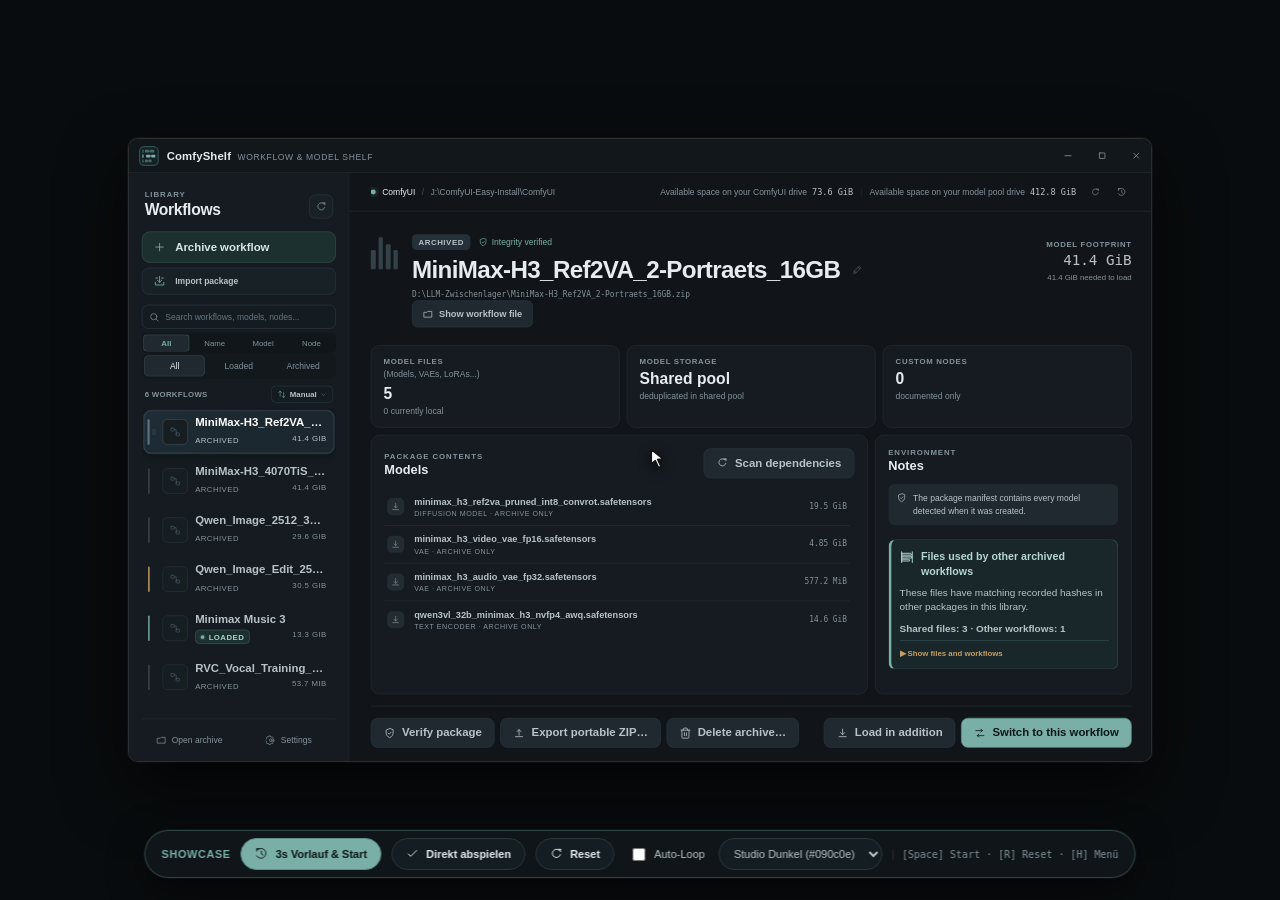
==== commit ecfa6336: "feat(ui): add model pool drive free space readout to top header" ====
--- a/gui/demo.html
+++ b/gui/demo.html
@@ -512,9 +512,16 @@
               <span class="muted">J:\ComfyUI-Easy-Install\ComfyUI</span>
             </div>
             <div class="storage-tools">
-              <div class="storage-readout">
-                <span class="muted">Available space on your ComfyUI drive</span>
-                <strong>73.6 GiB</strong>
+              <div class="storage-readouts">
+                <div class="storage-readout">
+                  <span class="muted">Available space on your ComfyUI drive</span>
+                  <strong>73.6 GiB</strong>
+                </div>
+                <span class="storage-readout-divider" aria-hidden="true">|</span>
+                <div class="storage-readout">
+                  <span class="muted">Available space on your model pool drive</span>
+                  <strong>412.8 GiB</strong>
+                </div>
               </div>
               <button class="summary-button"><svg><use href="#i-refresh"/></svg></button>
               <button class="summary-button"><svg><use href="#i-history"/></svg></button>
--- a/gui/styles.css
+++ b/gui/styles.css
@@ -558,18 +558,19 @@
 
 .content { min-width: 0; min-height: 0; position: relative; display: flex; flex-direction: column; background: var(--ink-900); }
 .top-summary { height: 54px; flex: 0 0 54px; display: flex; align-items: center; justify-content: space-between; padding: 0 30px; border-bottom: 1px solid var(--line-soft); }
-.summary-path, .storage-readout { display: flex; align-items: center; gap: 9px; font-size: 12px; }
-.summary-path { min-width: 0; overflow: hidden; }
+.summary-path { display: flex; align-items: center; gap: 9px; font-size: 12px; min-width: 0; overflow: hidden; }
 .summary-path .muted { min-width: 0; overflow: hidden; text-overflow: ellipsis; white-space: nowrap; }
-.storage-tools { display: flex; align-items: center; gap: 6px; }
-.storage-readout { margin-right: 3px; }
+.storage-tools { display: flex; align-items: center; gap: 8px; flex-shrink: 0; }
+.storage-readouts { display: flex; align-items: center; gap: 10px; margin-right: 4px; }
+.storage-readout { display: flex; align-items: center; gap: 7px; font-size: 12px; white-space: nowrap; }
+.storage-readout strong { color: var(--text-soft); font: 500 12px/1 var(--mono); }
+.storage-readout-divider { color: var(--line); font-size: 12px; opacity: 0.45; user-select: none; }
 .summary-button { width: 29px; height: 29px; display: grid; place-items: center; border: 1px solid transparent; border-radius: 8px; background: transparent; color: var(--muted); transition: .14s ease; }
 .summary-button:hover { border-color: var(--line); background: var(--ink-750); color: var(--text); }
 .summary-button svg { width: 14px; height: 14px; }
 .summary-button.refreshing svg { animation: spin .75s linear infinite; }
 .summary-dot { width: 7px; height: 7px; border-radius: 50%; background: var(--teal); box-shadow: 0 0 0 4px rgba(121,175,167,.09); }
 .path-divider { color: #435059; }
-.storage-readout strong { color: var(--text-soft); font: 500 12px/1 var(--mono); }
 
 .empty-state { flex: 1; display: flex; flex-direction: column; align-items: flex-start; justify-content: center; max-width: 610px; margin: 0 auto; padding: 20px 40px 80px; }
 .empty-rail { display: flex; align-items: flex-end; gap: 6px; height: 76px; margin-bottom: 30px; }
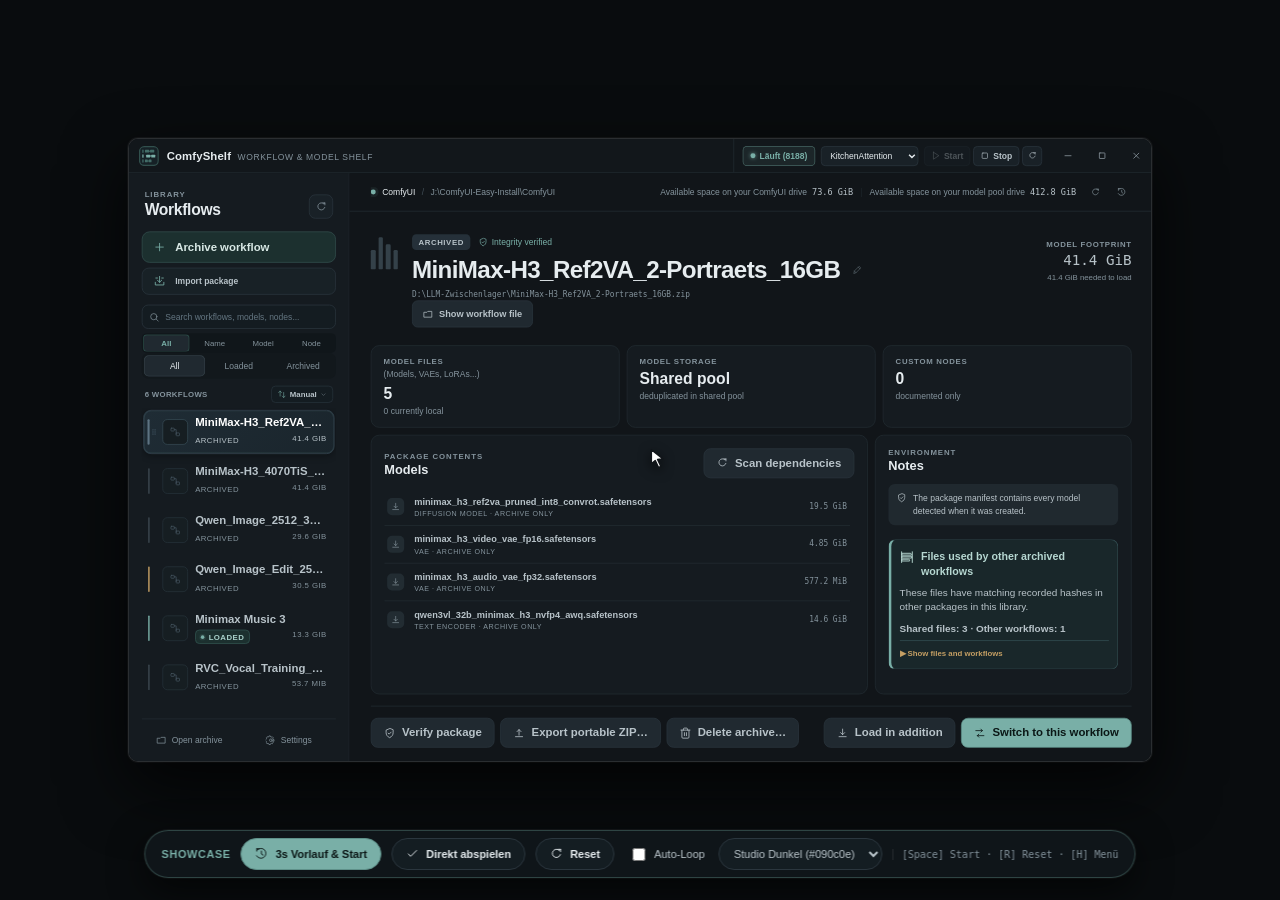
==== commit eb36cb54: "feat(launcher): add ComfyUI Easy-Install path setting and titlebar start/stop/restart controls with " ====
--- a/gui/demo.html
+++ b/gui/demo.html
@@ -296,6 +296,8 @@
     <symbol id="i-trash" viewBox="0 0 24 24"><path d="M3 6h18M19 6v14a2 2 0 0 1-2 2H7a2 2 0 0 1-2-2V6M8 6V4a2 2 0 0 1 2-2h4a2 2 0 0 1 2 2v2M10 11v6M14 11v6"/></symbol>
     <symbol id="i-sort" viewBox="0 0 24 24"><path d="m3 7 4-4 4 4M7 3v14M21 17l-4 4-4-4M17 21V7"/></symbol>
     <symbol id="i-grip" viewBox="0 0 24 24"><circle cx="9" cy="6" r="1.5" fill="currentColor"/><circle cx="15" cy="6" r="1.5" fill="currentColor"/><circle cx="9" cy="12" r="1.5" fill="currentColor"/><circle cx="15" cy="12" r="1.5" fill="currentColor"/><circle cx="9" cy="18" r="1.5" fill="currentColor"/><circle cx="15" cy="18" r="1.5" fill="currentColor"/></symbol>
+    <symbol id="i-play" viewBox="0 0 24 24"><polygon points="6 3 20 12 6 21 6 3"/></symbol>
+    <symbol id="i-stop" viewBox="0 0 24 24"><rect x="5" y="5" width="14" height="14" rx="2"/></symbol>
   </svg>
 
   <!-- Virtual Cinema Pointer -->
@@ -351,6 +353,33 @@
             <span class="brand-subtitle">WORKFLOW &amp; MODEL SHELF</span>
           </div>
         </div>
+        <div class="comfy-launcher-controls pywebview-no-drag" id="comfyLauncherControls">
+          <button type="button" class="comfy-status-pill running" id="comfyStatusPill" title="ComfyUI WebUI öffnen (127.0.0.1:8188)">
+            <span class="comfy-status-dot"></span>
+            <span class="comfy-status-text" id="comfyStatusText">Läuft (8188)</span>
+          </button>
+          <div class="comfy-variant-picker">
+            <select id="comfyVariantSelect" class="comfy-variant-select" title="Start-Variante wählen">
+              <option value="Start ComfyUI KitchenAttention.bat" selected>KitchenAttention</option>
+              <option value="Start ComfyUI SageAttention.bat">SageAttention</option>
+              <option value="Start ComfyUI FlashAttention.bat">FlashAttention</option>
+              <option value="Start ComfyUI.bat">Standard (Default)</option>
+            </select>
+          </div>
+          <div class="comfy-launcher-buttons">
+            <button type="button" class="launcher-btn launcher-start" id="comfyStartButton" title="ComfyUI starten" disabled>
+              <svg><use href="#i-play"/></svg>
+              <span>Start</span>
+            </button>
+            <button type="button" class="launcher-btn launcher-stop" id="comfyStopButton" title="ComfyUI stoppen">
+              <svg><use href="#i-stop"/></svg>
+              <span>Stop</span>
+            </button>
+            <button type="button" class="launcher-btn launcher-restart icon-only" id="comfyRestartButton" title="ComfyUI neu starten">
+              <svg><use href="#i-refresh"/></svg>
+            </button>
+          </div>
+        </div>
         <div class="window-controls">
           <button class="window-button"><svg><use href="#i-minus"/></svg></button>
           <button class="window-button"><svg><use href="#i-max"/></svg></button>
@@ -415,7 +444,7 @@
               <span class="workflow-item-grip" aria-hidden="true"><svg><use href="#i-grip"/></svg></span>
               <span class="workflow-item-thumb"><svg><use href="#i-workflow"/></svg></span>
               <span class="workflow-item-info">
-                <span class="workflow-name">MiniMax-H3_Ref2VA_2-P...</span>
+                <span class="workflow-name" title="MiniMax-H3_Ref2VA_2-Portraets_16GB">MiniMax-H3_Ref2VA_2-Portraets_16GB</span>
                 <span class="workflow-meta">
                   <span class="workflow-state">ARCHIVED</span>
                   <span>41.4 GiB</span>
@@ -428,7 +457,7 @@
               <span class="workflow-item-grip" aria-hidden="true"><svg><use href="#i-grip"/></svg></span>
               <span class="workflow-item-thumb"><svg><use href="#i-workflow"/></svg></span>
               <span class="workflow-item-info">
-                <span class="workflow-name">MiniMax-H3_4070TiS_16...</span>
+                <span class="workflow-name" title="MiniMax-H3_4070TiS_16GB">MiniMax-H3_4070TiS_16GB</span>
                 <span class="workflow-meta">
                   <span class="workflow-state">ARCHIVED</span>
                   <span>41.4 GiB</span>
@@ -441,7 +470,7 @@
               <span class="workflow-item-grip" aria-hidden="true"><svg><use href="#i-grip"/></svg></span>
               <span class="workflow-item-thumb"><svg><use href="#i-workflow"/></svg></span>
               <span class="workflow-item-info">
-                <span class="workflow-name">Qwen_Image_2512_3xLoRA</span>
+                <span class="workflow-name" title="Qwen_Image_2512_3xLoRA">Qwen_Image_2512_3xLoRA</span>
                 <span class="workflow-match-hint hidden" id="hintQwenLora">
                   <svg><use href="#i-search"/></svg><span class="match-type">Name:</span><span class="match-text">qwen</span>
                 </span>
@@ -457,7 +486,7 @@
               <span class="workflow-item-grip" aria-hidden="true"><svg><use href="#i-grip"/></svg></span>
               <span class="workflow-item-thumb"><svg><use href="#i-workflow"/></svg></span>
               <span class="workflow-item-info">
-                <span class="workflow-name">Qwen_Image_Edit_2511_I...</span>
+                <span class="workflow-name" title="Qwen_Image_Edit_2511_Illustrious">Qwen_Image_Edit_2511_Illustrious</span>
                 <span class="workflow-match-hint hidden" id="hintQwenEdit">
                   <svg><use href="#i-search"/></svg><span class="match-type">Model:</span><span class="match-text">Illustrious-XL-v2.0</span>
                 </span>
@@ -473,7 +502,7 @@
               <span class="workflow-item-grip" aria-hidden="true"><svg><use href="#i-grip"/></svg></span>
               <span class="workflow-item-thumb"><svg><use href="#i-workflow"/></svg></span>
               <span class="workflow-item-info">
-                <span class="workflow-name">Minimax Music 3</span>
+                <span class="workflow-name" title="Minimax Music 3">Minimax Music 3</span>
                 <span class="workflow-meta">
                   <span class="workflow-state">LOADED</span>
                   <span>13.3 GiB</span>
@@ -486,7 +515,7 @@
               <span class="workflow-item-grip" aria-hidden="true"><svg><use href="#i-grip"/></svg></span>
               <span class="workflow-item-thumb"><svg><use href="#i-workflow"/></svg></span>
               <span class="workflow-item-info">
-                <span class="workflow-name">RVC_Vocal_Training_Tem...</span>
+                <span class="workflow-name" title="RVC_Vocal_Training_Template">RVC_Vocal_Training_Template</span>
                 <span class="workflow-meta">
                   <span class="workflow-state">ARCHIVED</span>
                   <span>53.7 MiB</span>
@@ -499,6 +528,7 @@
             <button class="footer-action"><svg><use href="#i-folder"/></svg><span>Open archive</span></button>
             <button class="footer-action"><svg><use href="#i-settings"/></svg><span>Settings</span></button>
           </div>
+          <div class="sidebar-resizer" id="demoSidebarResizer" role="separator" aria-orientation="vertical" title="Drag to resize workflow list width (double-click to auto-fit)"></div>
         </aside>
 
         <!-- Main Content -->
@@ -1218,7 +1248,58 @@
     });
 
     // Initialize layout on load
-    window.addEventListener('DOMContentLoaded', resetDemo);
+    window.addEventListener('DOMContentLoaded', () => {
+      resetDemo();
+      const resizer = document.getElementById('demoSidebarResizer');
+      const workspace = document.querySelector('.workspace');
+      const sidebar = document.querySelector('.sidebar');
+      if (resizer && workspace && sidebar) {
+        let drag = null;
+        resizer.addEventListener('pointerdown', e => {
+          if (e.button !== 0) return;
+          try { resizer.setPointerCapture?.(e.pointerId); } catch (_) {}
+          const rect = sidebar.getBoundingClientRect();
+          const offsetWidth = sidebar.offsetWidth || 310;
+          const scale = rect.width ? (rect.width / offsetWidth) : 1;
+          drag = { pointerId: e.pointerId, startX: e.clientX, startWidth: offsetWidth, scale: scale || 1 };
+          resizer.classList.add('resizing');
+          document.body.classList.add('resizing-sidebar');
+          e.preventDefault();
+        });
+        window.addEventListener('pointermove', e => {
+          if (!drag) return;
+          const dx = (e.clientX - drag.startX) / drag.scale;
+          const maxW = Math.min(720, Math.floor((workspace.clientWidth || 1440) * 0.65));
+          const next = Math.max(240, Math.min(maxW, Math.round(drag.startWidth + dx)));
+          workspace.style.setProperty('--sidebar-width', `${next}px`);
+        });
+        const stop = e => {
+          if (!drag) return;
+          try {
+            if (e?.pointerId !== undefined && resizer.hasPointerCapture?.(e.pointerId)) {
+              resizer.releasePointerCapture(e.pointerId);
+            }
+          } catch (_) {}
+          resizer.classList.remove('resizing');
+          document.body.classList.remove('resizing-sidebar');
+          drag = null;
+        };
+        window.addEventListener('pointerup', stop);
+        window.addEventListener('pointercancel', stop);
+        resizer.addEventListener('dblclick', e => {
+          e.preventDefault();
+          const names = [...sidebar.querySelectorAll('.workflow-name')];
+          const maxOverflow = names.reduce((m, el) => Math.max(m, (el.scrollWidth || 0) - (el.clientWidth || 0)), 0);
+          if (maxOverflow > 1) {
+            const maxW = Math.min(720, Math.floor((workspace.clientWidth || 1440) * 0.65));
+            const next = Math.max(240, Math.min(maxW, Math.round(sidebar.offsetWidth + maxOverflow + 16)));
+            workspace.style.setProperty('--sidebar-width', `${next}px`);
+          } else {
+            workspace.style.removeProperty('--sidebar-width');
+          }
+        });
+      }
+    });
   </script>
 </body>
 </html>
--- a/gui/styles.css
+++ b/gui/styles.css
@@ -101,10 +101,197 @@
 .window-button:hover { background: #222a2f; color: var(--text); }
 .window-close:hover { background: #8c4446; color: white; }
 
-.workspace { display: grid; grid-template-columns: 310px 1fr; height: calc(100% - 48px); min-height: 0; }
+.comfy-launcher-controls {
+  display: flex;
+  align-items: center;
+  gap: 8px;
+  padding: 0 12px;
+  border-left: 1px solid var(--line-soft);
+}
+.comfy-status-pill {
+  display: inline-flex;
+  align-items: center;
+  gap: 6px;
+  height: 28px;
+  padding: 0 10px;
+  border-radius: 6px;
+  background: var(--ink-850);
+  border: 1px solid var(--line);
+  font: 600 12px/1 var(--body);
+  color: var(--muted);
+  cursor: pointer;
+  transition: all .14s ease;
+  user-select: none;
+}
+.comfy-status-pill:hover {
+  background: var(--ink-800);
+  border-color: var(--line-soft);
+  color: var(--text-soft);
+}
+.comfy-status-dot {
+  width: 7px;
+  height: 7px;
+  border-radius: 50%;
+  background: #5a666e;
+  transition: all .2s ease;
+}
+.comfy-status-pill.running {
+  border-color: rgba(121, 175, 167, 0.45);
+  background: rgba(121, 175, 167, 0.1);
+  color: var(--teal);
+}
+.comfy-status-pill.running .comfy-status-dot {
+  background: var(--teal);
+  box-shadow: 0 0 6px rgba(121, 175, 167, 0.8);
+}
+.comfy-status-pill.starting {
+  border-color: rgba(198, 160, 100, 0.45);
+  background: rgba(198, 160, 100, 0.1);
+  color: var(--amber);
+}
+.comfy-status-pill.starting .comfy-status-dot {
+  background: var(--amber);
+  box-shadow: 0 0 6px rgba(198, 160, 100, 0.8);
+  animation: loading-pulse 1.2s ease-out infinite;
+}
+
+.comfy-variant-picker {
+  display: flex;
+  align-items: center;
+}
+.comfy-variant-select {
+  height: 28px;
+  padding: 0 8px;
+  border-radius: 6px;
+  background: var(--ink-800);
+  border: 1px solid var(--line);
+  color: var(--text);
+  font: 500 12px/1 var(--body);
+  outline: none;
+  cursor: pointer;
+  transition: border-color .14s ease, background .14s ease;
+  max-width: 175px;
+}
+.comfy-variant-select:hover {
+  border-color: var(--teal);
+}
+.comfy-variant-select:focus {
+  border-color: var(--teal);
+  box-shadow: 0 0 0 2px rgba(121, 175, 167, 0.2);
+}
+
+.comfy-launcher-buttons {
+  display: flex;
+  align-items: center;
+  gap: 4px;
+}
+.launcher-btn {
+  height: 28px;
+  padding: 0 9px;
+  display: inline-flex;
+  align-items: center;
+  justify-content: center;
+  gap: 5px;
+  border-radius: 6px;
+  border: 1px solid var(--line);
+  background: var(--ink-800);
+  color: var(--text-soft);
+  font: 600 12px/1 var(--body);
+  cursor: pointer;
+  transition: all .14s ease;
+}
+.launcher-btn svg {
+  width: 13px;
+  height: 13px;
+}
+.launcher-btn:hover:not(:disabled) {
+  color: var(--text);
+  border-color: var(--teal);
+  background: var(--ink-750);
+}
+.launcher-btn:disabled {
+  opacity: 0.35;
+  cursor: not-allowed;
+}
+
+.launcher-btn.launcher-start:hover:not(:disabled) {
+  border-color: var(--teal);
+  background: rgba(121, 175, 167, 0.16);
+  color: var(--teal);
+}
+.launcher-btn.launcher-stop:hover:not(:disabled) {
+  border-color: var(--red);
+  background: rgba(199, 123, 120, 0.16);
+  color: var(--red);
+}
+.launcher-btn.launcher-restart:hover:not(:disabled) {
+  border-color: var(--amber);
+  background: rgba(198, 160, 100, 0.16);
+  color: var(--amber);
+}
+.launcher-btn.icon-only {
+  width: 28px;
+  padding: 0;
+}
+
+.workspace { display: grid; grid-template-columns: var(--sidebar-width, 310px) minmax(0, 1fr); height: calc(100% - 48px); min-height: 0; }
 .sidebar {
+  position: relative;
   min-width: 0; min-height: 0; display: flex; flex-direction: column; padding: 24px 18px 14px;
   background: var(--ink-850); border-right: 1px solid var(--line-soft);
+}
+.sidebar-resizer {
+  position: absolute;
+  top: 0;
+  right: -5px;
+  bottom: 0;
+  width: 10px;
+  cursor: ew-resize;
+  z-index: 50;
+  touch-action: none;
+  user-select: none;
+}
+.sidebar-resizer::before {
+  content: "";
+  position: absolute;
+  top: 0;
+  bottom: 0;
+  left: 4px;
+  width: 2px;
+  background: transparent;
+  transition: background-color 0.14s ease, box-shadow 0.14s ease;
+}
+.sidebar-resizer::after {
+  content: "";
+  position: absolute;
+  top: 50%;
+  left: 3px;
+  width: 4px;
+  height: 36px;
+  transform: translateY(-50%);
+  border-radius: 999px;
+  background: rgba(121, 175, 167, 0.32);
+  opacity: 0;
+  transition: opacity 0.14s ease, background-color 0.14s ease, height 0.14s ease;
+}
+.sidebar:hover .sidebar-resizer::after {
+  opacity: 0.65;
+}
+.sidebar-resizer:hover::before,
+.sidebar-resizer.resizing::before {
+  background: var(--teal);
+  box-shadow: 0 0 8px rgba(121, 175, 167, 0.55);
+}
+.sidebar-resizer:hover::after,
+.sidebar-resizer.resizing::after {
+  opacity: 1;
+  height: 48px;
+  background: var(--teal);
+}
+body.resizing-sidebar,
+body.resizing-sidebar * {
+  cursor: ew-resize !important;
+  user-select: none !important;
 }
 .library-heading { display: flex; align-items: flex-end; justify-content: space-between; padding: 0 4px 18px; }
 .eyebrow { display: block; color: var(--muted); font-size: 11px; font-weight: 700; letter-spacing: .12em; text-transform: uppercase; }
@@ -868,13 +1055,16 @@
 .missing-item.missing-file-row { grid-template-columns: 18px minmax(0, 1fr) auto; }
 .missing-file-copy { min-width: 0; }
 .missing-file-actions { display: inline-flex; align-items: center; gap: 4px; }
-.filename-copy-button, .filename-download-button, .filename-web-button, .filename-civitai-button { width: 28px; height: 28px; display: grid; place-items: center; padding: 0; border: 1px solid rgba(198,160,100,.25); border-radius: 6px; background: transparent; color: #d7ba86; cursor: pointer; transition: background .12s, border-color .12s, color .12s; }
+.filename-copy-button, .filename-download-button, .filename-web-button, .filename-civitai-button, .filename-google-button { width: 28px; height: 28px; display: grid; place-items: center; padding: 0; border: 1px solid rgba(198,160,100,.25); border-radius: 6px; background: transparent; color: #d7ba86; cursor: pointer; transition: background .12s, border-color .12s, color .12s; }
 .filename-copy-button:hover, .filename-download-button:hover, .filename-web-button:hover { background: rgba(198,160,100,.12); border-color: var(--amber); color: #fff; }
 .filename-civitai-button { border-color: rgba(96, 165, 250, 0.3); color: #93c5fd; }
 .filename-civitai-button:hover { background: rgba(59, 130, 246, 0.15); border-color: #3b82f6; color: #fff; }
 .civitai-icon { font-family: var(--display); font-weight: 800; font-size: 13px; line-height: 1; }
-.filename-copy-button:disabled, .filename-download-button:disabled, .filename-web-button:disabled, .filename-civitai-button:disabled { opacity: .5; cursor: wait; }
-.filename-copy-button svg, .filename-download-button svg, .filename-web-button svg, .filename-civitai-button svg { width: 14px; height: 14px; margin: 0; }
+.filename-google-button { border-color: rgba(52, 211, 153, 0.3); color: #6ee7b7; }
+.filename-google-button:hover { background: rgba(52, 211, 153, 0.15); border-color: #34d399; color: #fff; }
+.google-icon { font-family: var(--display); font-weight: 800; font-size: 13px; line-height: 1; }
+.filename-copy-button:disabled, .filename-download-button:disabled, .filename-web-button:disabled, .filename-civitai-button:disabled, .filename-google-button:disabled { opacity: .5; cursor: wait; }
+.filename-copy-button svg, .filename-download-button svg, .filename-web-button svg, .filename-civitai-button svg, .filename-google-button svg { width: 14px; height: 14px; margin: 0; }
 .import-chain { margin: 13px 0 8px; border: 1px solid var(--line); border-radius: 10px; overflow: hidden; background: #141b1f; }
 .import-chain-row { display: grid; grid-template-columns: 19px minmax(0, 1fr); gap: 9px; align-items: center; padding: 9px 11px; color: var(--text-soft); font-size: 12px; }
 .import-chain-row + .import-chain-row { border-top: 1px solid var(--line-soft); }
@@ -948,7 +1138,7 @@
 button:focus-visible, input:not(.search-box input):focus-visible { outline: 2px solid var(--teal); outline-offset: 2px; }
 .search-scope-chip:focus-visible { outline: 1px solid var(--teal) !important; outline-offset: 1px; }
 @media (max-width: 1080px) {
-  .workspace { grid-template-columns: 270px 1fr; }
+  .workspace { grid-template-columns: var(--sidebar-width, 270px) minmax(0, 1fr); }
   .sidebar { padding-left: 14px; padding-right: 14px; }
   .detail-columns { min-height: 420px; grid-template-columns: 1fr; grid-template-rows: minmax(230px, 1fr) minmax(180px, 1fr); }
   .notes-panel { min-height: 180px; }
@@ -1238,6 +1428,8 @@
 .link-action-btn:hover { border-color: var(--amber); background: rgba(198,160,100,0.12); color: #fff; }
 .link-action-btn.civitai-link-btn { border-color: rgba(96, 165, 250, 0.3); color: #93c5fd; }
 .link-action-btn.civitai-link-btn:hover { border-color: #3b82f6; background: rgba(59, 130, 246, 0.15); color: #fff; }
+.link-action-btn.google-link-btn { border-color: rgba(52, 211, 153, 0.3); color: #6ee7b7; }
+.link-action-btn.google-link-btn:hover { border-color: #34d399; background: rgba(52, 211, 153, 0.15); color: #fff; }
 .link-action-btn svg { width: 12px; height: 12px; margin: 0; }
 .candidate-actions { display: inline-flex; align-items: center; gap: 8px; }
 .candidate-ext-btn { width: 22px; height: 22px; display: grid; place-items: center; border-radius: 4px; border: 1px solid var(--line-soft); background: transparent; color: var(--muted); cursor: pointer; transition: all .12s; padding: 0; }
@@ -1795,6 +1987,46 @@
   flex-shrink: 0;
 }
 
+.modal-subdialog {
+  z-index: 120 !important;
+}
+
+.load-pool-model-modal {
+  max-width: 500px;
+}
+
+.pool-action-btn {
+  display: inline-flex;
+  align-items: center;
+  gap: 5px;
+  font-size: 11px;
+  font-weight: 500;
+  padding: 3px 8px;
+  border-radius: 5px;
+  border: 1px solid var(--line-soft);
+  background: var(--ink-750);
+  color: var(--teal);
+  cursor: pointer;
+  transition: all .12s ease;
+}
+
+.pool-action-btn:hover {
+  background: var(--ink-700);
+  border-color: var(--teal);
+  color: #fff;
+}
+
+.pool-action-btn svg {
+  width: 12px;
+  height: 12px;
+}
+
+.pool-action-btn.danger-hover:hover {
+  border-color: rgba(239, 68, 68, 0.4);
+  background: rgba(239, 68, 68, 0.12);
+  color: #f87171;
+}
+
 .pool-action-icon-btn {
   width: 24px;
   height: 24px;
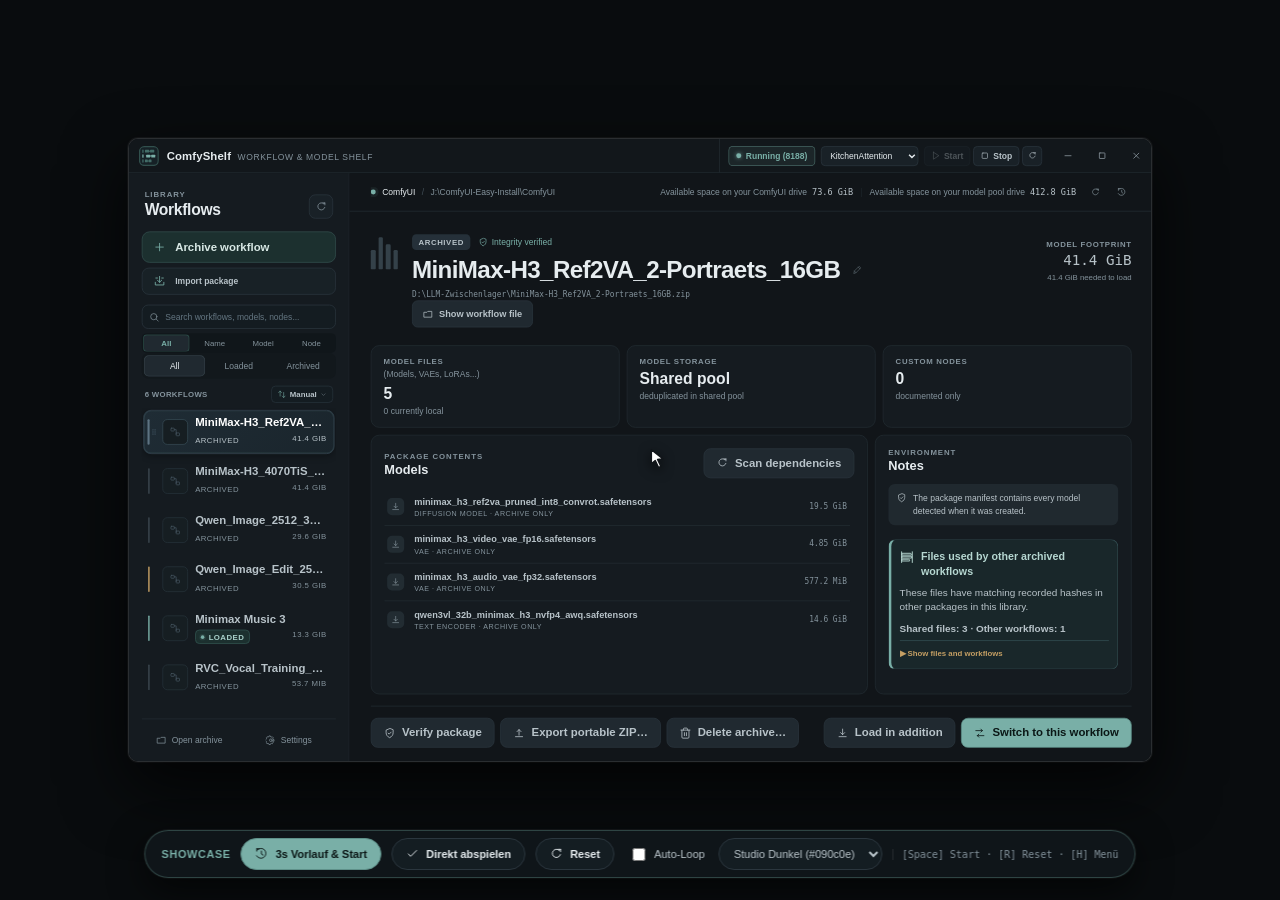
==== commit 9daa7069: "fix(launcher): close console and terminal windows on stop via Win32 WM_CLOSE and fix demo.html local" ====
--- a/gui/demo.html
+++ b/gui/demo.html
@@ -354,12 +354,12 @@
           </div>
         </div>
         <div class="comfy-launcher-controls pywebview-no-drag" id="comfyLauncherControls">
-          <button type="button" class="comfy-status-pill running" id="comfyStatusPill" title="ComfyUI WebUI öffnen (127.0.0.1:8188)">
+          <button type="button" class="comfy-status-pill running" id="comfyStatusPill" title="Open ComfyUI WebUI (127.0.0.1:8188)">
             <span class="comfy-status-dot"></span>
-            <span class="comfy-status-text" id="comfyStatusText">Läuft (8188)</span>
+            <span class="comfy-status-text" id="comfyStatusText">Running (8188)</span>
           </button>
           <div class="comfy-variant-picker">
-            <select id="comfyVariantSelect" class="comfy-variant-select" title="Start-Variante wählen">
+            <select id="comfyVariantSelect" class="comfy-variant-select" title="Select start variant">
               <option value="Start ComfyUI KitchenAttention.bat" selected>KitchenAttention</option>
               <option value="Start ComfyUI SageAttention.bat">SageAttention</option>
               <option value="Start ComfyUI FlashAttention.bat">FlashAttention</option>
@@ -367,15 +367,15 @@
             </select>
           </div>
           <div class="comfy-launcher-buttons">
-            <button type="button" class="launcher-btn launcher-start" id="comfyStartButton" title="ComfyUI starten" disabled>
+            <button type="button" class="launcher-btn launcher-start" id="comfyStartButton" title="Start ComfyUI" disabled>
               <svg><use href="#i-play"/></svg>
               <span>Start</span>
             </button>
-            <button type="button" class="launcher-btn launcher-stop" id="comfyStopButton" title="ComfyUI stoppen">
+            <button type="button" class="launcher-btn launcher-stop" id="comfyStopButton" title="Stop ComfyUI">
               <svg><use href="#i-stop"/></svg>
               <span>Stop</span>
             </button>
-            <button type="button" class="launcher-btn launcher-restart icon-only" id="comfyRestartButton" title="ComfyUI neu starten">
+            <button type="button" class="launcher-btn launcher-restart icon-only" id="comfyRestartButton" title="Restart ComfyUI">
               <svg><use href="#i-refresh"/></svg>
             </button>
           </div>
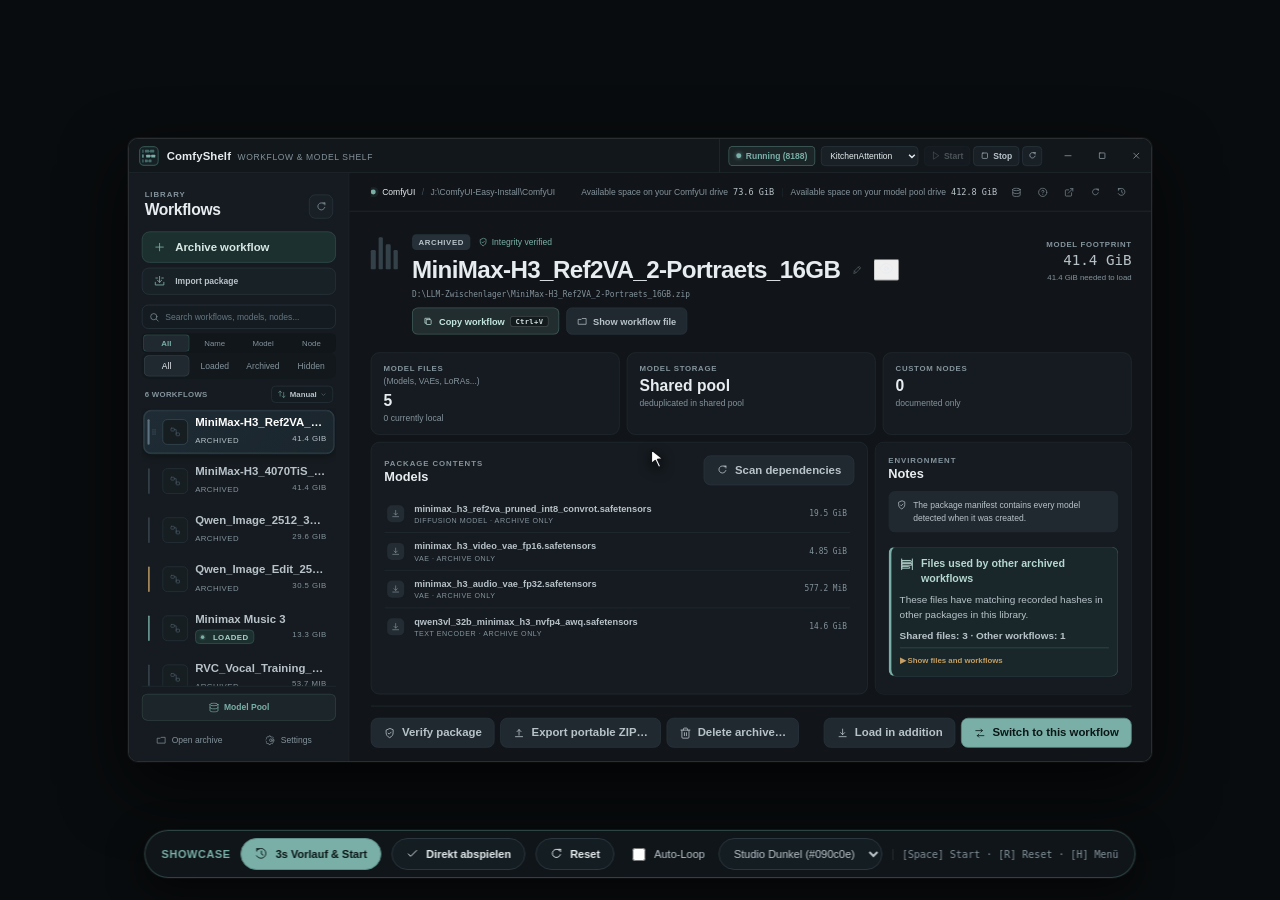
==== commit 88dbe2f9: "feat(demo): align demo.html with production UI elements, action strip, and header buttons" ====
--- a/gui/demo.html
+++ b/gui/demo.html
@@ -298,6 +298,10 @@
     <symbol id="i-grip" viewBox="0 0 24 24"><circle cx="9" cy="6" r="1.5" fill="currentColor"/><circle cx="15" cy="6" r="1.5" fill="currentColor"/><circle cx="9" cy="12" r="1.5" fill="currentColor"/><circle cx="15" cy="12" r="1.5" fill="currentColor"/><circle cx="9" cy="18" r="1.5" fill="currentColor"/><circle cx="15" cy="18" r="1.5" fill="currentColor"/></symbol>
     <symbol id="i-play" viewBox="0 0 24 24"><polygon points="6 3 20 12 6 21 6 3"/></symbol>
     <symbol id="i-stop" viewBox="0 0 24 24"><rect x="5" y="5" width="14" height="14" rx="2"/></symbol>
+    <symbol id="i-help" viewBox="0 0 24 24"><circle cx="12" cy="12" r="10"/><path d="M9.09 9a3 3 0 0 1 5.83 1c0 2-3 3-3 3M12 17h.01"/></symbol>
+    <symbol id="i-database" viewBox="0 0 24 24"><ellipse cx="12" cy="5" rx="9" ry="3"/><path d="M21 12c0 1.66-4 3-9 3s-9-1.34-9-3"/><path d="M3 5v14c0 1.66 4 3 9 3s9-1.34 9-3V5"/></symbol>
+    <symbol id="i-eye" viewBox="0 0 24 24"><path d="M1 12s4-8 11-8 11 8 11 8-4 8-11 8-11-8-11-8z"/><circle cx="12" cy="12" r="3"/></symbol>
+    <symbol id="i-eye-off" viewBox="0 0 24 24"><path d="M17.94 17.94A10.07 10.07 0 0 1 12 20c-7 0-11-8-11-8a18.45 18.45 0 0 1 5.06-5.94M9.9 4.24A9.12 9.12 0 0 1 12 4c7 0 11 8 11 8a18.5 18.5 0 0 1-2.16 3.19m-6.72-1.07a3 3 0 1 1-4.24-4.24M1 1l22 22"/></symbol>
   </svg>
 
   <!-- Virtual Cinema Pointer -->
@@ -424,6 +428,7 @@
             <button class="filter-chip active">All</button>
             <button class="filter-chip">Loaded</button>
             <button class="filter-chip">Archived</button>
+            <button class="filter-chip">Hidden</button>
           </div>
 
           <div class="workflow-list-toolbar">
@@ -504,7 +509,7 @@
               <span class="workflow-item-info">
                 <span class="workflow-name" title="Minimax Music 3">Minimax Music 3</span>
                 <span class="workflow-meta">
-                  <span class="workflow-state">LOADED</span>
+                  <span class="workflow-state loaded"><span class="workflow-state-dot"></span>LOADED</span>
                   <span>13.3 GiB</span>
                 </span>
               </span>
@@ -525,6 +530,7 @@
           </div>
 
           <div class="sidebar-footer">
+            <button class="footer-action footer-action-secondary" id="modelPoolFooterButton" title="Open model pool overview"><svg><use href="#i-database"/></svg><span>Model Pool</span></button>
             <button class="footer-action"><svg><use href="#i-folder"/></svg><span>Open archive</span></button>
             <button class="footer-action"><svg><use href="#i-settings"/></svg><span>Settings</span></button>
           </div>
@@ -553,8 +559,11 @@
                   <strong>412.8 GiB</strong>
                 </div>
               </div>
-              <button class="summary-button"><svg><use href="#i-refresh"/></svg></button>
-              <button class="summary-button"><svg><use href="#i-history"/></svg></button>
+              <button class="summary-button" title="Open model pool overview"><svg><use href="#i-database"/></svg></button>
+              <button class="summary-button" title="Start feature tour"><svg><use href="#i-help"/></svg></button>
+              <button class="summary-button" title="Open ComfyUI in browser (127.0.0.1:8188)"><svg><use href="#i-external"/></svg></button>
+              <button class="summary-button" title="Refresh storage and package status"><svg><use href="#i-refresh"/></svg></button>
+              <button class="summary-button" title="Open activity history"><svg><use href="#i-history"/></svg></button>
             </div>
           </section>
 
@@ -572,10 +581,14 @@
                 </div>
                 <div class="package-name-row">
                   <h1 id="demoPackageName">MiniMax-H3_Ref2VA_2-Portraets_16GB</h1>
-                  <button class="rename-button"><svg><use href="#i-edit"/></svg></button>
+                  <button class="rename-button" title="Rename workflow"><svg><use href="#i-edit"/></svg></button>
+                  <button class="hide-workflow-button" title="Hide workflow"><svg><use href="#i-eye"/></svg></button>
                 </div>
                 <p id="demoPackagePath">D:\LLM-Zwischenlager\MiniMax-H3_Ref2VA_2-Portraets_16GB.zip</p>
-                <button class="secondary-button workflow-file-button"><svg><use href="#i-folder"/></svg><span>Show workflow file</span></button>
+                <div class="workflow-action-strip">
+                  <button class="copy-workflow-button" id="demoCopyWorkflowButton" title="Copy workflow to clipboard (Ctrl+V)"><svg><use href="#i-copy"/></svg><span>Copy workflow</span> <kbd class="kbd-chip">Ctrl+V</kbd></button>
+                  <button class="secondary-button workflow-file-button"><svg><use href="#i-folder"/></svg><span>Show workflow file</span></button>
+                </div>
               </div>
 
               <div class="hero-metric">
